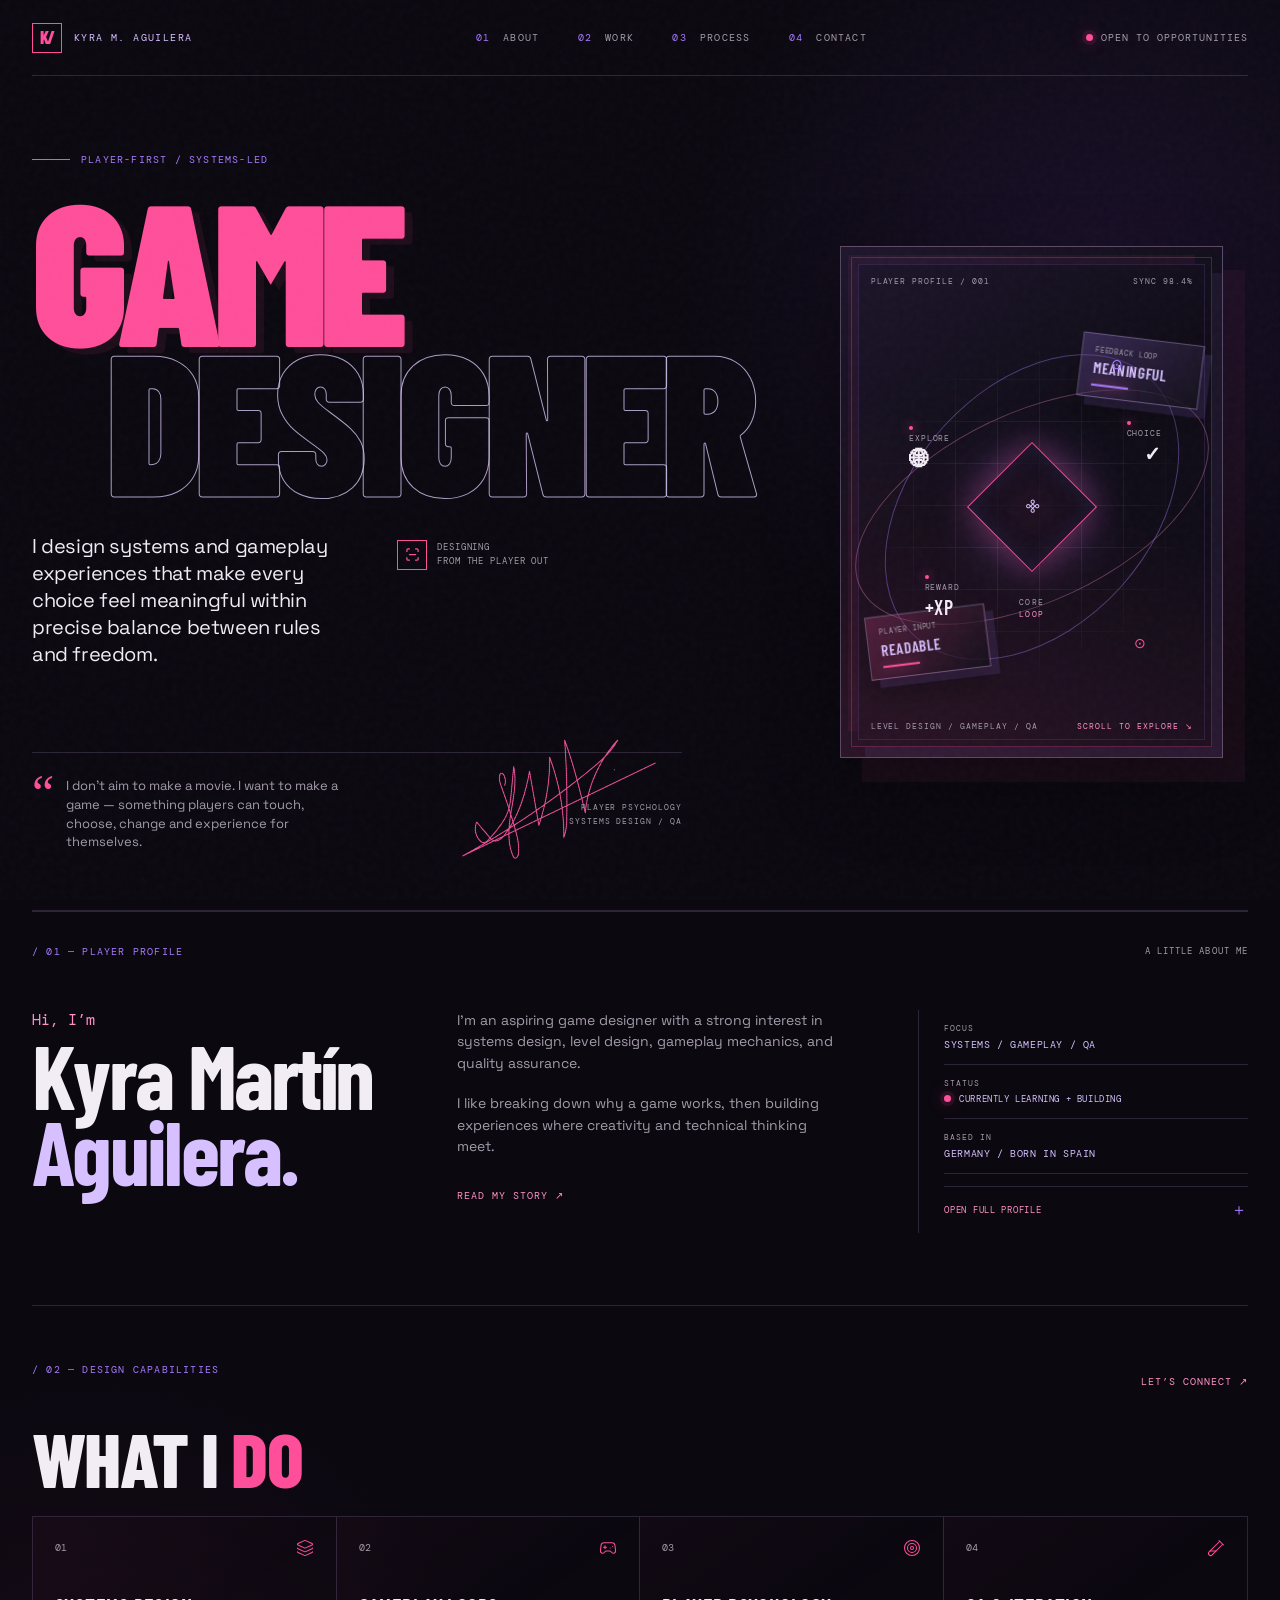
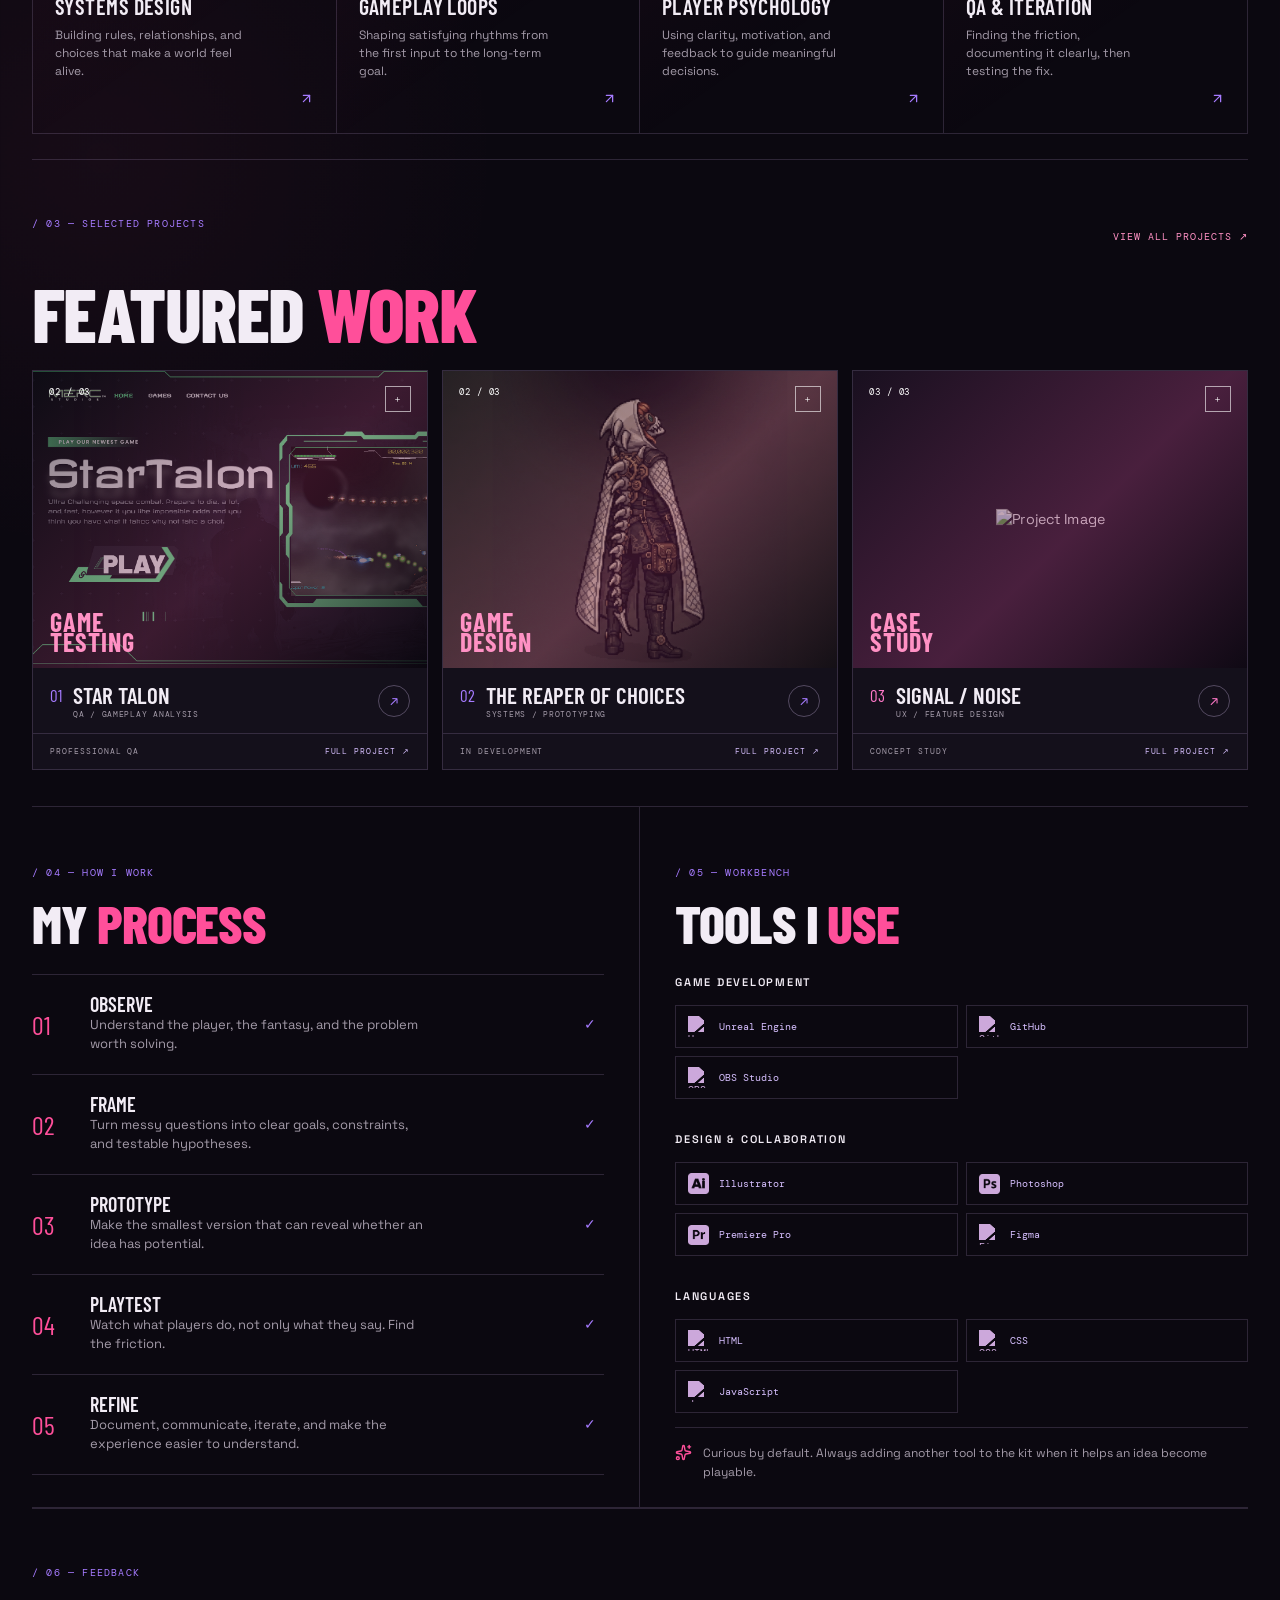
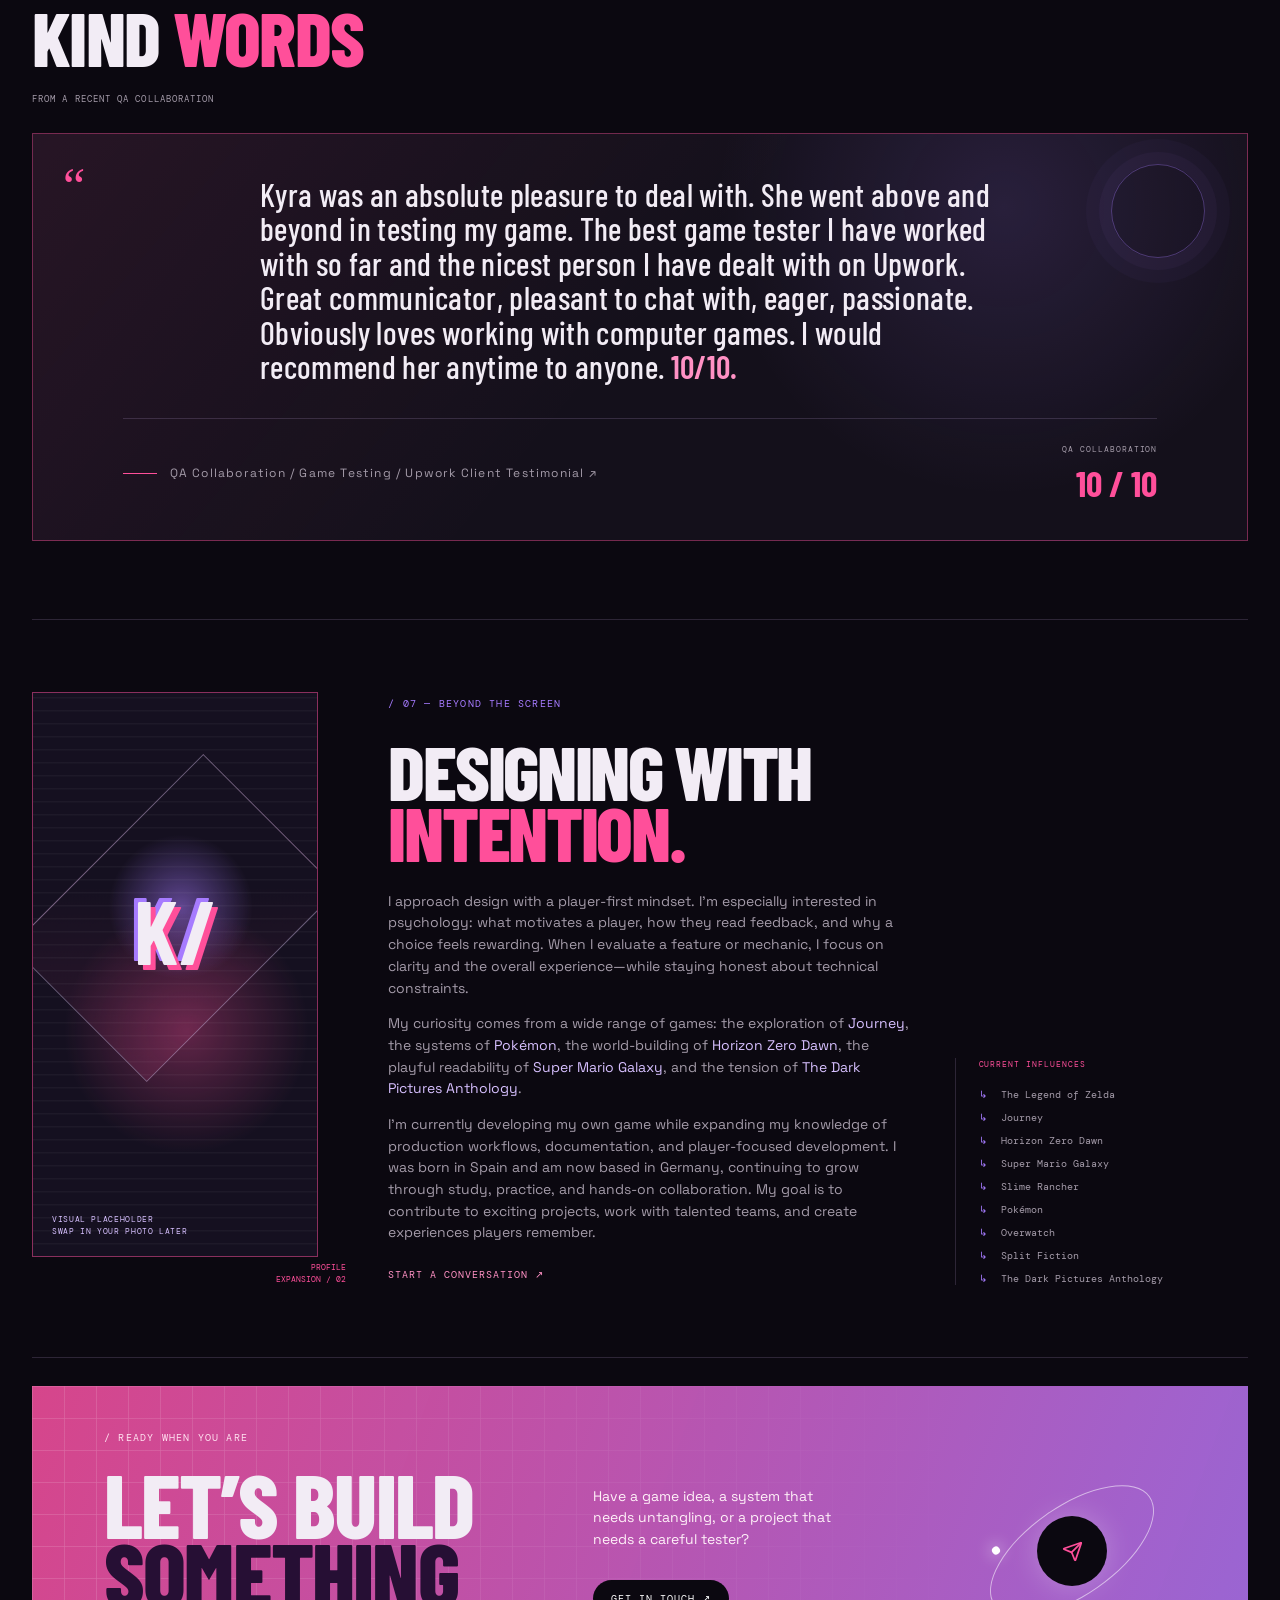
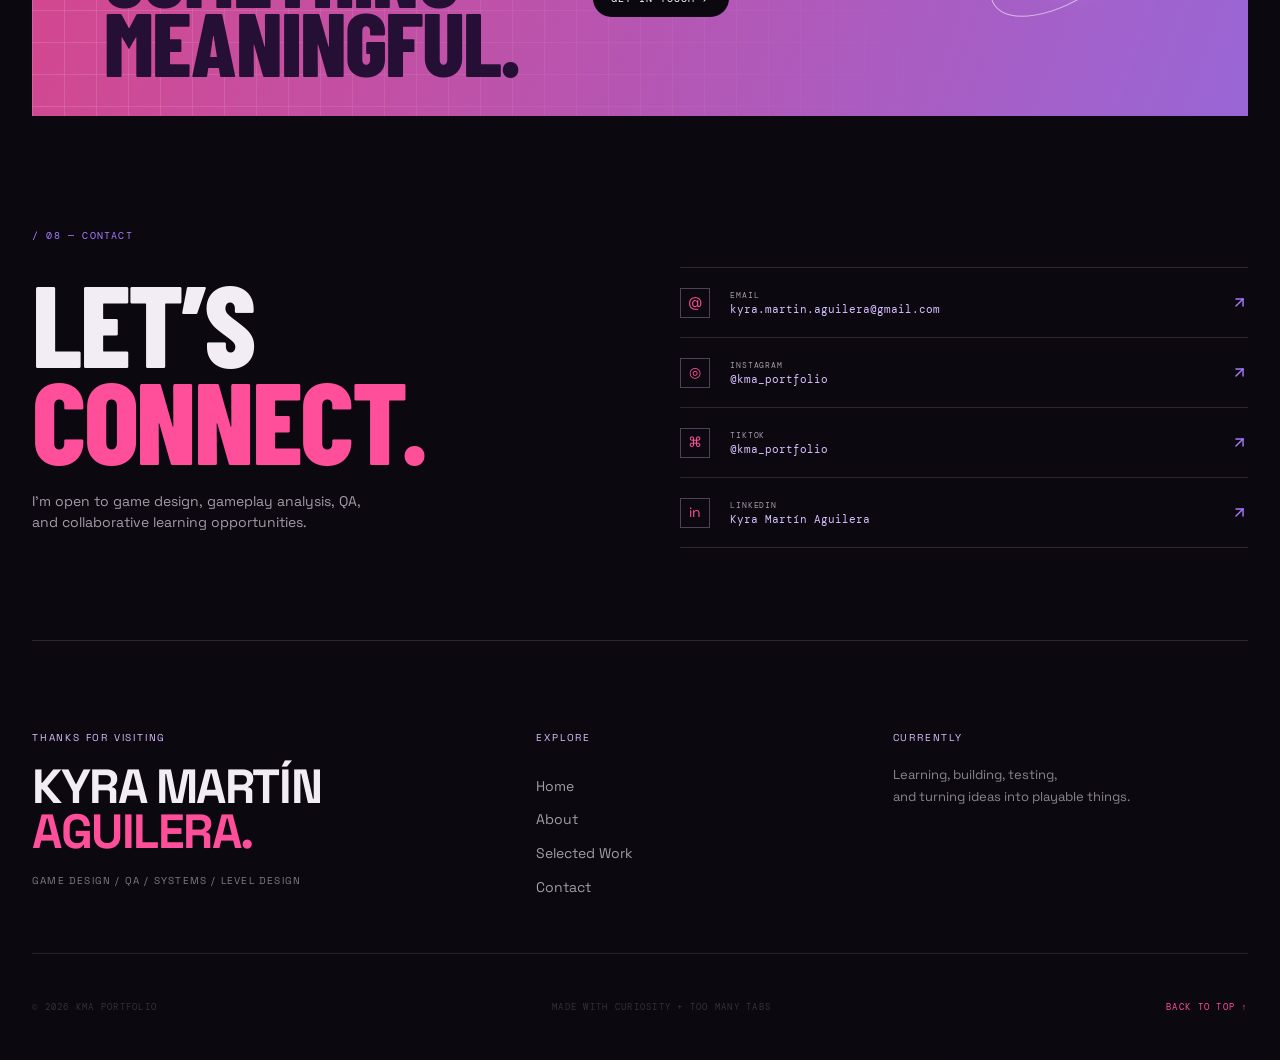
==== index.html @ 8f04ccc1 "Added: Web Upload." ====
<!doctype html>
<html lang="en">

<head>
  <meta charset="UTF-8">
  <meta name="viewport" content="width=device-width, initial-scale=1.0">
  <meta name="theme-color" content="#0b0810">
  <meta name="description" content="Kyra Martín Aguilera — Game Designer portfolio.">
  <link rel="preconnect" href="https://fonts.googleapis.com">
  <link rel="preconnect" href="https://fonts.gstatic.com" crossorigin>
  <link
    href="https://fonts.googleapis.com/css2?family=Barlow+Condensed:wght@400;500;600;700;800;900&family=DM+Mono:wght@400;500&family=Space+Grotesk:wght@400;500;600;700&display=swap"
    rel="stylesheet">
  <link rel="stylesheet" href="styles.css">
  <title>KMA — Game Designer</title>
</head>

<body>
  <div class="site-shell" id="top">
    <div class="noise" aria-hidden="true"></div>
    <header class="topbar">
      <a class="brand" href="#top">
        <span class="brand-mark">K/</span>
        <span>KYRA M. AGUILERA</span>
      </a>
      <nav class="main-nav" id="main-nav" aria-label="Primary navigation">
        <a href="#about"><span>01</span> ABOUT</a>
        <a href="#work"><span>02</span> WORK</a>
        <a href="#process"><span>03</span> PROCESS</a>
        <a href="#contact"><span>04</span> CONTACT</a>
      </nav>
      <div class="availability">
        <span class="pulse-dot"></span> OPEN TO OPPORTUNITIES</div>
      <button class="menu-toggle" id="menu-toggle" aria-label="Toggle navigation" aria-expanded="false"><span>☰</span></button>
    </header>

    
    <!-- HERO SECTION -->

    <main>
      <section class="hero section-frame">
        <div class="hero-copy reveal">

          <!-- STARTER -->

          <div class="eyebrow"><span class="eyebrow-line"></span> PLAYER-FIRST / SYSTEMS-LED</div>
          <h1><span>GAME</span><em>DESIGNER</em></h1>
          <div class="hero-intro">
            <p class="hero-lede">I design systems and gameplay experiences that make every choice feel meaningful within precise balance between rules and freedom.</p>
            <div class="hero-signal">
              <span class="signal-icon">
                <svg xmlns="http://www.w3.org/2000/svg" width="15" height="15" viewBox="0 0 24 24" fill="none" stroke="currentColor" stroke-width="2" stroke-linecap="round" stroke-linejoin="round" class="lucide lucide-scan-line" aria-hidden="true">
                  <path d="M3 7V5a2 2 0 0 1 2-2h2"></path>
                  <path d="M17 3h2a2 2 0 0 1 2 2v2"></path>
                  <path d="M21 17v2a2 2 0 0 1-2 2h-2"></path>
                  <path d="M7 21H5a2 2 0 0 1-2-2v-2"></path>
                  <path d="M7 12h10"></path>
                </svg>
              </span>
              <span>DESIGNING<br>FROM THE PLAYER OUT</span>
            </div>
          </div>

          <!-- HERO FOOTER -->

          <div class="hero-footer">
            <div class="hero-quote"><span class="quote-mark">“</span>
              <p>I don't aim to make a movie. I want to make a game — something players can touch, choose, change and experience for themselves.</p>
            </div>
            <div class="signature-lockup">
              <span class="signature">
                <img
                  class="signature"
                  src="assets/signature.png"
                  alt="Kyra Martín Aguilera signature"
                >
              </span>
              <span class="signature-caption">PLAYER PSYCHOLOGY<br>SYSTEMS DESIGN / QA</span>
            </div>
          </div>
        </div>

        <!-- HERO CARD -->

        <div class="hero-visual reveal reveal-delay-1" aria-label="Abstract game systems visual">
          <div class="visual-topline">
            <span>PLAYER PROFILE / 001</span>
            <span>SYNC 98.4%</span>
          </div>
          <div class="orbit orbit-one"></div>
          <div class="orbit orbit-two"></div>
          <div class="hero-grid"></div>
          <div class="system-core">
            <div class="core-glow"></div>
            <div class="core-shape">⌘</div>
            <div class="core-label">CORE<br><b>LOOP</b></div>
          </div>
          <div class="visual-node node-a">
            <span>EXPLORE</span><b>🌐︎</b>
          </div>
          <div class="visual-node node-b">
            <span>CHOICE</span><b>✓</b>
          </div>
          <div class="visual-node node-c">
            <span>REWARD</span><b>+XP</b>
          </div>
          <div class="layer-card layer-one">
            <span>PLAYER INPUT</span><b>READABLE</b><i></i>
          </div>
          <div class="layer-card layer-two">
            <span>FEEDBACK LOOP</span><b>MEANINGFUL</b><i></i>
          </div>
          <div class="crosshair crosshair-a">⊙</div>
          <div class="crosshair crosshair-b">⊙</div>
          <div class="visual-rail"><span>LEVEL DESIGN / GAMEPLAY / QA</span>
            <span>SCROLL TO EXPLORE ↘</span>
          </div>
        </div>
      </section>

      <!-- ME SECTION -->

      <section class="snapshot section-frame reveal" id="about">
        <div class="section-heading compact-heading">
          <span class="section-kicker">/ 01 — PLAYER PROFILE</span>
          <span class="section-note">A LITTLE ABOUT ME</span>
        </div>
        <div class="snapshot-grid">
          <div class="snapshot-title">
            <p>Hi, I’m</p>
            <h2>Kyra Martín<br><span>Aguilera.</span></h2>
          </div>
          <div class="snapshot-copy">
            <p>I’m an aspiring game designer with a strong interest in systems design, level design, gameplay mechanics,
              and quality assurance.</p>
            <p>I like breaking down why a game works, then building experiences where creativity and technical thinking
              meet.</p>
            <a class="text-link" href="#deep-about">READ MY STORY ↗</a>
          </div>

          <!-- ME DETAILS -->

          <div class="snapshot-tags">
            <div class="tag-line">
              <span class="tag-label">FOCUS</span>
              <span>SYSTEMS / GAMEPLAY / QA</span>
            </div>
            <div class="tag-line">
              <span class="tag-label">STATUS</span>
              <span class="status-text"><span class="pulse-dot"></span> CURRENTLY LEARNING + BUILDING</span>
            </div>
            <div class="tag-line">
              <span class="tag-label">BASED IN</span>
              <span>GERMANY / BORN IN SPAIN</span>
            </div>
            <details class="profile-expander"><summary>OPEN FULL PROFILE <span>＋</span></summary><div class="profile-expander-content"><div><span class="tag-label">STRENGTHS</span><p>Curious, observant, communicative, and patient with the details that shape a player’s experience.</p></div><div><span class="tag-label">CAREER DIRECTION</span><p>Growing toward systems design, gameplay design, level design, and quality assurance in collaborative game teams.</p></div><div><span class="tag-label">LEARNING PATH</span><p>Building an original game while studying production workflows, documentation, player psychology, and hands-on iteration.</p></div><div><span class="tag-label">ORIGIN + HOME</span><p>Born in Spain and now based in Germany, with a perspective shaped by moving, adapting, and staying curious.</p></div></div></details>
          </div>
        </div>
      </section>


      <!-- WHAT I DO SECTION -->

      <section class="areas section-frame reveal">

        <div class="section-heading"><span class="section-kicker">/ 02 — DESIGN CAPABILITIES</span>
          <h2>WHAT I <span>DO</span></h2><a class="section-action" href="#contact">LET’S CONNECT ↗</a>
        </div>

        <!-- 01 -->

        <div class="area-grid">
          <a class="area-card" href="#work">
            <div class="card-topline"><span>01</span>
              <svg xmlns="http://www.w3.org/2000/svg" width="18" height="18"
                viewBox="0 0 24 24" fill="none" stroke="currentColor" stroke-width="1.4" stroke-linecap="round"
                stroke-linejoin="round" class="lucide lucide-layers" aria-hidden="true">
                <path
                  d="M12.83 2.18a2 2 0 0 0-1.66 0L2.6 6.08a1 1 0 0 0 0 1.83l8.58 3.91a2 2 0 0 0 1.66 0l8.58-3.9a1 1 0 0 0 0-1.83z">
                </path>
                <path d="M2 12a1 1 0 0 0 .58.91l8.6 3.91a2 2 0 0 0 1.65 0l8.58-3.9A1 1 0 0 0 22 12"></path>
                <path d="M2 17a1 1 0 0 0 .58.91l8.6 3.91a2 2 0 0 0 1.65 0l8.58-3.9A1 1 0 0 0 22 17"></path>
              </svg>
            </div>
            <h3>Systems design</h3>
            <p>Building rules, relationships, and choices that make a world feel alive.</p>
            <span class="card-link-label">VIEW RELATED WORK</span>
            <span class="card-arrow"><svg xmlns="http://www.w3.org/2000/svg" width="15" height="15" viewBox="0 0 24 24" fill="none" stroke="currentColor" stroke-width="2" stroke-linecap="round" stroke-linejoin="round" class="lucide lucide-arrow-up-right" aria-hidden="true"><path d="M7 7h10v10"></path><path d="M7 17 17 7"></path></svg></span>
          </a>

          <!-- 02 -->

          <a class="area-card" href="#work">
            <div class="card-topline"><span>02</span>
              <svg xmlns="http://www.w3.org/2000/svg" width="18" height="18"
                viewBox="0 0 24 24" fill="none" stroke="currentColor" stroke-width="1.4" stroke-linecap="round"
                stroke-linejoin="round" class="lucide lucide-gamepad2 lucide-gamepad-2" aria-hidden="true">
                <line x1="6" x2="10" y1="11" y2="11"></line>
                <line x1="8" x2="8" y1="9" y2="13"></line>
                <line x1="15" x2="15.01" y1="12" y2="12"></line>
                <line x1="18" x2="18.01" y1="10" y2="10"></line>
                <path
                  d="M17.32 5H6.68a4 4 0 0 0-3.978 3.59c-.006.052-.01.101-.017.152C2.604 9.416 2 14.456 2 16a3 3 0 0 0 3 3c1 0 1.5-.5 2-1l1.414-1.414A2 2 0 0 1 9.828 16h4.344a2 2 0 0 1 1.414.586L17 18c.5.5 1 1 2 1a3 3 0 0 0 3-3c0-1.545-.604-6.584-.685-7.258-.007-.05-.011-.1-.017-.151A4 4 0 0 0 17.32 5z">
                </path>
              </svg>
            </div>
            <h3>Gameplay loops</h3>
            <p>Shaping satisfying rhythms from the first input to the long-term goal.</p>
            <span class="card-link-label">VIEW RELATED WORK</span>
            <span class="card-arrow"><svg xmlns="http://www.w3.org/2000/svg" width="15" height="15" viewBox="0 0 24 24" fill="none" stroke="currentColor" stroke-width="2" stroke-linecap="round" stroke-linejoin="round" class="lucide lucide-arrow-up-right" aria-hidden="true"><path d="M7 7h10v10"></path><path d="M7 17 17 7"></path></svg></span>
          </a>
          
          <!-- 03 -->

          <a class="area-card" href="#work">
            <div class="card-topline"><span>03</span>
              <svg xmlns="http://www.w3.org/2000/svg" width="18" height="18"
                viewBox="0 0 24 24" fill="none" stroke="currentColor" stroke-width="1.4" stroke-linecap="round"
                stroke-linejoin="round" class="lucide lucide-target" aria-hidden="true">
                <circle cx="12" cy="12" r="10"></circle>
                <circle cx="12" cy="12" r="6"></circle>
                <circle cx="12" cy="12" r="2"></circle>
              </svg>
            </div>
            <h3>Player psychology</h3>
            <p>Using clarity, motivation, and feedback to guide meaningful decisions.</p>
            <span class="card-link-label">VIEW RELATED WORK</span>
            <span class="card-arrow"><svg xmlns="http://www.w3.org/2000/svg" width="15" height="15" viewBox="0 0 24 24" fill="none" stroke="currentColor" stroke-width="2" stroke-linecap="round" stroke-linejoin="round" class="lucide lucide-arrow-up-right" aria-hidden="true"><path d="M7 7h10v10"></path><path d="M7 17 17 7"></path></svg></span>
          </a>

          <!-- 04 -->
          
          <a class="area-card" href="#work">
            <div class="card-topline"><span>04</span>
              <svg xmlns="http://www.w3.org/2000/svg" width="18" height="18"
                viewBox="0 0 24 24" fill="none" stroke="currentColor" stroke-width="1.4" stroke-linecap="round"
                stroke-linejoin="round" class="lucide lucide-test-tube-diagonal" aria-hidden="true">
                <path d="M21 7 6.82 21.18a2.83 2.83 0 0 1-3.99-.01a2.83 2.83 0 0 1 0-4L17 3"></path>
                <path d="m16 2 6 6"></path>
                <path d="M12 16H4"></path>
              </svg>
            </div>
            <h3>QA &amp; iteration</h3>
            <p>Finding the friction, documenting it clearly, then testing the fix.</p><span class="card-link-label">VIEW RELATED WORK</span>
              <span class="card-arrow"><svg xmlns="http://www.w3.org/2000/svg" width="15" height="15" viewBox="0 0 24 24" fill="none" stroke="currentColor" stroke-width="2" stroke-linecap="round" stroke-linejoin="round" class="lucide lucide-arrow-up-right" aria-hidden="true"><path d="M7 7h10v10"></path><path d="M7 17 17 7"></path></svg></span>
          </a>
        </div>

      </section>


      <!-- FEATURED WORK SECTION -->

      <section class="work section-frame reveal" id="work">

        <div class="section-heading">
          <span class="section-kicker">/ 03 — SELECTED PROJECTS</span>
          <h2>FEATURED <span>WORK</span></h2>
          <a class="section-action" href="projects.html">VIEW ALL PROJECTS ↗</a>
        </div>

        <div class="project-grid" id="all-projects">

          <!-- STAR TALON 01 -->

          <article class="project-card" style="--accent:#a67bff">
            <a href="projects/star-talon.html" class="project-image">
              <img src="assets/talon-star.png" alt="Star Talon">
              <span class="image-scrim"></span>
              <span class="project-image-ui"><span>02 / 03</span><span>＋</span></span>
              <span class="project-image-stamp">
                GAME<br>TESTING
              </span>
            </a>
            <div class="project-info">
              <div>
                <span class="project-number">01</span>
                <div>
                  <h3>Star Talon</h3>
                  <p>QA / GAMEPLAY ANALYSIS</p>
                </div>
              </div>

              <!-- OPENS MODAL -->
              <button class="circle-button" data-project="talon" aria-label="View Star Talon">↗</button>
            </div>
            <div class="project-bottom">
              <span>PROFESSIONAL QA</span>
              <a href="projects/star-talon.html">FULL PROJECT ↗</a>
            </div>
          </article>

          <!-- PROJECT 02 -->

          <article class="project-card" style="--accent:#a67bff">
            <button class="project-image" data-project="troc">
              <img src="assets/troc.png" alt="The Reaper Of Choices">
              <span class="image-scrim"></span>
              <span class="project-image-ui"><span>02 / 03</span><span>＋</span></span>
              <span class="project-image-stamp">GAME<br>DESIGN</span>
            </button>
            <div class="project-info">
              <div>
                <span class="project-number">02</span>
                <div>
                  <h3>The Reaper of Choices</h3>
                  <p>SYSTEMS / PROTOTYPING</p>
                </div>
              </div>
              <button class="circle-button" data-project="loop" aria-label="View The Loop Lab">↗</button>
            </div>
            <div class="project-bottom">
              <span>IN DEVELOPMENT</span>
              <a href="projects/star-talon.html">FULL PROJECT ↗</a>
            </div>
          </article>

          <!-- PROJECT 03 -->

          <article class="project-card" style="--accent:#ff78c8">
            <button class="project-image"data-project="signal">
              <img src="..." alt="Project Image">
              <span class="image-scrim"></span>
              <span class="project-image-ui"><span>03 / 03</span><span>＋</span></span>
              <span class="project-image-stamp">CASE<br>STUDY</span>
            </button>
            <div class="project-info">
              <div>
                <span class="project-number">03</span>
                <div>
                  <h3>Signal / Noise</h3>
                  <p>UX / FEATURE DESIGN</p>
                </div>
              </div>
              <button class="circle-button" data-project="signal" aria-label="View Signal / Noise">↗</button>
            </div>
            <div class="project-bottom">
              <span>CONCEPT STUDY</span>
              <a href="projects/star-talon.html">FULL PROJECT ↗</a>
            </div>
          </article>
        </div>

      </section>

      <!-- MY PROCESS SECTION -->

      <section class="two-column-section section-frame reveal" id="process">
        <div class="process-panel">
          <div class="section-heading mini-heading">
            <span class="section-kicker">/ 04 — HOW I WORK</span>
            <h2>MY <span>PROCESS</span></h2>
          </div>
          <div class="process-list">

            <!-- STEP 01 -->
             
            <div class="process-step">
              <span class="process-index">01</span>
              <div>
                <h3>Observe</h3>
                <p>Understand the player, the fantasy, and the problem worth solving.</p>
              </div>
              <span class="process-check">✓</span>
            </div>

            <!-- STEP 02 -->

            <div class="process-step"><span class="process-index">02</span>
              <div>
                <h3>Frame</h3>
                <p>Turn messy questions into clear goals, constraints, and testable hypotheses.</p>
              </div>
              <span class="process-check">✓</span>
            </div>

            <!-- STEP 03 -->

            <div class="process-step"><span class="process-index">03</span>
              <div>
                <h3>Prototype</h3>
                <p>Make the smallest version that can reveal whether an idea has potential.</p>
              </div>
              <span class="process-check">✓</span>
            </div>

            <!-- STEP 04 -->

            <div class="process-step"><span class="process-index">04</span>
              <div>
                <h3>Playtest</h3>
                <p>Watch what players do, not only what they say. Find the friction.</p>
              </div>
              <span class="process-check">✓</span>
            </div>

            <!-- STEP 05 -->

            <div class="process-step"><span class="process-index">05</span>
              <div>
                <h3>Refine</h3>
                <p>Document, communicate, iterate, and make the experience easier to understand.</p>
              </div>
              <span class="process-check">✓</span>
            </div>
          </div>
        </div>


        <!-- TOOLS I USE SECTION -->

        <div class="toolkit-panel">
          <div class="section-heading mini-heading"> 
            <span class="section-kicker">/ 05 — WORKBENCH</span>
            <h2>TOOLS I <span>USE</span></h2>
          </div>

          <!-- GAME DEVELOPMENT -->

          <div class="tool-category" style="margin-top: 0;">
            <h3>GAME DEVELOPMENT</h3>
            <div class="tool-grid"> 
              <span class="tool-chip"> <img src="https://cdn.simpleicons.org/unrealengine" alt="Unreal Engine"> Unreal Engine</span> 
              <span class="tool-chip"> <img src="https://cdn.simpleicons.org/github" alt="GitHub"> GitHub</span> 
              <span class="tool-chip"> <img src="https://cdn.simpleicons.org/obsstudio" alt="OBS Studio"> OBS Studio</span> 
            </div>
          </div>

          <!-- DESIGN & COLLABORATION -->

          <div class="tool-category">
            <h3>DESIGN & COLLABORATION</h3>
            <div class="tool-grid">
              <span class="tool-chip"> <img src="assets/adobe-illustrator.png" alt="Adobe Illustrator"> Illustrator</span>
              <span class="tool-chip"> <img src="assets/adobe-photoshop.png" alt="Adobe Photoshop"> Photoshop</span>
              <span class="tool-chip"> <img src="assets/adobe-premierepro.png" alt="Adobe Premiere Pro"> Premiere Pro</span>
              <span class="tool-chip"> <img src="https://cdn.simpleicons.org/figma" alt="Figma"> Figma</span>
            </div>
          </div>

          <!-- LANGUAGES -->

          <div class="tool-category">
            <h3>LANGUAGES</h3>
            <div class="tool-grid"> 
              <span class="tool-chip"> <img src="https://cdn.simpleicons.org/html5" alt="HTML5"> HTML</span> 
              <span class="tool-chip"> <img src="https://cdn.simpleicons.org/css" alt="CSS"> CSS</span>
              <span class="tool-chip"> <img src="https://cdn.simpleicons.org/javascript" alt="JavaScript"> JavaScript</span>
            </div>
          </div>

          <!-- TOOL CALLOUT -->

          <div class="tool-callout">
            <svg xmlns="http://www.w3.org/2000/svg" width="17" height="17" viewBox="0 0 24 24" fill="none" stroke="currentColor" stroke-width="2" stroke-linecap="round" stroke-linejoin="round" class="lucide lucide-sparkles" aria-hidden="true">
              <path
                d="M11.017 2.814a1 1 0 0 1 1.966 0l1.051 5.558a2 2 0 0 0 1.594 1.594l5.558 1.051a1 1 0 0 1 0 1.966l-5.558 1.051a2 2 0 0 0-1.594 1.594l-1.051 5.558a1 1 0 0 1-1.966 0l-1.051-5.558a2 2 0 0 0-1.594-1.594l-5.558-1.051a1 1 0 0 1 0-1.966l5.558-1.051a2 2 0 0 0 1.594-1.594z">
              </path>
              <path d="M20 2v4"></path>
              <path d="M22 4h-4"></path>
              <circle cx="4" cy="20" r="2"></circle>
            </svg>
            <p>Curious by default. Always adding another tool to the kit when it helps an idea become playable.</p>
          </div>
        </div>

      </section>


      <!-- KIND WORDS SECTION -->

      <section class="feedback section-frame reveal">

        <div class="section-heading">
          <span class="section-kicker">/ 06 — FEEDBACK</span>
          <h2>KIND <span>WORDS</span></h2>
          <span class="heading-meta">FROM A RECENT QA COLLABORATION</span>
        </div>
        <div class="feedback-card">
          <div class="feedback-quote-mark">“</div>
          <blockquote>Kyra was an absolute pleasure to deal with. She went above and beyond in testing my game. The best
            game tester I have worked with so far and the nicest person I have dealt with on Upwork. Great communicator,
            pleasant to chat with, eager, passionate. Obviously loves working with computer games. I would recommend her
            anytime to anyone. <strong>10/10.</strong></blockquote>
          <div class="feedback-lower">
            <div class="feedback-attribution">
              <span class="feedback-line"></span>
              <a href="https://www.upwork.com/freelancers/~01fad481271b780767" target="_blank" class="feedback-link">
                <p>QA Collaboration / Game Testing / Upwork Client Testimonial <span>↗</span></p>
              </a>
            </div>
            <div class="feedback-sign"><span>QA COLLABORATION</span><b>10 / 10</b></div>
          </div>
        </div>

      </section>


      <!-- DESIGNING WITH INTENTION SECTION -->

      <section class="deep-about section-frame reveal" id="deep-about">

        <div class="deep-about-visual">
          <div class="portrait-placeholder">
            <div class="portrait-scan"></div>
            <div class="portrait-symbol">K/</div>
            <span>VISUAL PLACEHOLDER<br>SWAP IN YOUR PHOTO LATER</span>
          </div>
          <div class="deep-index">PROFILE<br>EXPANSION / 02</div>
        </div>
        <div class="deep-about-copy"><span class="section-kicker">/ 07 — BEYOND THE SCREEN</span>
          <h2>DESIGNING WITH<br><span>INTENTION.</span></h2>
          <p>I approach design with a player-first mindset. I’m especially interested in psychology: what motivates a
            player, how they read feedback, and why a choice feels rewarding. When I evaluate a feature or mechanic, I
            focus on clarity and the overall experience—while staying honest about technical constraints.</p>
          <p>My curiosity comes from a wide range of games: the exploration of <em>Journey</em>, the systems of
            <em>Pokémon</em>, the world-building of <em>Horizon Zero Dawn</em>, the playful readability of <em>Super
              Mario Galaxy</em>, and the tension of <em>The Dark Pictures Anthology</em>.
          </p>
          <p>I’m currently developing my own game while expanding my knowledge of production workflows, documentation,
            and player-focused development. I was born in Spain and am now based in Germany, continuing to grow through
            study, practice, and hands-on collaboration. My goal is to contribute to exciting projects, work with
            talented teams, and create experiences players remember.</p><a class="text-link" href="#contact">START A
            CONVERSATION ↗</a>
        </div>
        <div class="influence-list"><span class="influence-heading">CURRENT INFLUENCES</span><span> The Legend of
            Zelda</span><span> Journey</span><span> Horizon Zero Dawn</span><span> Super Mario Galaxy</span><span>
            Slime Rancher</span><span> Pokémon</span><span> Overwatch</span><span> Split Fiction</span><span> The
            Dark Pictures Anthology</span></div>

      </section>


      <!-- COLLACBORATION SECTION -->

      <section class="collab section-frame reveal">

        <div class="collab-inner">
          <div>
            <span class="section-kicker">/ READY WHEN YOU ARE</span>
            <h2>LET’S BUILD<br><span>SOMETHING<br>MEANINGFUL.</span></h2>
          </div>
          <div class="collab-copy">
            <p>Have a game idea, a system that needs untangling, or a project that needs a careful tester?</p>
            <a class="pill-button" href="mailto:kyra.placeholder@email.com">GET IN TOUCH ↗</a>
          </div>
          <div class="collab-orbit">
            <div class="collab-orbit-ring"></div>
            <div class="collab-orbit-core">
              <svg xmlns="http://www.w3.org/2000/svg" width="21" height="21" viewBox="0 0 24 24" fill="none"
                stroke="currentColor" stroke-width="2" stroke-linecap="round" stroke-linejoin="round"
                class="lucide lucide-send" aria-hidden="true">
                <path
                  d="M14.536 21.686a.5.5 0 0 0 .937-.024l6.5-19a.496.496 0 0 0-.635-.635l-19 6.5a.5.5 0 0 0-.024.937l7.93 3.18a2 2 0 0 1 1.112 1.11z">
                </path>
                <path d="m21.854 2.147-10.94 10.939"></path>
              </svg>
            </div>
          </div>
        </div>

      </section>


      <!-- CONTACT SECTION -->

      <section class="contact section-frame reveal" id="contact">

        <div class="contact-heading"><span class="section-kicker">/ 08 — CONTACT</span>
          <h2>LET’S <span>CONNECT.</span></h2>
          <p>I’m open to game design, gameplay analysis, QA, and collaborative learning opportunities.</p>
        </div>
        <div class="contact-details">
          <a href="mailto:kyra.placeholder@email.com">
            <span class="contact-icon">@</span><span><small>EMAIL</small>kyra.martin.aguilera@gmail.com</span>
            <svg xmlns="http://www.w3.org/2000/svg" width="17" height="17" viewBox="0 0 24 24" fill="none" stroke="currentColor" stroke-width="2" stroke-linecap="round" stroke-linejoin="round" class="lucide lucide-arrow-up-right" aria-hidden="true"><path d="M7 7h10v10"></path><path d="M7 17 17 7"></path></svg>
          </a>
          <a href="https://www.instagram.com/kma_portfolio" target="_blank" rel="noreferrer">
            <span class="contact-icon">◎</span><span><small>INSTAGRAM</small>@kma_portfolio</span>
            <svg xmlns="http://www.w3.org/2000/svg" width="17" height="17" viewBox="0 0 24 24" fill="none" stroke="currentColor" stroke-width="2" stroke-linecap="round" stroke-linejoin="round" class="lucide lucide-arrow-up-right" aria-hidden="true"><path d="M7 7h10v10"></path><path d="M7 17 17 7"></path></svg>
          </a>
          <a href="https://www.tiktok.com/@kma_designs" target="_blank" rel="noreferrer">
            <span class="contact-icon">⌘</span><span><small>TIKTOK</small>@kma_portfolio</span>
            <svg xmlns="http://www.w3.org/2000/svg" width="17" height="17" viewBox="0 0 24 24" fill="none" stroke="currentColor" stroke-width="2" stroke-linecap="round" stroke-linejoin="round" class="lucide lucide-arrow-up-right" aria-hidden="true"><path d="M7 7h10v10"></path><path d="M7 17 17 7"></path></svg>
          </a>
          <a href="https://www.linkedin.com/in/kyra-mart%C3%ADn-aguilera-aa904b36b" target="_blank" rel="noreferrer">
            <span class="contact-icon">in</span><span><small>LINKEDIN</small>Kyra Martín Aguilera</span>
            <svg xmlns="http://www.w3.org/2000/svg" width="17" height="17" viewBox="0 0 24 24" fill="none" stroke="currentColor" stroke-width="2" stroke-linecap="round" stroke-linejoin="round" class="lucide lucide-arrow-up-right" aria-hidden="true"><path d="M7 7h10v10"></path><path d="M7 17 17 7"></path></svg>
          </a>
        </div>

      </section>

    </main>


    <!-- FOOTER SECTION -->

    <footer class="footer section-frame">

      <div class="footer-main">
        <div class="footer-brand"> 
          <span class="footer-kicker">THANKS FOR VISITING</span>
          <h3>KYRA MARTÍN<br><span>AGUILERA.</span></h3>
          <p>GAME DESIGN / QA / SYSTEMS / LEVEL DESIGN</p>
        </div>
        <div class="footer-nav"> 
          <span class="footer-kicker">EXPLORE</span> 
          <a href="#top">Home</a> 
          <a href="#about">About</a> 
          <a href="#work">Selected Work</a> 
          <a href="#contact">Contact</a> 
        </div>
        <div class="footer-note"> 
          <span class="footer-kicker">CURRENTLY</span>
          <p> Learning, building, testing,<br> and turning ideas into playable things. </p>
        </div>
      </div>
      <div class="footer-divider"></div>
      <div class="footer-bottom"> 
        <span>© 2026 KMA PORTFOLIO</span> 
        <span>MADE WITH CURIOSITY + TOO MANY TABS</span> 
        <a href="#top" class="back-top">BACK TO TOP ↑</a> 
      </div>

    </footer>

  </div>

  <!-- MODALS -->

  <div class="modal-backdrop" id="modal-backdrop" hidden>
    <div class="project-modal" id="project-modal" role="dialog" aria-modal="true" aria-labelledby="modal-title">
      <button class="modal-close" data-close aria-label="Close dialog">×</button>
      <div class="modal-kicker" id="modal-kicker"></div>
      <h2 id="modal-title"></h2>
      <p class="modal-kind" id="modal-kind"></p>
      <div class="modal-divider"></div>
      <p class="modal-description" id="modal-description"></p>
      <div class="modal-tags" id="modal-tags"></div>
      <div class="modal-note"><span>⌘</span>
        <span id="modal-note-text">Full case study placeholder — add your process, images, and outcomes here.</span></div>
    </div>
  </div>


  <script src="script.js"></script>
</body>

</html>
---- styles.css ----
@import url('https://fonts.googleapis.com/css2?family=Barlow+Condensed:wght@400;500;600;700;800;900&family=DM+Mono:wght@400;500&family=Space+Grotesk:wght@400;500;600;700&display=swap');

:root {
  --bg: #0b0810;
  --bg-deep: #07050b;
  --panel: #14101b;
  --panel-soft: #191320;
  --line: rgba(222, 195, 255, 0.16);
  --line-bright: rgba(229, 205, 255, 0.3);
  --text: #f2ecf5;
  --muted: #a49ba9;
  --pink: #ff4f9a;
  --pink-soft: #ff91c4;
  --purple: #a67bff;
  --lavender: #d7c0ff;
  --mono: 'DM Mono', monospace;
  --display: 'Barlow Condensed', sans-serif;
  --body: 'Space Grotesk', sans-serif;
  --ease: cubic-bezier(0.23, 1, 0.32, 1);
}

* {
  box-sizing: border-box;
}

html {
  scroll-behavior: smooth;
}

body {
  margin: 0;
  background: var(--bg);
  color: var(--text);
  font-family: var(--body);
  font-size: 14px;
  line-height: 1.55;
}

button,
a {
  font: inherit;
}

a {
  color: inherit;
  text-decoration: none;
}

button {
  color: inherit;
  border: 0;
  cursor: pointer;
}

::selection {
  color: var(--bg);
  background: var(--pink-soft);
}

.site-shell {
  min-height: 100vh;
  overflow: hidden;
  position: relative;
  background: radial-gradient(circle at 86% 5%, rgba(150, 84, 255, 0.1), transparent 26rem), radial-gradient(circle at 8% 30%, rgba(255, 79, 154, 0.05), transparent 25rem), var(--bg);
}

.site-shell::before {
  content: '';
  pointer-events: none;
  position: fixed;
  inset: 0;
  opacity: .08;
  background-image: linear-gradient(rgba(255, 255, 255, .12) 1px, transparent 1px), linear-gradient(90deg, rgba(255, 255, 255, .12) 1px, transparent 1px);
  background-size: 6px 6px;
  mix-blend-mode: soft-light;
  z-index: 0;
}

.noise {
  pointer-events: none;
  position: fixed;
  inset: 0;
  opacity: .035;
  z-index: 3;
  background-image: url("data:image/svg+xml,%3Csvg viewBox='0 0 160 160' xmlns='http://www.w3.org/2000/svg'%3E%3Cfilter id='n'%3E%3CfeTurbulence type='fractalNoise' baseFrequency='.9' numOctaves='4' stitchTiles='stitch'/%3E%3C/filter%3E%3Crect width='100%25' height='100%25' filter='url(%23n)' opacity='.8'/%3E%3C/svg%3E");
}

[hidden] {
  display: none !important;
}

.topbar {
  width: min(1320px, calc(100% - 64px));
  margin: 0 auto;
  height: 76px;
  display: flex;
  align-items: center;
  justify-content: space-between;
  border-bottom: 1px solid var(--line);
  position: relative;
  z-index: 5;
}

.brand {
  display: flex;
  gap: 12px;
  align-items: center;
  font-family: var(--mono);
  font-size: 10px;
  letter-spacing: .14em;
  color: var(--lavender);
  white-space: nowrap;
}

.brand-mark {
  display: grid;
  place-items: center;
  width: 30px;
  height: 30px;
  border: 1px solid var(--pink);
  color: var(--pink);
  font-family: var(--display);
  font-size: 18px;
  font-weight: 800;
  letter-spacing: -.1em;
}

.main-nav {
  display: flex;
  gap: clamp(18px, 3vw, 46px);
  margin-left: 5vw;
}

.main-nav a {
  color: var(--muted);
  font-family: var(--mono);
  font-size: 10px;
  letter-spacing: .12em;
  transition: color .18s ease;
}

.main-nav a:hover {
  color: var(--pink-soft);
}

.main-nav a span {
  color: var(--purple);
  margin-right: 6px;
}

.availability {
  display: flex;
  gap: 8px;
  align-items: center;
  color: var(--muted);
  font: 10px var(--mono);
  letter-spacing: .1em;
}

.pulse-dot {
  width: 7px;
  height: 7px;
  display: inline-block;
  border-radius: 50%;
  background: var(--pink);
  box-shadow: 0 0 0 4px rgba(255, 79, 154, .09), 0 0 15px rgba(255, 79, 154, .5);
}

.menu-toggle {
  display: none;
  padding: 8px;
  background: transparent;
}

.section-frame {
  width: min(1320px, calc(100% - 64px));
  margin: 0 auto;
  position: relative;
  z-index: 1;
}

.hero {
  min-height: 690px;
  padding: 76px 0 58px;
  display: grid;
  grid-template-columns: 1.06fr .94fr;
  gap: clamp(32px, 7vw, 110px);
  align-items: center;
  border-bottom: 1px solid var(--line);
}

.eyebrow,
.section-kicker,
.section-note,
.heading-meta,
.visual-topline,
.visual-rail,
.tag-label,
.signature-caption,
.project-bottom,
.modal-kicker,
.modal-kind,
.feedback-sign span,
.influence-heading {
  font-family: var(--mono);
  font-size: 10px;
  letter-spacing: .12em;
  text-transform: uppercase;
}

.eyebrow {
  color: var(--purple);
  display: flex;
  gap: 11px;
  align-items: center;
  margin-bottom: 24px;
}

.eyebrow-line {
  width: 38px;
  height: 1px;
  background: var(--pink);
}

h1,
h2,
h3,
p {
  margin-top: 0;
}

h1 {
  font: 900 clamp(106px, 15.7vw, 245px)/.75 var(--display);
  letter-spacing: -.045em;
  margin: 0 0 40px;
  color: var(--text);
}

h1 span,
h1 em {
  display: block;
  font-style: normal;
}

h1 span {
  color: var(--pink);
  text-shadow: 8px 6px 0 rgba(255, 79, 154, .08);
}

h1 em {
  margin-left: .37em;
  color: transparent;
  -webkit-text-stroke: 1px rgba(226, 207, 255, .75);
  text-stroke: 1px rgba(226, 207, 255, .75);
}

.hero-intro {
  display: flex;
  gap: 40px;
  align-items: flex-start;
  max-width: 650px;
}

.hero-lede {
  max-width: 325px;
  font-size: 20px;
  line-height: 1.35;
  letter-spacing: -.02em;
}

.hero-signal {
  display: flex;
  gap: 10px;
  align-items: center;
  padding-top: 7px;
  color: var(--muted);
  font: 9px/1.55 var(--mono);
  letter-spacing: .1em;
}

.signal-icon {
  width: 30px;
  height: 30px;
  display: grid;
  place-items: center;
  border: 1px solid var(--pink);
  color: var(--pink);
}

.hero-footer {
  display: flex;
  align-items: center;
  justify-content: space-between;
  gap: 30px;
  max-width: 650px;
  margin-top: 64px;
  padding-top: 24px;
  border-top: 1px solid var(--line);
}

.hero-quote {
  display: flex;
  gap: 12px;
  max-width: 310px;
  color: var(--muted);
}

.quote-mark,
.feedback-quote-mark {
  font: 50px/.65 Georgia, serif;
  color: var(--pink);
}

.hero-quote p {
  margin: 0;
  font-size: 13px;
  line-height: 1.45;
}

.signature-lockup {
  display: flex;
  align-items: end;
  gap: 14px;
  text-align: right;
  position: relative;

}

.signature {
  color: var(--pink-soft);
  font: italic 43px/1 Georgia, serif;
  transform: rotate(10deg);
  object-fit: contain;
  position: absolute;
  width: 150px;
  height: auto;
  left: -38px;
  top: -35px;
  z-index: 10;
  pointer-events: none;
  display: none;

}

.signature-caption {
  color: var(--muted);
  font-size: 8px;
  line-height: 1.65;
}

.hero-visual {
  min-height: 512px;
  position: relative;
  border: 1px solid var(--line-bright);
  background: linear-gradient(145deg, rgba(166, 123, 255, .09), transparent 43%), linear-gradient(25deg, rgba(255, 79, 154, .11), transparent 55%), #100c17;
  overflow: hidden;
}

.hero-visual::before,
.hero-visual::after {
  content: '';
  position: absolute;
  inset: 10px;
  border: 1px solid rgba(255, 79, 154, .27);
  pointer-events: none;
}

.hero-visual::after {
  inset: 17px;
  border-color: rgba(166, 123, 255, .15);
}

.visual-topline,
.visual-rail {
  position: absolute;
  z-index: 2;
  left: 30px;
  right: 30px;
  display: flex;
  justify-content: space-between;
  color: var(--muted);
  font-size: 8px;
}

.visual-topline {
  top: 28px;
}

.visual-rail {
  bottom: 25px;
  align-items: center;
}

.visual-rail span:last-child {
  display: flex;
  gap: 5px;
  align-items: center;
  color: var(--pink-soft);
}

.hero-grid {
  position: absolute;
  inset: 90px 30px 75px;
  background-image: linear-gradient(rgba(218, 190, 255, .12) 1px, transparent 1px), linear-gradient(90deg, rgba(218, 190, 255, .12) 1px, transparent 1px);
  background-size: 42px 42px;
  mask-image: radial-gradient(ellipse at center, black 12%, transparent 74%);
}

.orbit {
  position: absolute;
  border: 1px solid rgba(255, 145, 196, .34);
  border-radius: 50%;
  left: 50%;
  top: 51%;
  transform: translate(-50%, -50%) rotate(-25deg);
}

.orbit-one {
  width: 380px;
  height: 190px;
}

.orbit-two {
  width: 240px;
  height: 350px;
  transform: translate(-50%, -50%) rotate(42deg);
  border-color: rgba(166, 123, 255, .4);
}

.system-core {
  position: absolute;
  left: 50%;
  top: 51%;
  width: 160px;
  height: 160px;
  transform: translate(-50%, -50%);
  display: grid;
  place-items: center;
}

.core-glow {
  position: absolute;
  width: 160px;
  height: 160px;
  border-radius: 50%;
  background: radial-gradient(circle, rgba(255, 79, 154, .65), rgba(166, 123, 255, .22) 35%, transparent 70%);
  filter: blur(20px);
  animation: pulse 3.4s ease-in-out infinite;
}

.core-shape {
  width: 92px;
  height: 92px;
  display: grid;
  place-items: center;
  color: var(--lavender);
  border: 1px solid var(--pink);
  background: rgba(11, 8, 16, .76);
  transform: rotate(45deg);
  box-shadow: 0 0 30px rgba(255, 79, 154, .25), inset 0 0 24px rgba(166, 123, 255, .15);
}

.core-shape svg {
  transform: rotate(-45deg);
}

.core-label {
  position: absolute;
  bottom: -33px;
  text-align: center;
  color: var(--muted);
  font: 8px/1.45 var(--mono);
  letter-spacing: .13em;
}

.core-label b {
  color: var(--pink-soft);
  font-weight: 400;
}

.visual-node {
  position: absolute;
  display: flex;
  flex-direction: column;
  gap: 3px;
  color: var(--muted);
  font: 8px var(--mono);
  letter-spacing: .1em;
}

.visual-node b {
  font: 600 20px var(--display);
  color: var(--text);
}

.node-a {
  top: 35%;
  left: 18%;
}

.node-b {
  top: 34%;
  right: 16%;
  text-align: right;
}

.node-c {
  bottom: 27%;
  left: 22%;
}

.node-a::before,
.node-b::before,
.node-c::before {
  content: '';
  display: block;
  width: 4px;
  height: 4px;
  border-radius: 50%;
  background: var(--pink);
  box-shadow: 0 0 11px var(--pink);
}

.crosshair {
  position: absolute;
  color: var(--purple);
}

.crosshair-a {
  top: 21%;
  right: 26%;
}

.crosshair-b {
  bottom: 20%;
  right: 20%;
  color: var(--pink);
}

@keyframes pulse {
  50% {
    transform: scale(1.12);
    opacity: .7;
  }
}

.section-heading {
  display: grid;
  grid-template-columns: auto 1fr auto;
  gap: 24px;
  align-items: center;
  padding: 56px 0 26px;
  border-top: 1px solid var(--line);
}

.section-heading .section-kicker {
  color: var(--purple);
  white-space: nowrap;
}

.heading-rule {
  height: 1px;
  background: var(--line);
}

.section-note,
.heading-meta {
  color: var(--muted);
  font-size: 9px;
}

.section-heading h2,
.contact h2 {
  margin: 0;
  font: 800 clamp(44px, 6vw, 84px)/.84 var(--display);
  letter-spacing: -.02em;
}

.section-heading h2 {
  grid-column: 1 / -1;
}

.section-heading h2 span,
.contact h2 span {
  color: var(--pink);
}

.section-action,
.text-link {
  display: inline-flex;
  gap: 8px;
  align-items: center;
  color: var(--pink-soft);
  font: 10px var(--mono);
  letter-spacing: .1em;
  transition: gap .2s var(--ease), color .2s ease;
}

.section-action:hover,
.text-link:hover {
  gap: 13px;
  color: white;
}

.section-heading .section-action {
  grid-column: 3;
  grid-row: 1 / span 2;
}

.compact-heading {
  padding-top: 32px;
  display: flex;
  justify-content: space-between;
}

.compact-heading h2 {
  display: none;
}

.snapshot {
  padding-bottom: 72px;
}

.snapshot-grid {
  display: grid;
  grid-template-columns: 1.05fr 1.15fr .9fr;
  gap: 40px;
  padding: 24px 0 0;
}

.snapshot-title p {
  color: var(--pink-soft);
  font: 15px var(--mono);
  margin-bottom: 6px;
}

.snapshot-title h2 {
  margin: 0;
  font: 700 clamp(50px, 7vw, 92px)/.85 var(--display);
  letter-spacing: -.03em;
}

.snapshot-title h2 span {
  color: var(--lavender);
}

.snapshot-copy {
  max-width: 380px;
  color: var(--muted);
  font-size: 14px;
}

.snapshot-copy p {
  margin-bottom: 18px;
}

.snapshot-copy .text-link {
  margin-top: 13px;
}

.snapshot-tags {
  border-left: 1px solid var(--line);
  padding-left: 25px;
}

.tag-line {
  display: flex;
  flex-direction: column;
  gap: 5px;
  padding: 13px 0;
  border-bottom: 1px solid var(--line);
  color: var(--lavender);
  font: 10px var(--mono);
  letter-spacing: .06em;
}

.tag-label {
  color: var(--muted);
  font-size: 8px;
}

.status-text {
  display: flex;
  align-items: center;
  gap: 8px;
  font-size: 9px;
}

.areas {
  padding-bottom: 25px;
}

.area-grid {
  display: grid;
  grid-template-columns: repeat(4, 1fr);
  border: 1px solid var(--line);
}

.area-card {
  min-height: 200px;
  padding: 22px 22px 20px;
  border-right: 1px solid var(--line);
  position: relative;
  background: linear-gradient(145deg, rgba(255, 79, 154, .03), transparent 55%);
  transition: transform .22s var(--ease), background .22s ease;
}

.area-card:last-child {
  border-right: 0;
}

.area-card:hover {
  transform: translateY(-5px);
  background: linear-gradient(145deg, rgba(166, 123, 255, .15), transparent 70%);
}

.card-topline {
  display: flex;
  justify-content: space-between;
  align-items: center;
  color: var(--pink);
}

.card-topline span {
  font: 10px var(--mono);
  color: var(--muted);
}

.area-card h3 {
  margin: 38px 0 9px;
  font: 600 22px/1 var(--display);
  text-transform: uppercase;
  letter-spacing: .02em;
}

.area-card p {
  max-width: 190px;
  color: var(--muted);
  font-size: 12px;
  line-height: 1.5;
}

.card-arrow {
  position: absolute;
  right: 22px;
  bottom: 21px;
  color: var(--purple);
}

.work {
  padding-bottom: 36px;
}

.project-grid {
  display: grid;
  grid-template-columns: repeat(3, 1fr);
  gap: 14px;
}

.project-card {
  min-width: 0;
  border: 1px solid var(--line);
  background: var(--panel);
  transition: border-color .2s ease, transform .2s var(--ease);
}

.project-card:hover {
  transform: translateY(-6px);
  border-color: var(--accent);
}

.project-image {
  padding: 0;
  width: 100%;
  aspect-ratio: 1.33;
  position: relative;
  overflow: hidden;
  background: #211529;
  display: block;
}

.project-image img {
  width: 100%;
  height: 100%;
  object-fit: cover;
  filter: saturate(.72) contrast(1.06);
  opacity: .75;
  transform: scale(1.02);
  transition: transform .6s var(--ease), filter .3s ease;
}

.project-card:hover .project-image img {
  transform: scale(1.08);
  filter: saturate(1) contrast(1.08);
}

.image-scrim {
  position: absolute;
  inset: 0;
  background: linear-gradient(135deg, rgba(9, 5, 13, .35), rgba(255, 79, 154, .18) 55%, rgba(9, 5, 13, .75));
}

.project-image-ui {
  position: absolute;
  top: 15px;
  left: 16px;
  right: 16px;
  display: flex;
  justify-content: space-between;
  color: white;
  font: 9px var(--mono);
  letter-spacing: .1em;
}

.project-image-ui span:last-child {
  display: grid;
  place-items: center;
  width: 26px;
  height: 26px;
  border: 1px solid rgba(255, 255, 255, .6);
}

.project-image-stamp {
  position: absolute;
  bottom: 16px;
  left: 17px;
  color: var(--pink-soft);
  font: 700 26px/.77 var(--display);
  letter-spacing: .04em;
  text-align: left;
}

.project-info {
  display: flex;
  justify-content: space-between;
  padding: 17px 17px 14px;
}

.project-info>div {
  display: flex;
  gap: 11px;
  align-items: flex-start;
}

.project-number {
  color: var(--accent);
  font: 17px var(--display);
}

.project-info h3 {
  margin: 0 0 4px;
  font: 600 23px/.9 var(--display);
  text-transform: uppercase;
}

.project-info p {
  margin: 0;
  color: var(--muted);
  font: 8px var(--mono);
  letter-spacing: .09em;
}

.circle-button {
  width: 32px;
  height: 32px;
  flex: 0 0 auto;
  display: grid;
  place-items: center;
  border-radius: 50%;
  border: 1px solid var(--line-bright);
  background: transparent;
  color: var(--accent);
  transition: background .2s ease, color .2s ease;
}

.circle-button:hover {
  background: var(--accent);
  color: var(--bg);
}

.project-bottom {
  display: flex;
  justify-content: space-between;
  padding: 11px 17px;
  border-top: 1px solid var(--line);
  color: var(--muted);
  font-size: 8px;
}

.project-bottom span:last-child {
  display: flex;
  align-items: center;
  color: var(--lavender);
}

.two-column-section {
  display: grid;
  grid-template-columns: 1fr 1fr;
  border-top: 1px solid var(--line);
  border-bottom: 1px solid var(--line);
}

.process-panel,
.toolkit-panel {
  padding-bottom: 25px;
}

.process-panel {
  padding-right: 35px;
  border-right: 1px solid var(--line);
}

.toolkit-panel {
  padding-left: 35px;
}

.mini-heading {
  display: block;
  border: 0;
  padding: 54px 0 28px;
}

.mini-heading h2 {
  margin: 19px 0 0;
  font: 800 54px/.83 var(--display);
}

.process-list {
  border-top: 1px solid var(--line);
}

.process-step {
  min-height: 100px;
  display: grid;
  grid-template-columns: 44px 1fr 20px;
  gap: 14px;
  align-items: center;
  border-bottom: 1px solid var(--line);
}

.process-index {
  color: var(--pink);
  font: 26px var(--display);
}

.process-step h3 {
  margin: 0 0 2px;
  font: 600 20px/.95 var(--display);
  text-transform: uppercase;
}

.process-step p {
  margin: 0;
  max-width: 340px;
  color: var(--muted);
  font-size: 11px;
}

.process-check {
  color: var(--purple);
}

.tool-grid {
  display: grid;
  grid-template-columns: repeat(2, 1fr);
  gap: 8px;
}

.tool-chip {
  min-height: 43px;
  display: flex;
  align-items: center;
  gap: 11px;
  padding: 8px 12px;
  border: 1px solid var(--line);
  color: var(--lavender);
  font: 10px var(--mono);
  transition: border-color .2s ease, background .2s ease;
}

.tool-chip:hover {
  border-color: var(--purple);
  background: rgba(166, 123, 255, .1);
}

.tool-icon {
  width: 16px;
  height: 16px;
  border: 1px solid var(--pink);
  position: relative;
  transform: rotate(45deg);
}

.tool-icon::after {
  content: '';
  position: absolute;
  width: 5px;
  height: 5px;
  background: var(--pink);
  top: 4px;
  left: 4px;
}

.tool-category {
  margin-top: 32px;
}

.tool-category h3 {
  margin: 0 0 14px;
  font-size: 11px;
  letter-spacing: .16em;
  font-weight: 600;
  color: var(--white);
}

.tool-category .tool-grid {
  margin-top: 0;
}

.tool-1 {
  border-radius: 50%;
  border-color: var(--purple);
}

.tool-1::after {
  background: var(--purple);
  border-radius: 50%;
}

.tool-2 {
  transform: none;
  border-color: var(--lavender);
}

.tool-2::after {
  width: 4px;
  height: 4px;
  top: 5px;
  left: 5px;
  background: var(--lavender);
}

.tool-3 {
  border-radius: 3px;
  transform: none;
  border-color: var(--pink-soft);
}

.tool-3::after {
  top: 3px;
  left: 3px;
  width: 8px;
  height: 8px;
  background: transparent;
  border: 1px solid var(--pink-soft);
}

.tool-4 {
  transform: rotate(30deg);
  border-color: var(--purple);
}

.tool-4::after {
  background: var(--pink-soft);
}

.tool-callout {
  display: flex;
  gap: 11px;
  align-items: flex-start;
  padding: 16px 0 0;
  color: var(--muted);
}

.tool-callout svg {
  flex: 0 0 auto;
  color: var(--pink);
}

.tool-callout p {
  margin: 0;
  font-size: 12px;
}

.feedback {
  padding-bottom: 78px;
}

.feedback-card {
  position: relative;
  padding: 43px clamp(26px, 7vw, 100px) 36px;
  border: 1px solid rgba(255, 79, 154, .4);
  background: radial-gradient(circle at 80% 18%, rgba(166, 123, 255, .14), transparent 18rem), linear-gradient(130deg, rgba(255, 79, 154, .08), transparent 50%), var(--panel);
}

.feedback-card::after {
  content: '';
  position: absolute;
  right: 42px;
  top: 30px;
  width: 92px;
  height: 92px;
  border: 1px solid rgba(166, 123, 255, .35);
  border-radius: 50%;
  box-shadow: 0 0 0 12px rgba(166, 123, 255, .04), 0 0 0 25px rgba(166, 123, 255, .03);
}

.feedback-quote-mark {
  position: absolute;
  top: 36px;
  left: 30px;
}

.feedback-card blockquote {
  max-width: 760px;
  margin: 0 auto 34px;
  font: 500 clamp(25px, 3.2vw, 32px)/1.08 var(--display);
  letter-spacing: .01em;
}

.feedback-lower {
  display: grid;
  grid-template-columns: 1fr auto;
  gap: 40px;
  align-items: center;
  border-top: 1px solid var(--line);
  padding-top: 24px;
}

.feedback-lower>div:first-child {
  display: flex;
  gap: 13px;
}

.feedback-line {
  width: 34px;
  height: 1px;
  flex: 0 0 auto;
  background: var(--pink);
}

.feedback-lower p {
  max-width: 560px;
  margin: 0;
  color: var(--muted);
  font-size: 12px;
}

.feedback-lower strong {
  color: var(--pink-soft);
  font-weight: 500;
}

.feedback-sign {
  display: flex;
  flex-direction: column;
  gap: 6px;
  text-align: right;
}

.feedback-sign span {
  color: var(--muted);
  font-size: 8px;
}

.feedback-sign b {
  color: var(--pink);
  font: 700 36px var(--display);
}

.deep-about {
  display: grid;
  grid-template-columns: .75fr 1.25fr .7fr;
  gap: 42px;
  padding: 72px 0;
  border-top: 1px solid var(--line);
  border-bottom: 1px solid var(--line);
}

.deep-about-visual {
  min-height: 420px;
  position: relative;
}

.portrait-placeholder {
  position: absolute;
  inset: 0 28px 28px 0;
  display: flex;
  flex-direction: column;
  justify-content: end;
  padding: 19px;
  overflow: hidden;
  border: 1px solid rgba(255, 79, 154, .5);
  background: radial-gradient(circle at 52% 38%, rgba(166, 123, 255, .5), transparent 19%), radial-gradient(circle at 54% 60%, rgba(255, 79, 154, .32), transparent 33%), #151020;
}

.portrait-placeholder::before {
  content: '';
  position: absolute;
  width: 190px;
  height: 270px;
  left: 50%;
  top: 40%;
  transform: translate(-50%, -50%) rotate(45deg);
  border: 1px solid rgba(230, 210, 255, .4);
  background: linear-gradient(135deg, transparent 40%, rgba(255, 79, 154, .12));
}

.portrait-scan {
  position: absolute;
  inset: 0;
  opacity: .65;
  background: repeating-linear-gradient(0deg, transparent 0 11px, rgba(255, 255, 255, .06) 12px 13px);
}

.portrait-symbol {
  position: absolute;
  left: 50%;
  top: 42%;
  transform: translate(-50%, -50%);
  color: var(--text);
  font: 700 90px var(--display);
  text-shadow: 5px 5px 0 var(--pink), -4px -4px 0 var(--purple);
}

.portrait-placeholder span {
  position: relative;
  color: var(--lavender);
  font: 8px/1.5 var(--mono);
  letter-spacing: .08em;
}

.deep-index {
  position: absolute;
  bottom: 0;
  right: 0;
  color: var(--pink);
  font: 8px/1.5 var(--mono);
  text-align: right;
}

.deep-about-copy .section-kicker {
  color: var(--purple);
}

.deep-about-copy h2 {
  margin: 26px 0 28px;
  font: 800 clamp(55px, 6vw, 90px)/.8 var(--display);
  letter-spacing: -.03em;
}

.deep-about-copy h2 span {
  color: var(--pink);
}

.deep-about-copy p {
  max-width: 590px;
  color: var(--muted);
  font-size: 14px;
}

.deep-about-copy p em {
  color: var(--lavender);
  font-style: normal;
}

.deep-about-copy .text-link {
  margin-top: 10px;
}

.influence-list {
  align-self: end;
  padding-left: 23px;
  border-left: 1px solid var(--line);
  display: flex;
  flex-direction: column;
  gap: 10px;
}

.influence-heading {
  color: var(--pink);
  margin-bottom: 7px;
  font-size: 8px;
}

.influence-list span:not(.influence-heading) {
  color: var(--muted);
  font: 10px var(--mono);
}

.influence-list span:not(.influence-heading)::before {
  content: '↳';
  color: var(--purple);
  margin-right: 8px;
}

.collab {
  padding: 28px 0;
}

.collab-inner {
  min-height: 320px;
  display: grid;
  grid-template-columns: 1.2fr .9fr .55fr;
  gap: 35px;
  align-items: center;
  padding: 40px clamp(24px, 6vw, 72px);
  position: relative;
  overflow: hidden;
  background: linear-gradient(110deg, rgba(255, 79, 154, .7), rgba(166, 123, 255, .72)), #772e69;
}

.collab-inner::before {
  content: '';
  position: absolute;
  inset: 0;
  opacity: .22;
  background-image: linear-gradient(rgba(255, 255, 255, .6) 1px, transparent 1px), linear-gradient(90deg, rgba(255, 255, 255, .6) 1px, transparent 1px);
  background-size: 32px 32px;
  mask-image: linear-gradient(90deg, black, transparent 78%);
}

.collab-inner>* {
  position: relative;
}

.collab .section-kicker {
  color: #ffe2f0;
}

.collab h2 {
  margin: 22px 0 0;
  font: 800 clamp(49px, 7vw, 96px)/.77 var(--display);
  letter-spacing: -.02em;
}

.collab h2 span {
  color: #260f34;
}

.collab-copy p {
  max-width: 260px;
  color: #fff1f8;
  font-size: 14px;
}

.pill-button {
  display: inline-flex;
  gap: 11px;
  align-items: center;
  margin-top: 15px;
  padding: 12px 18px;
  border-radius: 30px;
  background: var(--bg);
  color: white;
  font: 10px var(--mono);
  letter-spacing: .1em;
  transition: transform .18s var(--ease), background .18s ease;
}

.pill-button:hover {
  transform: translateY(-3px);
  background: #26122f;
}

.collab-orbit {
  display: grid;
  place-items: center;
  min-height: 210px;
}

.collab-orbit-ring {
  width: 190px;
  height: 90px;
  border: 1px solid rgba(255, 255, 255, .55);
  border-radius: 50%;
  transform: rotate(-35deg);
}

.collab-orbit-ring::after {
  content: '';
  display: block;
  width: 8px;
  height: 8px;
  margin: -4px 0 0 28px;
  background: white;
  border-radius: 50%;
  box-shadow: 0 0 16px white;
}

.collab-orbit-core {
  position: absolute;
  display: grid;
  place-items: center;
  width: 70px;
  height: 70px;
  color: var(--pink);
  border-radius: 50%;
  background: var(--bg);
  box-shadow: 0 0 30px rgba(255, 255, 255, .25);
}

.contact {
  display: grid;
  grid-template-columns: 1fr 1fr;
  gap: 80px;
  padding: 80px 0 92px;
}

.contact-heading .section-kicker {
  color: var(--purple);
}

.contact h2 {
  margin: 28px 0 23px;
  font-size: clamp(70px, 9vw, 126px);
}

.contact-heading p {
  max-width: 350px;
  color: var(--muted);
}

.contact-details {
  align-self: end;
  border-top: 1px solid var(--line);
}

.contact-details a {
  display: grid;
  grid-template-columns: 36px 1fr auto;
  gap: 14px;
  align-items: center;
  min-height: 70px;
  border-bottom: 1px solid var(--line);
  color: var(--lavender);
  transition: padding .2s var(--ease), color .2s ease;
}

.contact-details a:hover {
  padding-left: 8px;
  color: var(--pink-soft);
}

.contact-icon {
  width: 30px;
  height: 30px;
  display: grid;
  place-items: center;
  border: 1px solid var(--line-bright);
  color: var(--pink);
}

.contact-details span:nth-child(2) {
  display: flex;
  flex-direction: column;
  gap: 2px;
  font: 11px var(--mono);
}

.contact-details small {
  color: var(--muted);
  font-size: 8px;
  letter-spacing: .11em;
}

.contact-details>a>svg {
  color: var(--purple);
}

.footer {
  padding: 19px 0 25px;
  border-top: 1px solid var(--line);
}

.footer-top,
.footer-bottom {
  display: flex;
  align-items: center;
  justify-content: space-between;
  color: var(--muted);
  font: 8px var(--mono);
  letter-spacing: .1em;
}

.footer-bottom {
  margin-top: 25px;
  color: #746c78;
}

.footer-bottom>div {
  display: flex;
  gap: 15px;
}

.footer-bottom a {
  transition: color .18s ease;
}

.footer-bottom a:hover {
  color: var(--pink);
}

.back-top {
  display: inline-flex;
  gap: 6px;
  align-items: center;
  color: var(--pink-soft);
}

.modal-backdrop {
  position: fixed;
  z-index: 20;
  inset: 0;
  display: grid;
  place-items: center;
  padding: 25px;
  background: rgba(5, 3, 8, .82);
  backdrop-filter: blur(10px);
}

.project-modal {
  position: relative;
  width: min(600px, 100%);
  padding: 40px;
  border: 1px solid var(--pink);
  background: linear-gradient(145deg, rgba(166, 123, 255, .18), transparent 45%), var(--panel);
  box-shadow: 0 25px 100px rgba(0, 0, 0, .55);
}

.modal-close {
  position: absolute;
  top: 15px;
  right: 15px;
  display: grid;
  place-items: center;
  width: 30px;
  height: 30px;
  border: 1px solid var(--line-bright);
  background: transparent;
  color: var(--pink-soft);
}

.modal-kicker {
  color: var(--purple);
}

.project-modal h2 {
  margin: 17px 0 4px;
  font: 800 70px/.8 var(--display);
  color: var(--pink);
}

.modal-kind {
  color: var(--muted);
}

.modal-divider {
  margin: 25px 0;
  height: 1px;
  background: var(--line);
}

.modal-description {
  max-width: 470px;
  color: var(--text);
  font-size: 16px;
}

.modal-tags {
  display: flex;
  flex-wrap: wrap;
  gap: 7px;
  margin: 24px 0;
}

.modal-tags span {
  padding: 7px 10px;
  border: 1px solid var(--line-bright);
  color: var(--lavender);
  font: 9px var(--mono);
}

.modal-note {
  display: flex;
  gap: 9px;
  align-items: center;
  color: var(--muted);
  font-size: 11px;
}

.modal-note svg {
  color: var(--pink);
  flex: 0 0 auto;
}

.reveal {
  opacity: 0;
  transform: translateY(22px);
  transition: opacity .7s var(--ease), transform .7s var(--ease);
}

.reveal.is-visible {
  opacity: 1;
  transform: translateY(0);
}

.reveal-delay-1 {
  transition-delay: .12s;
}

@media (max-width: 900px) {

  .topbar,
  .section-frame {
    width: min(100% - 38px, 720px);
  }

  .topbar {
    height: 68px;
  }

  .availability {
    display: none;
  }

  .menu-toggle {
    display: block;
    color: var(--pink);
  }

  .main-nav {
    position: absolute;
    top: 67px;
    left: 0;
    right: 0;
    display: none;
    flex-direction: column;
    gap: 0;
    margin: 0;
    padding: 9px 14px;
    border: 1px solid var(--line-bright);
    background: rgba(11, 8, 16, .97);
  }

  .main-nav.is-open {
    display: flex;
  }

  .main-nav a {
    padding: 14px 2px;
    border-bottom: 1px solid var(--line);
  }

  .main-nav a:last-child {
    border-bottom: 0;
  }

  .hero {
    min-height: auto;
    grid-template-columns: 1fr;
    padding: 76px 0 50px;
    gap: 54px;
  }

  .hero-visual {
    min-height: 460px;
  }

  .hero-intro {
    max-width: 100%;
  }

  .snapshot-grid {
    grid-template-columns: 1fr 1fr;
  }

  .snapshot-tags {
    grid-column: 1 / -1;
    border-left: 0;
    border-top: 1px solid var(--line);
    padding: 12px 0 0;
    display: grid;
    grid-template-columns: repeat(3, 1fr);
    gap: 16px;
  }

  .tag-line {
    border-bottom: 0;
  }

  .area-grid {
    grid-template-columns: 1fr 1fr;
  }

  .area-card:nth-child(2) {
    border-right: 0;
  }

  .area-card:nth-child(-n+2) {
    border-bottom: 1px solid var(--line);
  }

  .project-grid {
    grid-template-columns: 1fr 1fr;
  }

  .project-card:last-child {
    grid-column: 1 / -1;
  }

  .project-card:last-child .project-image {
    aspect-ratio: 2.67;
  }

  .deep-about {
    grid-template-columns: .75fr 1.25fr;
  }

  .influence-list {
    grid-column: 1 / -1;
    border-left: 0;
    border-top: 1px solid var(--line);
    padding: 22px 0 0;
    display: grid;
    grid-template-columns: repeat(3, 1fr);
  }

  .influence-heading {
    grid-column: 1 / -1;
  }

  .collab-inner {
    grid-template-columns: 1fr 1fr;
  }

  .collab-orbit {
    display: none;
  }

  .contact {
    gap: 40px;
  }
}

@media (max-width: 560px) {

  .topbar,
  .section-frame {
    width: calc(100% - 28px);
  }

  .brand {
    font-size: 8px;
  }

  .brand-mark {
    width: 27px;
    height: 27px;
  }

  .hero {
    padding-top: 57px;
  }

  .eyebrow {
    font-size: 8px;
  }

  .hero h1 {
    font-size: clamp(81px, 25.5vw, 140px);
    margin-bottom: 34px;
  }

  .hero h1 em {
    margin-left: .23em;
  }

  .hero-intro,
  .hero-footer {
    display: block;
  }

  .hero-lede {
    font-size: 18px;
    margin-bottom: 23px;
  }

  .hero-signal {
    padding: 0;
  }

  .hero-footer {
    margin-top: 42px;
  }

  .hero-quote {
    margin-bottom: 27px;
  }

  .signature-lockup {
    justify-content: end;
  }

  .hero-visual {
    min-height: 390px;
  }

  .hero-grid {
    inset: 80px 20px 67px;
    background-size: 32px 32px;
  }

  .orbit-one {
    width: 300px;
    height: 150px;
  }

  .orbit-two {
    width: 190px;
    height: 300px;
  }

  .system-core {
    transform: translate(-50%, -50%) scale(.82);
  }

  .visual-topline,
  .visual-rail {
    left: 20px;
    right: 20px;
    font-size: 7px;
  }

  .node-a {
    left: 10%;
  }

  .node-b {
    right: 9%;
  }

  .node-c {
    left: 11%;
  }

  .section-heading {
    display: block;
    padding: 42px 0 22px;
  }

  .heading-rule {
    display: none;
  }

  .section-heading .section-kicker {
    display: block;
    margin-bottom: 17px;
  }

  .section-heading h2 {
    margin-bottom: 14px;
    font-size: 60px;
  }

  .section-heading .section-action {
    display: inline-flex;
  }

  .heading-meta,
  .section-note {
    display: block;
  }

  .snapshot-grid {
    display: block;
  }

  .snapshot-copy {
    margin-top: 30px;
  }

  .snapshot-tags {
    display: block;
    margin-top: 31px;
  }

  .tag-line {
    padding: 13px 0;
    border-bottom: 1px solid var(--line);
  }

  .area-grid,
  .project-grid {
    grid-template-columns: 1fr;
  }

  .area-card {
    border-right: 0;
    border-bottom: 1px solid var(--line);
    min-height: 170px;
  }

  .area-card:last-child {
    border-bottom: 0;
  }

  .project-card:last-child {
    grid-column: auto;
  }

  .project-card:last-child .project-image {
    aspect-ratio: 1.33;
  }

  .two-column-section {
    display: block;
  }

  .process-panel {
    padding-right: 0;
    border-right: 0;
    border-bottom: 1px solid var(--line);
  }

  .toolkit-panel {
    padding-left: 0;
  }

  .mini-heading h2 {
    font-size: 58px;
  }

  .tool-grid {
    grid-template-columns: 1fr 1fr;
  }

  .feedback {
    padding-bottom: 53px;
  }

  .feedback-card {
    padding: 42px 20px 25px;
  }

  .feedback-quote-mark {
    left: 18px;
  }

  .feedback-card blockquote {
    font-size: 30px;
    margin-bottom: 26px;
  }

  .feedback-lower {
    display: block;
  }

  .feedback-lower>div:first-child {
    margin-bottom: 20px;
  }

  .feedback-sign {
    text-align: left;
  }

  .deep-about {
    display: block;
    padding: 50px 0;
  }

  .deep-about-visual {
    min-height: 340px;
    margin-bottom: 45px;
  }

  .deep-about-copy h2 {
    font-size: 65px;
  }

  .influence-list {
    margin-top: 42px;
    display: block;
  }

  .influence-heading {
    display: block;
    margin-bottom: 15px;
  }

  .influence-list span:not(.influence-heading) {
    display: block;
    padding: 5px 0;
  }

  .collab-inner {
    display: block;
    padding: 36px 24px 32px;
  }

  .collab h2 {
    font-size: 64px;
  }

  .collab-copy {
    margin-top: 34px;
  }

  .contact {
    display: block;
    padding: 58px 0 70px;
  }

  .contact h2 {
    font-size: 82px;
  }

  .contact-details {
    margin-top: 42px;
  }

  .footer-top,
  .footer-bottom {
    display: grid;
    gap: 14px;
  }

  .footer-bottom {
    grid-template-columns: 1fr auto;
  }

  .footer-bottom>span {
    grid-column: 1 / -1;
  }

  .back-top {
    justify-self: end;
  }
}

@media (prefers-reduced-motion: reduce) {
  html {
    scroll-behavior: auto;
  }

  *,
  *::before,
  *::after {
    animation-duration: .01ms !important;
    animation-iteration-count: 1 !important;
    transition-duration: .01ms !important;
  }

  .reveal {
    opacity: 1;
    transform: none;
  }
}

/* Refinement pass: more depth, clearer affordances, and stronger portfolio context */
.hero-visual {
  perspective: 900px;
  box-shadow: 22px 24px 0 rgba(255, 79, 154, .05), 0 28px 70px rgba(0, 0, 0, .32);
}

.hero-visual::before {
  box-shadow: 14px 16px 0 rgba(166, 123, 255, .08);
}

.hero-visual::after {
  box-shadow: -10px -9px 0 rgba(255, 79, 154, .06);
}

.hero-visual .system-core {
  z-index: 3;
}

.hero-visual .visual-node,
.hero-visual .crosshair {
  z-index: 4;
}

.node-icon {
  color: var(--pink);
  margin-bottom: 3px;
}

.node-b .node-icon {
  color: var(--purple);
  align-self: end;
}

.layer-card {
  position: absolute;
  z-index: 2;
  display: flex;
  flex-direction: column;
  gap: 4px;
  min-width: 118px;
  padding: 10px 12px;
  border: 1px solid rgba(215, 192, 255, .35);
  background: linear-gradient(135deg, rgba(255, 79, 154, .22), rgba(20, 16, 27, .92));
  box-shadow: 8px 8px 0 rgba(166, 123, 255, .12), 0 15px 28px rgba(0, 0, 0, .28);
  transform: rotate(-7deg) translateZ(20px);
}

.layer-card span {
  color: var(--muted);
  font: 7px var(--mono);
  letter-spacing: .1em;
}

.layer-card b {
  color: var(--lavender);
  font: 600 15px var(--display);
  letter-spacing: .03em;
}

.layer-card i {
  width: 36px;
  height: 2px;
  margin-top: 3px;
  background: var(--pink);
  box-shadow: 0 0 12px rgba(255, 79, 154, .7);
}

.layer-one {
  left: 8%;
  bottom: 17%;
}

.layer-two {
  right: 7%;
  top: 19%;
  transform: rotate(7deg) translateZ(30px);
  background: linear-gradient(135deg, rgba(166, 123, 255, .24), rgba(20, 16, 27, .92));
}

.layer-two i {
  background: var(--purple);
}

.profile-trigger {
  display: inline-flex;
  align-items: center;
  justify-content: space-between;
  gap: 12px;
  margin-top: 12px;
  padding: 10px 0;
  background: transparent;
  color: var(--pink-soft);
  border-top: 1px solid var(--line);
  font: 9px var(--mono);
  letter-spacing: .08em;
  text-align: left;
  transition: gap .2s var(--ease), color .2s ease;
}

.profile-trigger:hover {
  gap: 18px;
  color: white;
}

.card-link-label {
  left: 22px;
  bottom: 23px;
  color: var(--muted);
  font: 8px var(--mono);
  letter-spacing: .08em;
  opacity: 0;
  transform: translateY(5px);
  transition: opacity .2s ease, transform .2s var(--ease);
}



.area-card:hover .card-link-label {
  opacity: 1;
  transform: translateY(0);
}

.area-card:hover .card-arrow {
  color: var(--pink-soft);
  transform: translate(4px, -4px);
}

.card-arrow {
  transition: transform .2s var(--ease), color .2s ease;
}

.process-step p {
  font-size: 13px;
  line-height: 1.45;
}

.tool-chip {
  display: inline-flex;
  align-items: center;
  gap: 10px;
}

.tool-chip img {
  width: 21px;
  height: 21px;
  object-fit: contain;
  filter: grayscale(1) brightness(0) saturate(100%) invert(77%) sepia(18%) saturate(900%) hue-rotate(220deg) brightness(105%);
  opacity: .85;
  transition: all .25s ease;
}

.tool-chip:hover img {
  filter: brightness(0) saturate(100%) invert(44%) sepia(91%) saturate(2300%) hue-rotate(305deg) brightness(102%) contrast(102%);
  opacity: 1;
  transform: scale(1.08);
}

.tool-icon {
  display: inline-grid;
  place-items: center;
  flex: 0 0 auto;
  width: 26px;
  height: 26px;
  transform: none;
  border: 1px solid var(--pink);
  color: var(--pink-soft);
  font: 700 10px var(--display);
  letter-spacing: 0;
}

.tool-icon::after {
  display: none;
}

.tool-1 {
  border-radius: 50%;
  border-color: var(--purple);
  color: var(--lavender);
}

.tool-2 {
  border-radius: 4px;
  border-color: var(--lavender);
  color: var(--lavender);
}

.tool-3 {
  border-radius: 7px 2px;
  border-color: var(--pink-soft);
  color: var(--pink-soft);
}

.tool-4 {
  transform: rotate(45deg);
  border-color: var(--purple);
  color: var(--lavender);
}

.tool-4::before {
  transform: rotate(-45deg);
}

.tool-callout {
  border-top: 1px solid var(--line);
  margin-top: 14px;
}

.feedback-card blockquote strong {
  color: var(--pink-soft);
  font-weight: 600;
}

.feedback-attribution {
  display: flex;
  gap: 13px;
  align-items: center;
}

.feedback-attribution p {
  margin: 0;
  color: var(--muted);
  letter-spacing: .1em;
}

.profile-modal h2 span {
  color: var(--pink);
}

.profile-modal-grid {
  display: grid;
  grid-template-columns: repeat(3, 1fr);
  gap: 13px;
}

.profile-modal-grid>div {
  padding: 15px;
  border: 1px solid var(--line);
  background: rgba(166, 123, 255, .06);
}

.profile-modal-grid span {
  display: block;
  margin-bottom: 12px;
  color: var(--pink);
  font: 8px var(--mono);
  letter-spacing: .1em;
}

.profile-modal-grid b {
  display: block;
  margin-bottom: 7px;
  color: var(--lavender);
  font: 600 19px/.95 var(--display);
}

.profile-modal-grid p {
  margin: 0;
  color: var(--muted);
  font-size: 11px;
  line-height: 1.45;
}

.footer-main {
  display: grid;
  grid-template-columns: 1.5fr 1fr 1.2fr;
  gap: 60px;
  padding: 70px 0 55px;
}

.footer-kicker {
  display: block;
  margin-bottom: 18px;
  font-size: 10px;
  letter-spacing: .18em;
  color: var(--lavender);
}

.footer-brand h3 {
  margin: 0;
  font-size: clamp(28px, 4vw, 48px);
  line-height: .95;
  letter-spacing: -.03em;
}

.footer-brand h3 span {
  color: var(--pink);
}

.footer-brand p {
  margin-top: 18px;
  font-size: 10px;
  letter-spacing: .12em;
  opacity: .5;
}

.footer-nav {
  display: flex;
  flex-direction: column;
  align-items: flex-start;
  gap: 12px;
}

.footer-nav a {
  color: inherit;
  text-decoration: none;
  font-size: 14px;
  opacity: .65;
  transition: .2s ease;
}

.footer-nav a:hover {
  color: var(--pink);
  opacity: 1;
  transform: translateX(4px);
}

.footer-note p {
  margin: 0;
  max-width: 260px;
  font-size: 13px;
  line-height: 1.7;
  opacity: .55;
}

.footer-divider {
  height: 1px;
  background: rgba(255, 255, 255, .1);
}

.footer-bottom {
  display: flex;
  align-items: center;
  justify-content: space-between;
  gap: 20px;
  padding: 22px 0;
  font-size: 9px;
  letter-spacing: .14em;
}

.footer-bottom span {
  opacity: .4;
}

.back-top {
  color: var(--pink);
  text-decoration: none;
}

.profile-expander {
  margin-top: 12px;
  border-top: 1px solid var(--line);
}

.profile-expander summary {
  display: flex;
  align-items: center;
  justify-content: space-between;
  padding: 12px 0;
  cursor: pointer;
  color: var(--pink-soft);
  font: 9px var(--mono);
  letter-spacing: .08em;
  list-style: none;
}

.profile-expander summary::-webkit-details-marker {
  display: none;
}

.profile-expander summary span {
  color: var(--purple);
  font-size: 16px;
  transition: transform .2s var(--ease);
}

.profile-expander[open] summary span {
  transform: rotate(45deg);
}

.profile-expander-content {
  display: grid;
  grid-template-columns: 1fr 1fr;
  gap: 14px;
  padding: 7px 0 16px;
}

.profile-expander-content>div {
  padding: 12px;
  border: 1px solid var(--line);
  background: rgba(166, 123, 255, .05);
}

.profile-expander-content p {
  margin: 7px 0 0;
  color: var(--muted);
  font-size: 11px;
  line-height: 1.45;
}

.project-bottom a {
  color: var(--lavender);
  font: inherit;
  letter-spacing: inherit;
}

.project-bottom a:hover {
  color: var(--pink-soft);
}

.projects-page {
  padding: 86px 0 70px;
}

.projects-page-heading {
  max-width: 780px;
  padding-bottom: 58px;
}

.projects-page-heading h1,
.case-page h1 {
  margin: 22px 0 22px;
  font: 900 clamp(76px, 12vw, 170px)/.8 var(--display);
  letter-spacing: -.04em;
}

.projects-page-heading h1 span,
.case-page h1 span {
  color: var(--pink);
}

.projects-page-heading p {
  max-width: 560px;
  color: var(--muted);
  font-size: 17px;
  line-height: 1.5;
}

.archive-grid {
  display: grid;
  grid-template-columns: repeat(3, 1fr);
  gap: 14px;
}

.archive-card {
  display: block;
  position: relative;
  padding: 14px 14px 23px;
  border: 1px solid var(--line);
  background: var(--panel);
  transition: transform .22s var(--ease), border-color .22s ease;
}

.archive-card:hover {
  transform: translateY(-6px);
  border-color: var(--purple);
}

.archive-card img {
  display: block;
  width: 100%;
  aspect-ratio: 1.25;
  object-fit: cover;
  margin: 28px 0 18px;
  filter: saturate(.72) contrast(1.06);
  transition: filter .3s ease, transform .5s var(--ease);
}

.archive-card:hover img {
  filter: saturate(1) contrast(1.08);
  transform: scale(1.02);
}

.archive-index {
  color: var(--pink);
  font: 22px var(--display);
}

.archive-meta {
  display: block;
  color: var(--muted);
  font: 8px var(--mono);
  letter-spacing: .12em;
}

.archive-card h2 {
  margin: 9px 0 20px;
  font: 600 32px/.9 var(--display);
  text-transform: uppercase;
}

.archive-card .text-link {
  font-size: 9px;
}

.archive-footer {
  display: flex;
  align-items: center;
  justify-content: space-between;
  gap: 24px;
  padding: 42px 0 0;
}

.case-page {
  padding: 52px 0 80px;
}

.back-link {
  display: inline-block;
  color: var(--pink-soft);
  font: 10px var(--mono);
  letter-spacing: .1em;
}

.case-hero {
  display: grid;
  grid-template-columns: .9fr 1.1fr;
  gap: 50px;
  align-items: end;
  padding: 70px 0 46px;
  border-bottom: 1px solid var(--line);
}

.case-hero h1 {
  max-width: 650px;
}

.case-lede {
  max-width: 450px;
  color: var(--muted);
  font-size: 18px;
  line-height: 1.5;
}

.case-hero img {
  width: 100%;
  max-height: 480px;
  object-fit: cover;
  border: 1px solid var(--line-bright);
  filter: saturate(.8);
}

.case-meta {
  display: grid;
  grid-template-columns: repeat(3, 1fr);
  gap: 14px;
  padding: 17px 0;
  border-bottom: 1px solid var(--line);
  color: var(--lavender);
  font: 9px var(--mono);
  letter-spacing: .1em;
}

.case-content {
  display: grid;
  grid-template-columns: .8fr 1.2fr;
  gap: 70px;
  padding: 82px 0;
  border-bottom: 1px solid var(--line);
}

.case-content h2 {
  margin: 18px 0 0;
  font: 800 clamp(48px, 7vw, 92px)/.82 var(--display);
}

.case-content h2 span {
  color: var(--pink);
}

.case-content p {
  max-width: 580px;
  color: var(--muted);
  font-size: 16px;
  line-height: 1.65;
}

.case-grid {
  display: grid;
  grid-template-columns: repeat(3, 1fr);
  gap: 14px;
  padding: 24px 0 0;
}

.case-grid>div {
  padding: 24px;
  border: 1px solid var(--line);
  background: rgba(166, 123, 255, .05);
}

.case-grid span {
  color: var(--pink);
  font: 22px var(--display);
}

.case-grid h3 {
  margin: 31px 0 8px;
  font: 600 26px var(--display);
  text-transform: uppercase;
}

.case-grid p {
  margin: 0;
  color: var(--muted);
  font-size: 12px;
  line-height: 1.5;
}

@media (max-width: 900px) {
  .archive-grid {
    grid-template-columns: 1fr 1fr;
  }

  .case-hero,
  .case-content {
    grid-template-columns: 1fr;
    gap: 32px;
  }
}

@media (max-width: 560px) {
  .profile-expander-content {
    grid-template-columns: 1fr;
  }

  .archive-grid,
  .case-grid,
  .case-meta {
    grid-template-columns: 1fr;
  }

  .projects-page {
    padding-top: 54px;
  }

  .projects-page-heading h1,
  .case-page h1 {
    font-size: 78px;
  }

  .projects-page-heading p,
  .case-lede {
    font-size: 15px;
  }

  .archive-footer {
    display: block;
  }

  .archive-footer .text-link {
    display: inline-flex;
    margin-top: 20px;
  }

  .case-content {
    padding: 54px 0;
  }
}

@media (min-width: 1024px) {
  .signature {
    display: block;
  }
}

@media (max-width: 560px) {
  .layer-card {
    transform: scale(.82) rotate(-7deg);
    transform-origin: left bottom;
  }

  .layer-two {
    transform: scale(.82) rotate(7deg);
    transform-origin: right top;
  }

  .profile-modal-grid {
    grid-template-columns: 1fr;
  }

  .profile-modal h2 {
    font-size: 62px;
  }

  .feedback-card blockquote {
    font-size: 26px;
  }

  .footer-main {
    grid-template-columns: 1fr;
    gap: 40px;
    padding: 55px 0;
  }

  .footer-bottom {
    flex-wrap: wrap;
  }
}
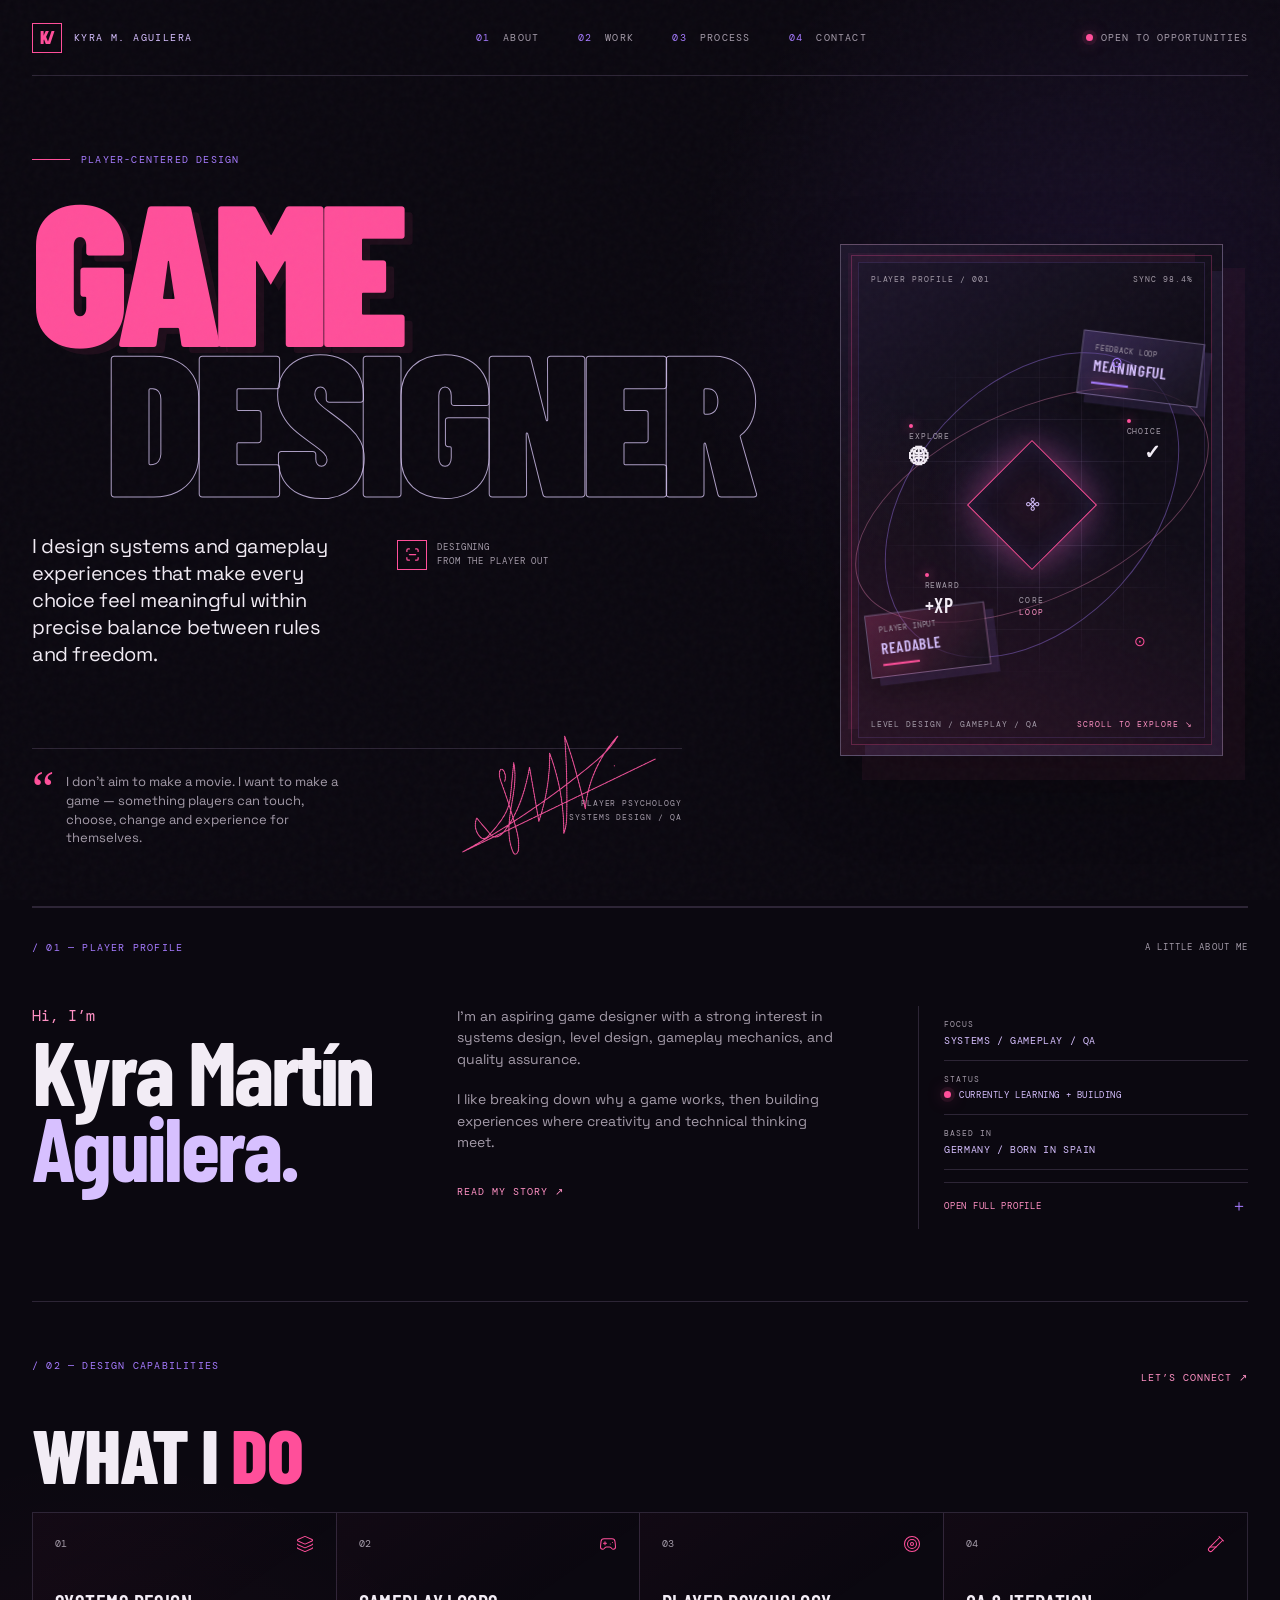
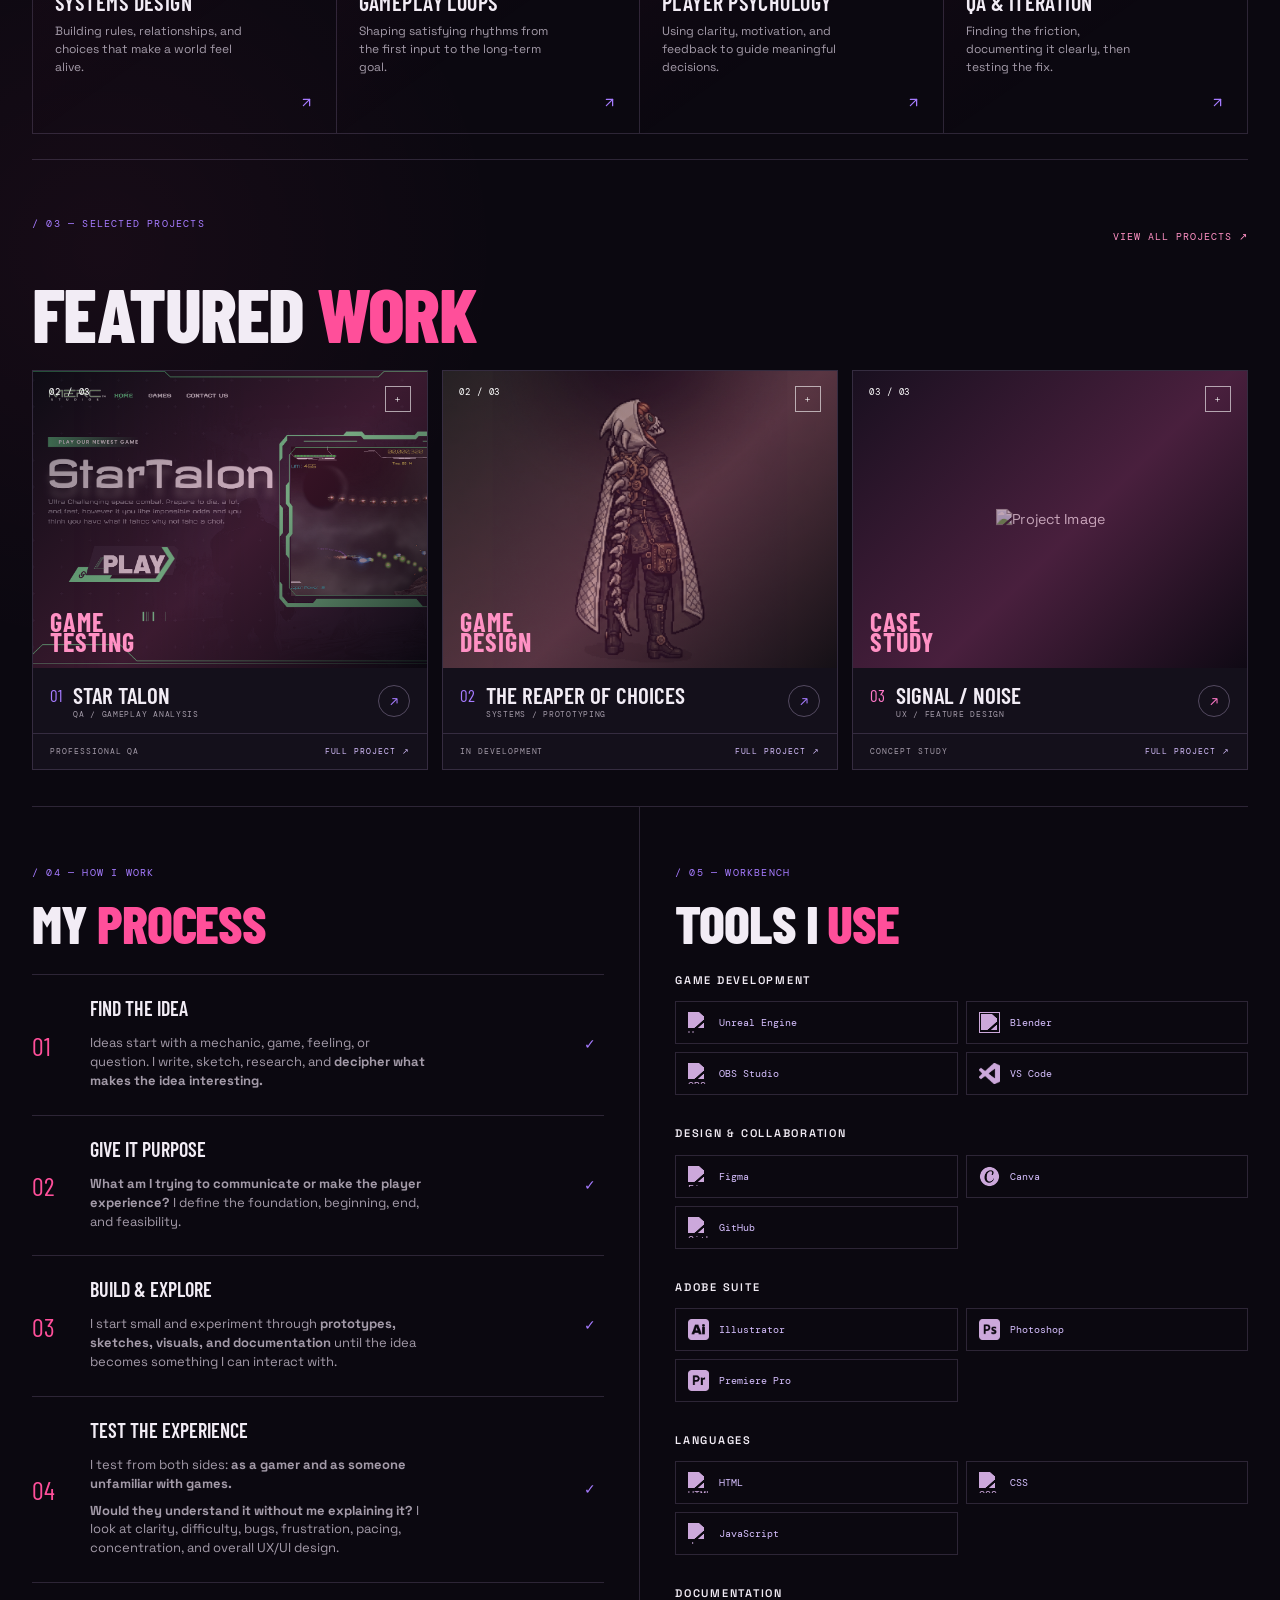
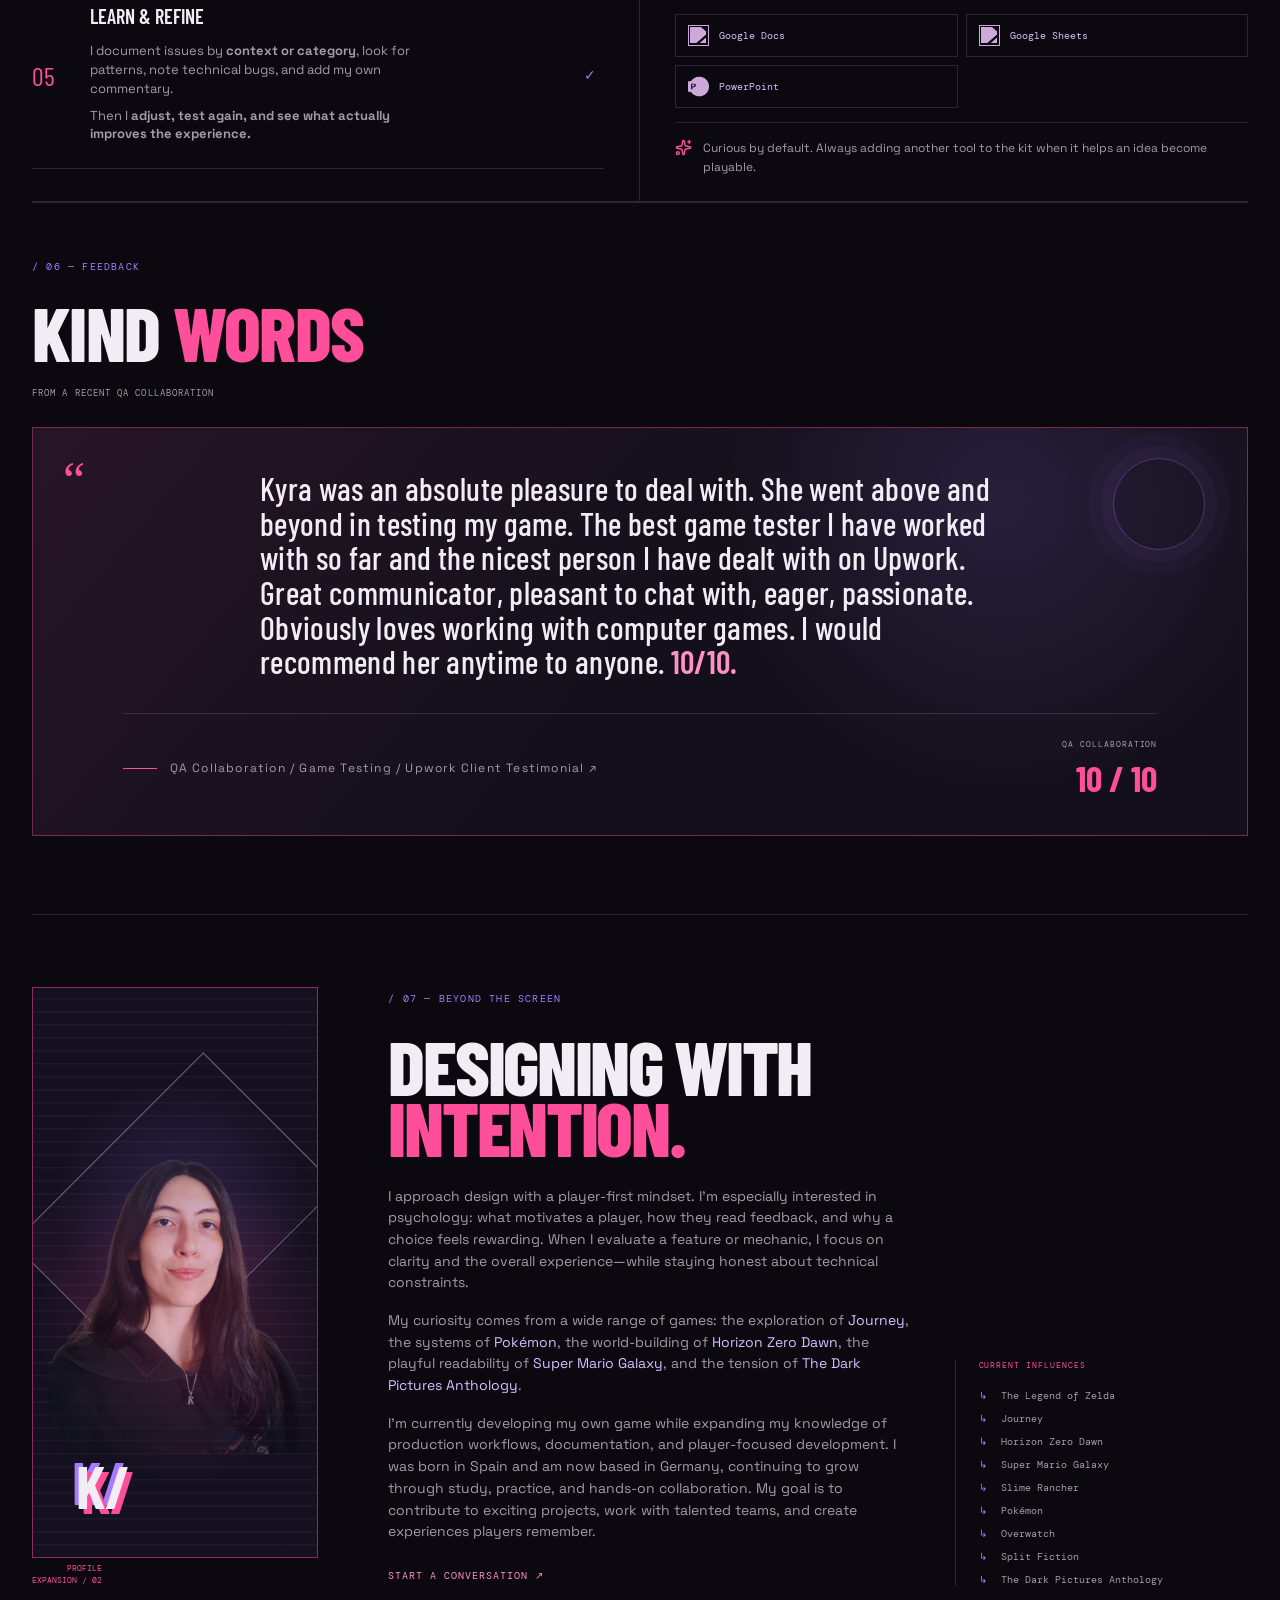
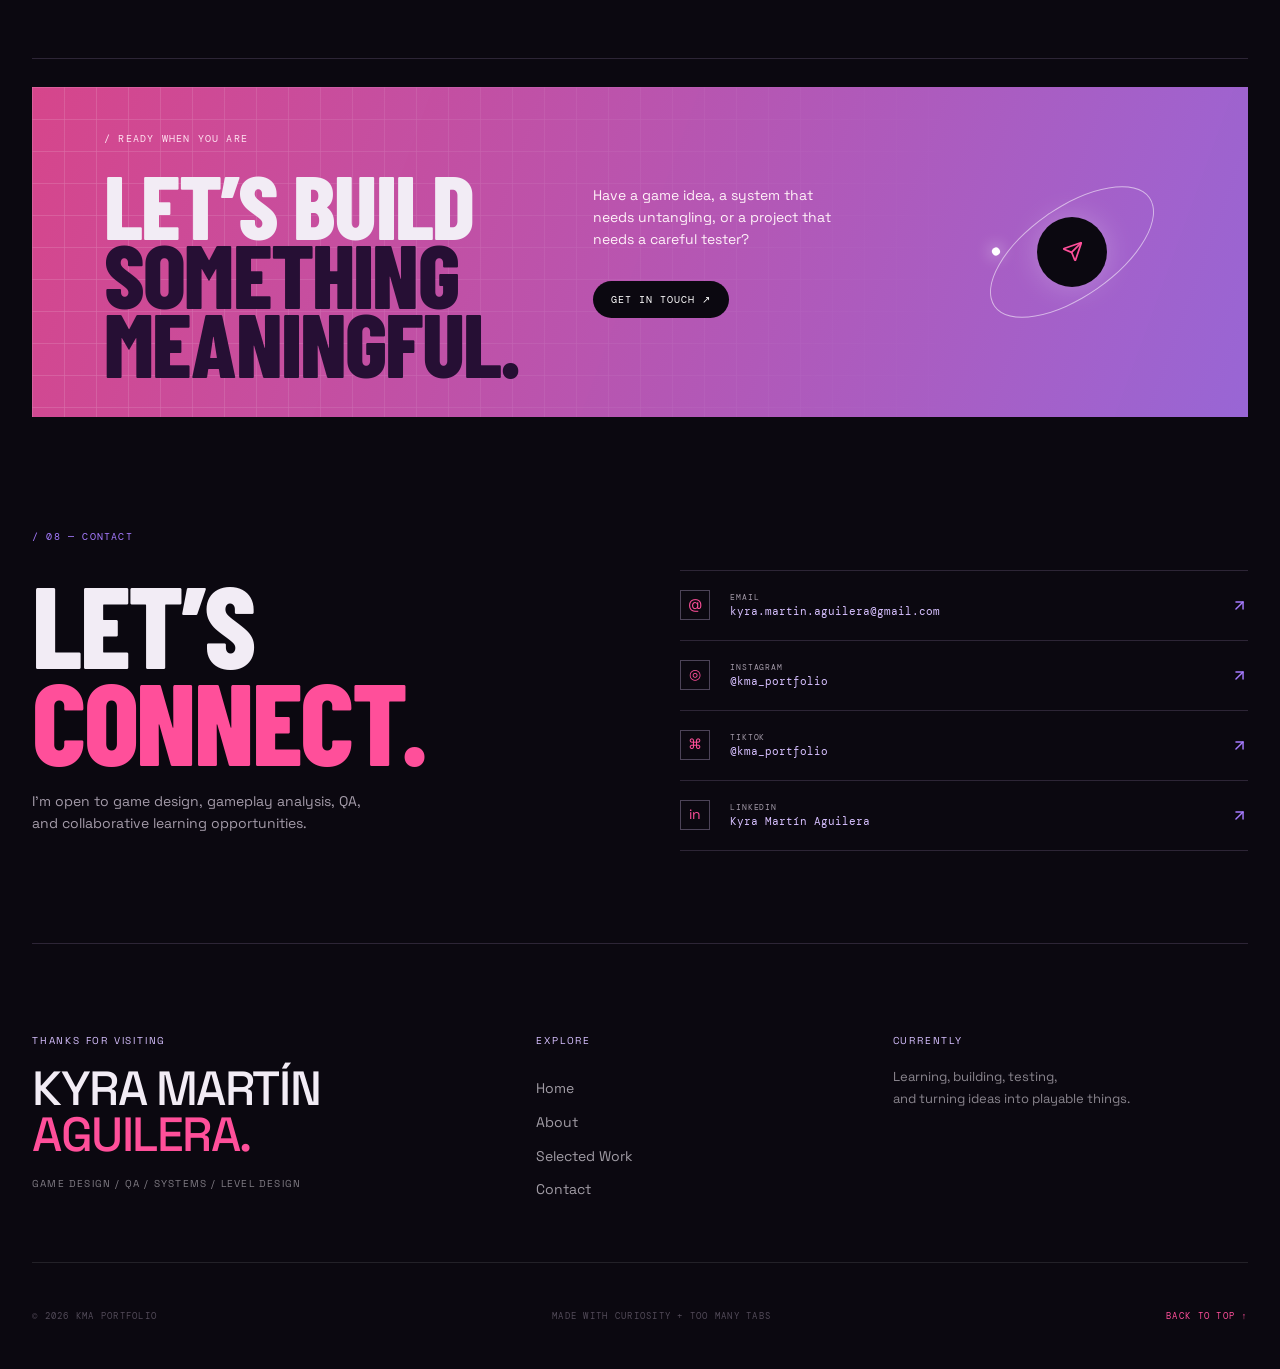
==== commit 2bb07213: "Fixed: eyebrow text; My Process text; Designing With Intention image resizing & depth order. Added: " ====
--- a/index.html
+++ b/index.html
@@ -10,6 +10,9 @@
   <link rel="preconnect" href="https://fonts.gstatic.com" crossorigin>
   <link
     href="https://fonts.googleapis.com/css2?family=Barlow+Condensed:wght@400;500;600;700;800;900&family=DM+Mono:wght@400;500&family=Space+Grotesk:wght@400;500;600;700&display=swap"
+    rel="stylesheet">
+  <link
+    href="https://cdn.jsdelivr.net/npm/bootstrap@5.3.8/dist/css/bootstrap.min.css"
     rel="stylesheet">
   <link rel="stylesheet" href="styles.css">
   <title>KMA — Game Designer</title>
@@ -43,7 +46,7 @@
 
           <!-- STARTER -->
 
-          <div class="eyebrow"><span class="eyebrow-line"></span> PLAYER-FIRST / SYSTEMS-LED</div>
+          <div class="eyebrow"><span class="eyebrow-line"></span> PLAYER-CENTERED DESIGN</div>
           <h1><span>GAME</span><em>DESIGNER</em></h1>
           <div class="hero-intro">
             <p class="hero-lede">I design systems and gameplay experiences that make every choice feel meaningful within precise balance between rules and freedom.</p>
@@ -357,9 +360,11 @@
              
             <div class="process-step">
               <span class="process-index">01</span>
-              <div>
-                <h3>Observe</h3>
-                <p>Understand the player, the fantasy, and the problem worth solving.</p>
+              <div class="my-4">
+                <h3>Find the Idea</h3>
+                <p class="mt-3">
+                  Ideas start with a mechanic, game, feeling, or question. I write, sketch, research, and <strong>decipher what makes the idea interesting.</strong>
+                </p>
               </div>
               <span class="process-check">✓</span>
             </div>
@@ -367,9 +372,11 @@
             <!-- STEP 02 -->
 
             <div class="process-step"><span class="process-index">02</span>
-              <div>
-                <h3>Frame</h3>
-                <p>Turn messy questions into clear goals, constraints, and testable hypotheses.</p>
+              <div class="my-4">
+                <h3>Give It Purpose</h3>
+                <p class="mt-3">
+                  <strong>What am I trying to communicate or make the player experience?</strong> I define the foundation, beginning, end, and feasibility.
+                </p>
               </div>
               <span class="process-check">✓</span>
             </div>
@@ -377,9 +384,11 @@
             <!-- STEP 03 -->
 
             <div class="process-step"><span class="process-index">03</span>
-              <div>
-                <h3>Prototype</h3>
-                <p>Make the smallest version that can reveal whether an idea has potential.</p>
+              <div class="my-4">
+                <h3>Build & Explore</h3>
+                <p class="mt-3">
+                  I start small and experiment through <strong>prototypes, sketches, visuals, and documentation</strong> until the idea becomes something I can interact with.
+                </p>
               </div>
               <span class="process-check">✓</span>
             </div>
@@ -387,9 +396,14 @@
             <!-- STEP 04 -->
 
             <div class="process-step"><span class="process-index">04</span>
-              <div>
-                <h3>Playtest</h3>
-                <p>Watch what players do, not only what they say. Find the friction.</p>
+              <div class="my-4">
+                <h3>Test the Experience</h3>
+                <p class="mt-3">
+                  I test from both sides: <strong>as a gamer and as someone unfamiliar with games.</strong>
+                </p>
+                <p class="mt-2">
+                  <strong>Would they understand it without me explaining it?</strong> I look at clarity, difficulty, bugs, frustration, pacing, concentration, and overall UX/UI design.
+                </p>
               </div>
               <span class="process-check">✓</span>
             </div>
@@ -397,9 +411,14 @@
             <!-- STEP 05 -->
 
             <div class="process-step"><span class="process-index">05</span>
-              <div>
-                <h3>Refine</h3>
-                <p>Document, communicate, iterate, and make the experience easier to understand.</p>
+              <div class="my-4">
+                <h3>Learn & Refine</h3>
+                <p class="mt-3">
+                  I document issues by <strong>context or category</strong>, look for patterns, note technical bugs, and add my own commentary.                
+                </p>
+                <p class="mt-2">
+                  Then I <strong>adjust, test again, and see what actually improves the experience.</strong>
+                </p>
               </div>
               <span class="process-check">✓</span>
             </div>
@@ -421,8 +440,9 @@
             <h3>GAME DEVELOPMENT</h3>
             <div class="tool-grid"> 
               <span class="tool-chip"> <img src="https://cdn.simpleicons.org/unrealengine" alt="Unreal Engine"> Unreal Engine</span> 
-              <span class="tool-chip"> <img src="https://cdn.simpleicons.org/github" alt="GitHub"> GitHub</span> 
-              <span class="tool-chip"> <img src="https://cdn.simpleicons.org/obsstudio" alt="OBS Studio"> OBS Studio</span> 
+              <span class="tool-chip"> <img src="https://cdn.simpleicons.org/blender" width="32"> Blender</span> 
+              <span class="tool-chip"> <img src="https://cdn.simpleicons.org/obsstudio" alt="OBS Studio"> OBS Studio</span>
+              <span class="tool-chip"> <img src="assets/vscode.png" width="28"> VS Code</span>
             </div>
           </div>
 
@@ -430,11 +450,21 @@
 
           <div class="tool-category">
             <h3>DESIGN & COLLABORATION</h3>
+            <div class="tool-grid">
+              <span class="tool-chip"> <img src="https://cdn.simpleicons.org/figma" alt="Figma"> Figma</span>
+              <span class="tool-chip"> <img src="assets/canva.png" width="28"> Canva</span>
+              <span class="tool-chip"> <img src="https://cdn.simpleicons.org/github" alt="GitHub"> GitHub</span> 
+            </div>
+          </div>
+
+          <!-- Adobe -->
+
+          <div class="tool-category">
+            <h3>ADOBE SUITE</h3>
             <div class="tool-grid">
               <span class="tool-chip"> <img src="assets/adobe-illustrator.png" alt="Adobe Illustrator"> Illustrator</span>
               <span class="tool-chip"> <img src="assets/adobe-photoshop.png" alt="Adobe Photoshop"> Photoshop</span>
               <span class="tool-chip"> <img src="assets/adobe-premierepro.png" alt="Adobe Premiere Pro"> Premiere Pro</span>
-              <span class="tool-chip"> <img src="https://cdn.simpleicons.org/figma" alt="Figma"> Figma</span>
             </div>
           </div>
 
@@ -446,6 +476,17 @@
               <span class="tool-chip"> <img src="https://cdn.simpleicons.org/html5" alt="HTML5"> HTML</span> 
               <span class="tool-chip"> <img src="https://cdn.simpleicons.org/css" alt="CSS"> CSS</span>
               <span class="tool-chip"> <img src="https://cdn.simpleicons.org/javascript" alt="JavaScript"> JavaScript</span>
+            </div>
+          </div>
+
+          <!-- DOCUMENTATION -->
+
+          <div class="tool-category">
+            <h3>DOCUMENTATION</h3>
+            <div class="tool-grid"> 
+              <span class="tool-chip"> <img src="https://cdn.simpleicons.org/googledocs" width="28"> Google Docs</span> 
+              <span class="tool-chip"> <img src="https://cdn.simpleicons.org/googlesheets" width="28"> Google Sheets</span>
+              <span class="tool-chip"> <img src="assets/ppt.png" width="28"> PowerPoint</span>
             </div>
           </div>
 
@@ -502,9 +543,10 @@
 
         <div class="deep-about-visual">
           <div class="portrait-placeholder">
+            <div class="portrait-lights"></div>
             <div class="portrait-scan"></div>
             <div class="portrait-symbol">K/</div>
-            <span>VISUAL PLACEHOLDER<br>SWAP IN YOUR PHOTO LATER</span>
+            <img src="assets/kyra2.png" alt="Portrait of Kyra">
           </div>
           <div class="deep-index">PROFILE<br>EXPANSION / 02</div>
         </div>
@@ -643,7 +685,7 @@
     </div>
   </div>
 
-
+  <script src="https://cdn.jsdelivr.net/npm/bootstrap@5.3.8/dist/js/bootstrap.bundle.min.js"></script>
   <script src="script.js"></script>
 </body>
 
--- a/styles.css
+++ b/styles.css
@@ -1191,9 +1191,50 @@
   padding: 19px;
   overflow: hidden;
   border: 1px solid rgba(255, 79, 154, .5);
-  background: radial-gradient(circle at 52% 38%, rgba(166, 123, 255, .5), transparent 19%), radial-gradient(circle at 54% 60%, rgba(255, 79, 154, .32), transparent 33%), #151020;
-}
-
+  background: #151020;
+}
+
+/* Portrait image */
+.portrait-placeholder img {
+  position: absolute;
+  left: 0;
+  bottom: 0;
+  width: 100%;
+  height: 90%;
+  object-fit: contain;
+  z-index: 1;
+  -webkit-mask-image: linear-gradient(
+    to bottom,
+    black 55%,
+    transparent 100%
+  );
+  mask-image: linear-gradient(
+    to bottom,
+    black 55%,
+    transparent 100%
+  );
+}
+
+/* Glow circles */
+.portrait-lights {
+  position: absolute;
+  inset: 0;
+  z-index: 2;
+  pointer-events: none;
+  background:
+    radial-gradient(
+      circle at 52% 38%,
+      rgba(167, 123, 255, 0.178),
+      transparent 33%
+    ),
+    radial-gradient(
+      circle at 54% 60%,
+      rgba(255, 79, 155, 0.2),
+      transparent 40%
+    );
+}
+
+/* Diamond */
 .portrait-placeholder::before {
   content: '';
   position: absolute;
@@ -1203,7 +1244,12 @@
   top: 40%;
   transform: translate(-50%, -50%) rotate(45deg);
   border: 1px solid rgba(230, 210, 255, .4);
-  background: linear-gradient(135deg, transparent 40%, rgba(255, 79, 154, .12));
+  background: linear-gradient(
+    135deg,
+    transparent 40%,
+    rgba(255, 79, 154, .12)
+  );
+  z-index: 1;
 }
 
 .portrait-scan {
@@ -1215,11 +1261,12 @@
 
 .portrait-symbol {
   position: absolute;
-  left: 50%;
-  top: 42%;
+  bottom: 0px;
+  left: 70px;
+  z-index: 3;
   transform: translate(-50%, -50%);
   color: var(--text);
-  font: 700 90px var(--display);
+  font: 700 60px var(--display);
   text-shadow: 5px 5px 0 var(--pink), -4px -4px 0 var(--purple);
 }
 
@@ -1233,7 +1280,7 @@
 .deep-index {
   position: absolute;
   bottom: 0;
-  right: 0;
+  left: 0;
   color: var(--pink);
   font: 8px/1.5 var(--mono);
   text-align: right;
@@ -1485,7 +1532,7 @@
 
 .footer-bottom {
   margin-top: 25px;
-  color: #746c78;
+  color: #bdaec5;
 }
 
 .footer-bottom>div {
@@ -2664,6 +2711,12 @@
   line-height: 1.5;
 }
 
+@media (min-width: 561px) and (max-width: 800px) {
+  .deep-about {
+    grid-template-columns: 1fr;
+  }
+}
+
 @media (max-width: 900px) {
   .archive-grid {
     grid-template-columns: 1fr 1fr;
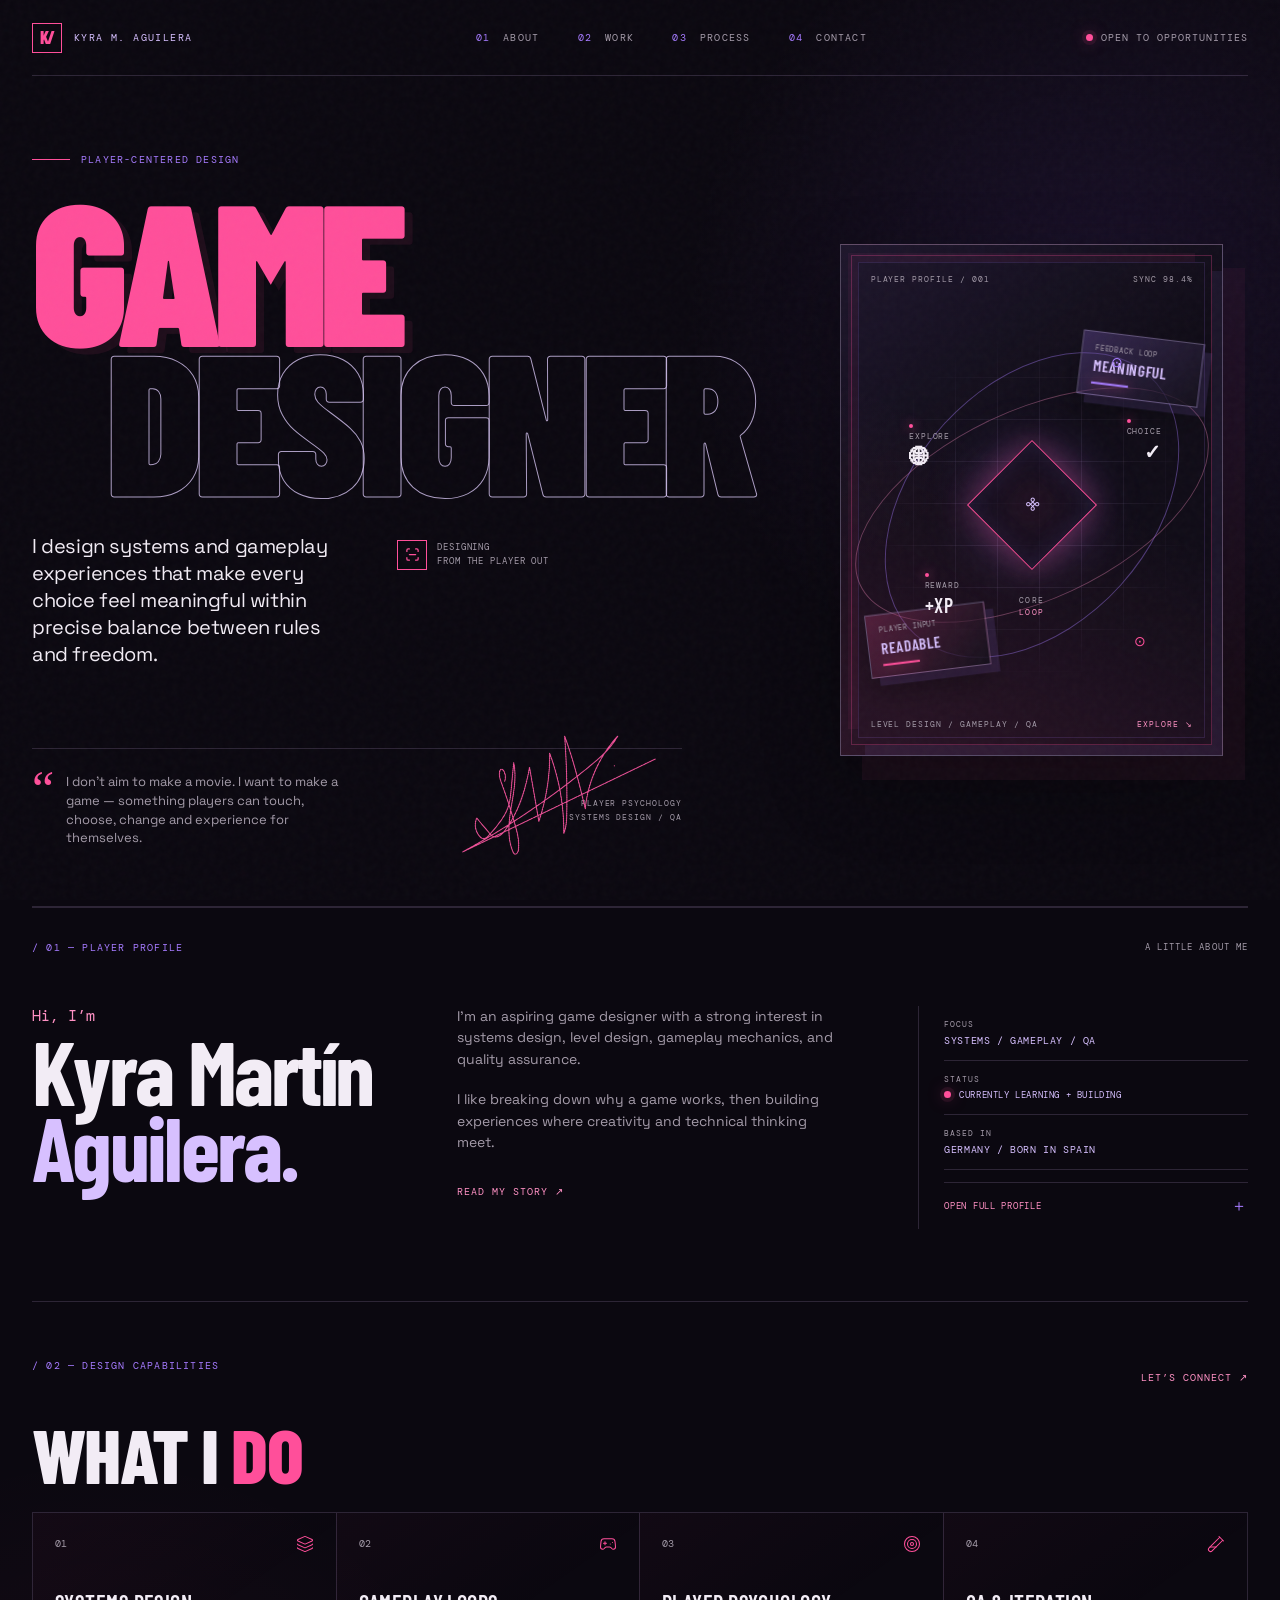
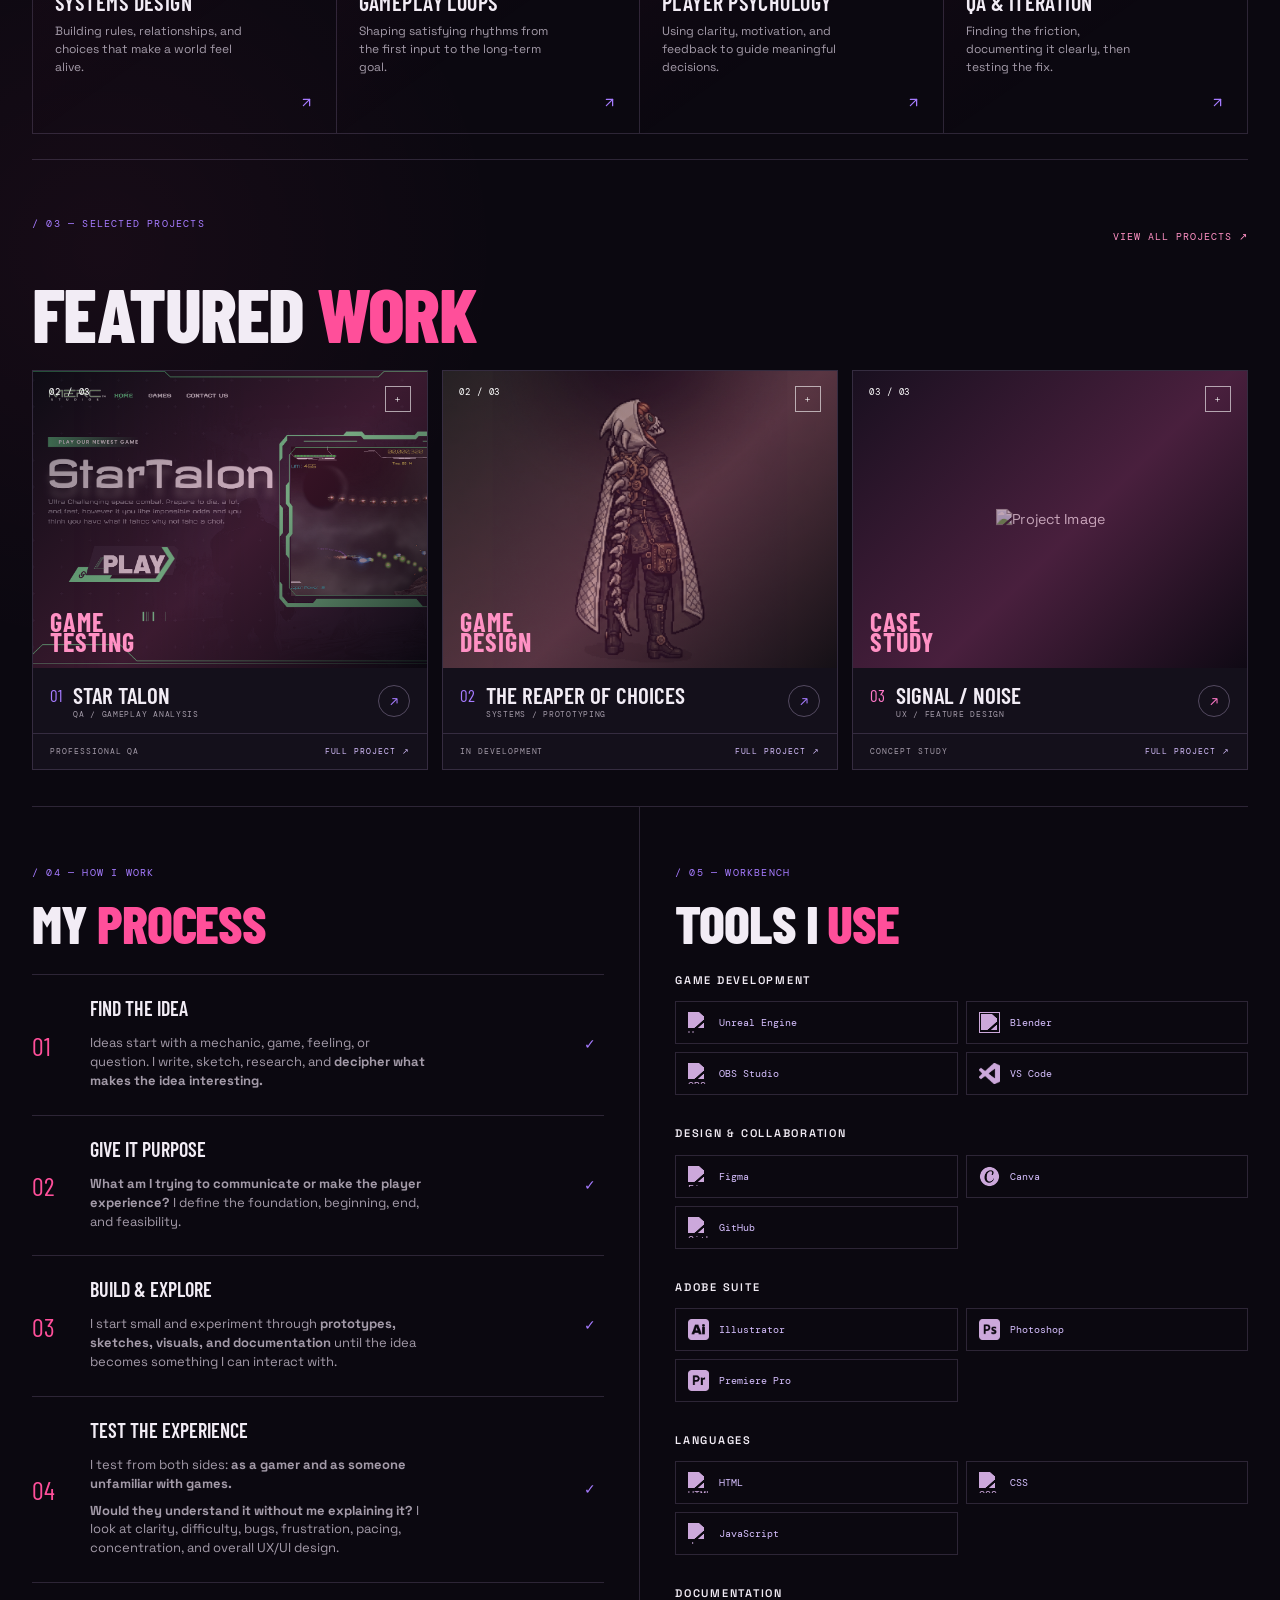
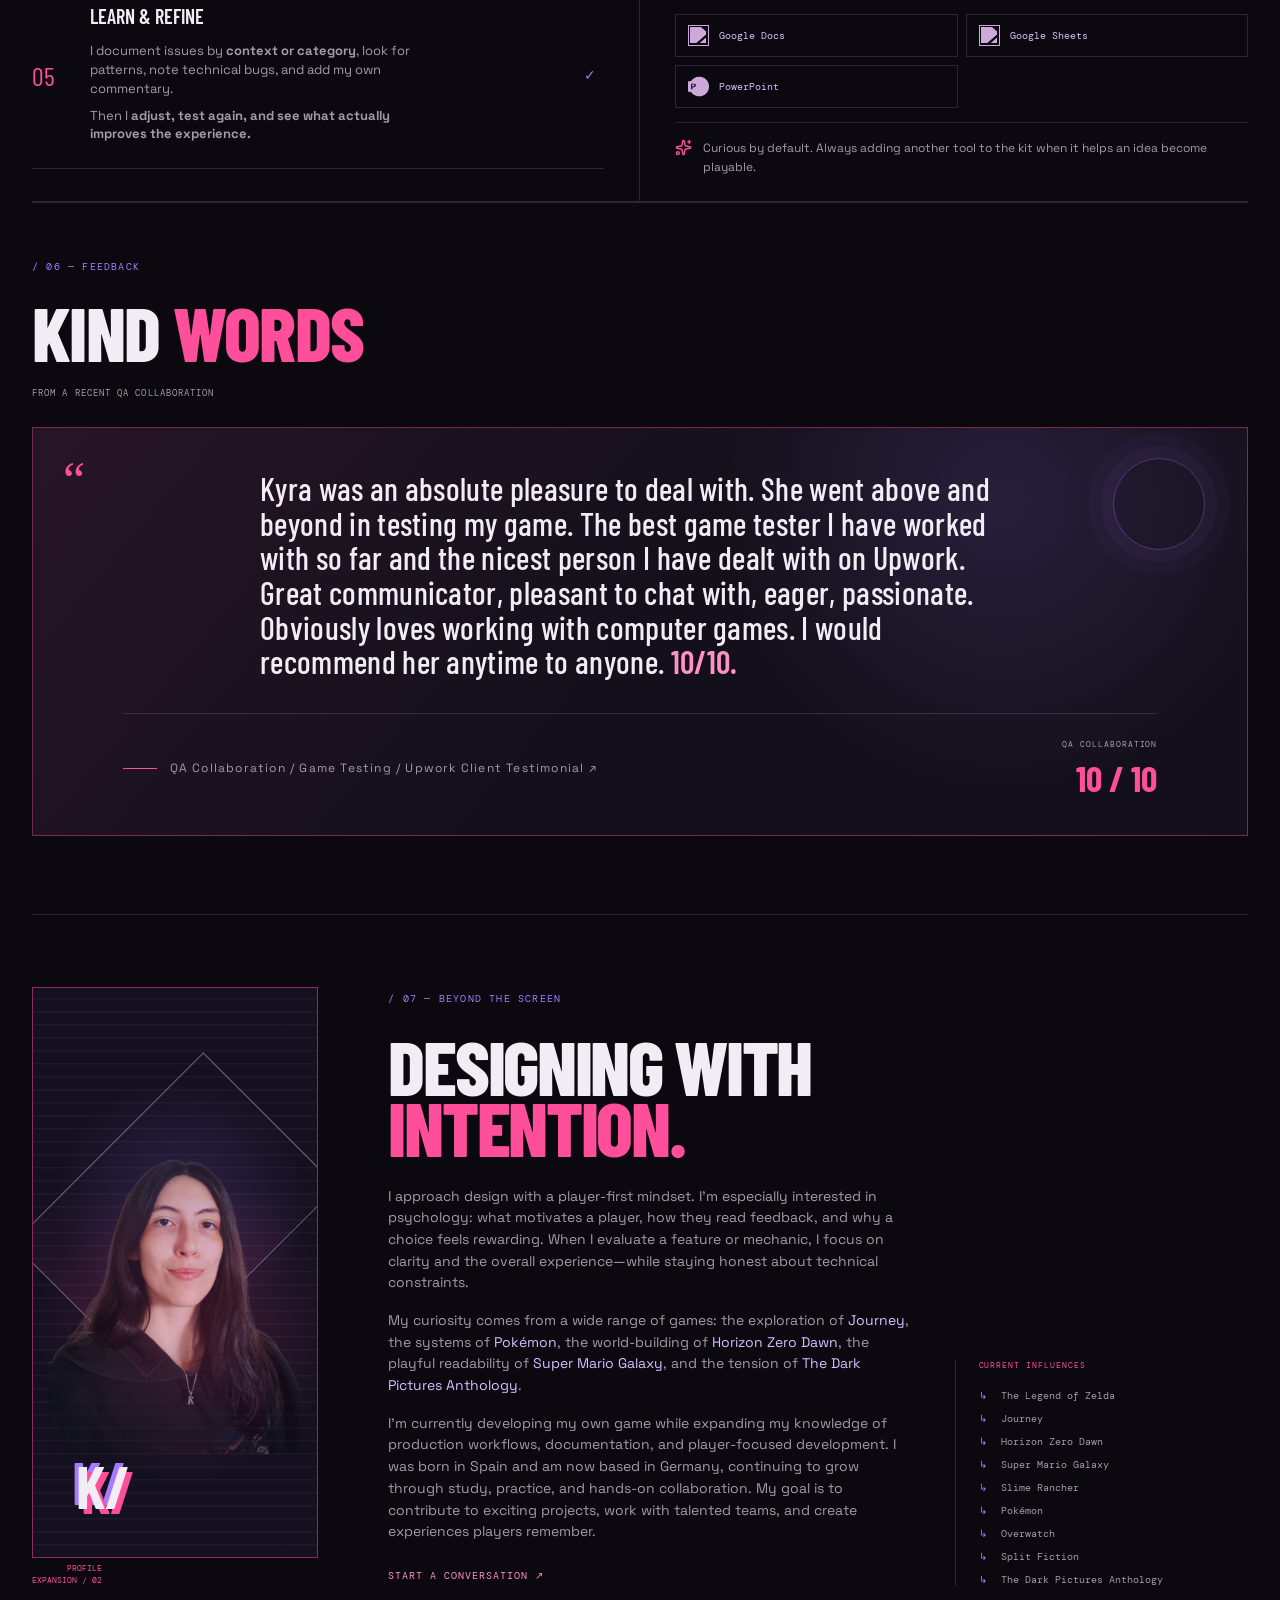
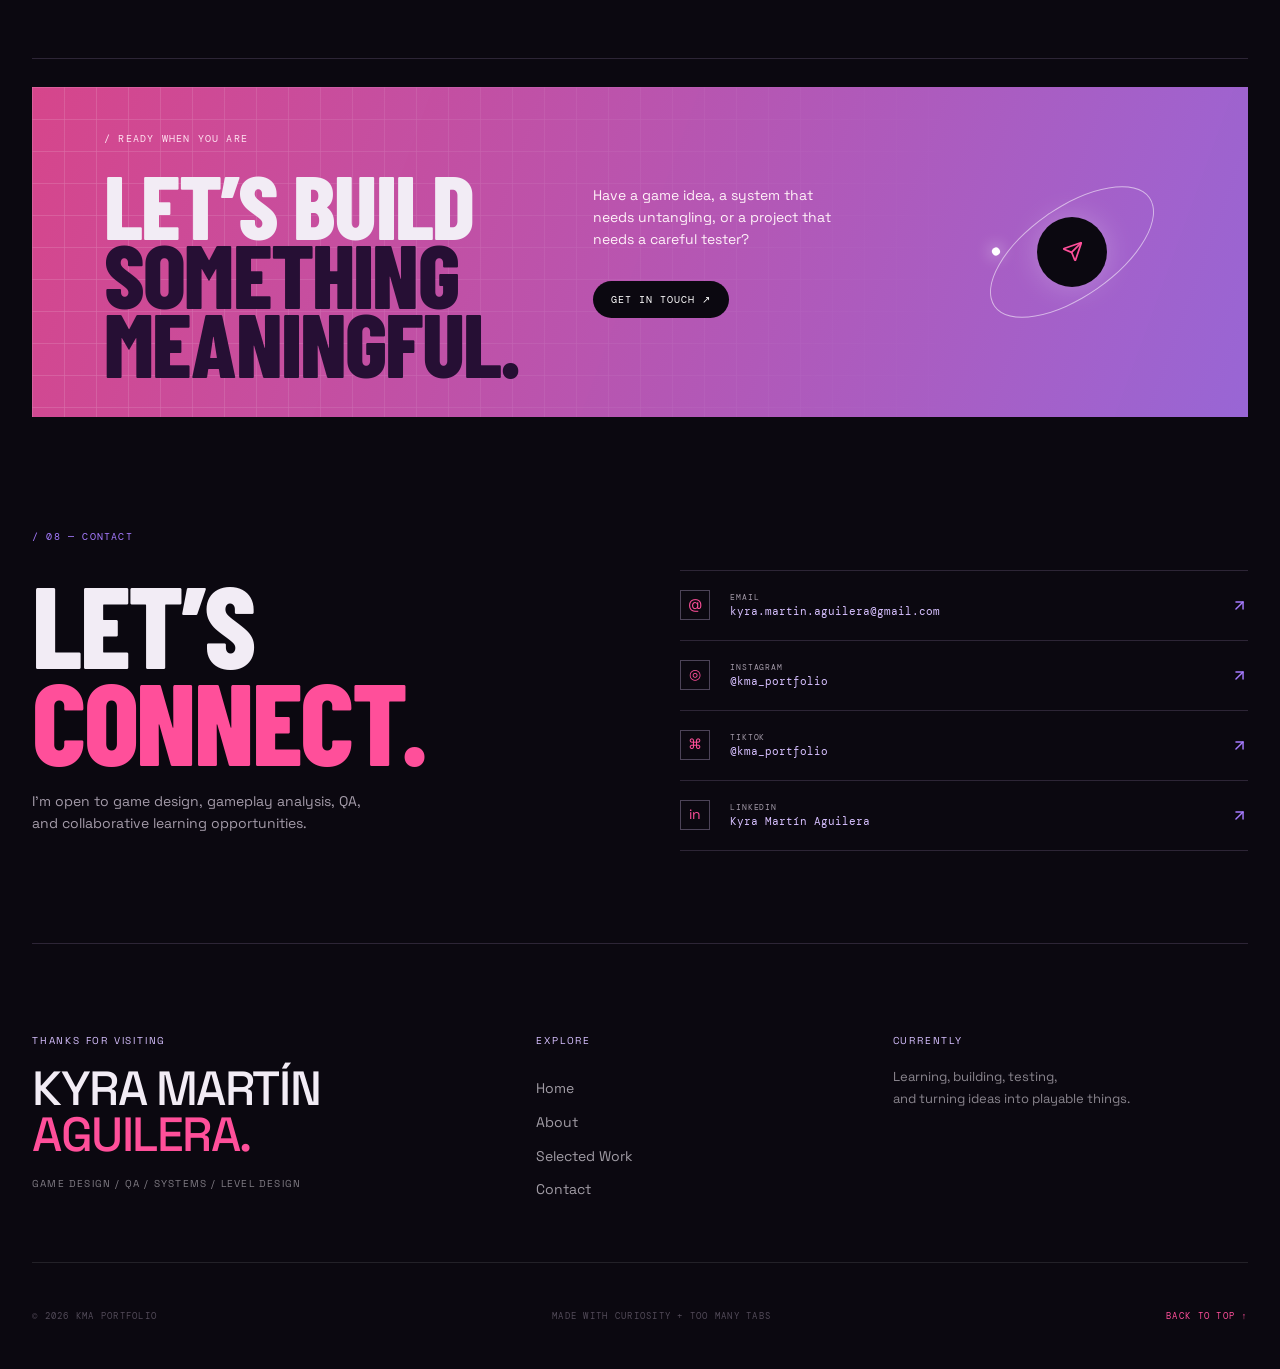
==== commit 16f5340f: "Fixed: Changed 'Scroll To Explore' to 'Explore'." ====
--- a/index.html
+++ b/index.html
@@ -116,7 +116,7 @@
           <div class="crosshair crosshair-a">⊙</div>
           <div class="crosshair crosshair-b">⊙</div>
           <div class="visual-rail"><span>LEVEL DESIGN / GAMEPLAY / QA</span>
-            <span>SCROLL TO EXPLORE ↘</span>
+            <span>EXPLORE ↘</span>
           </div>
         </div>
       </section>
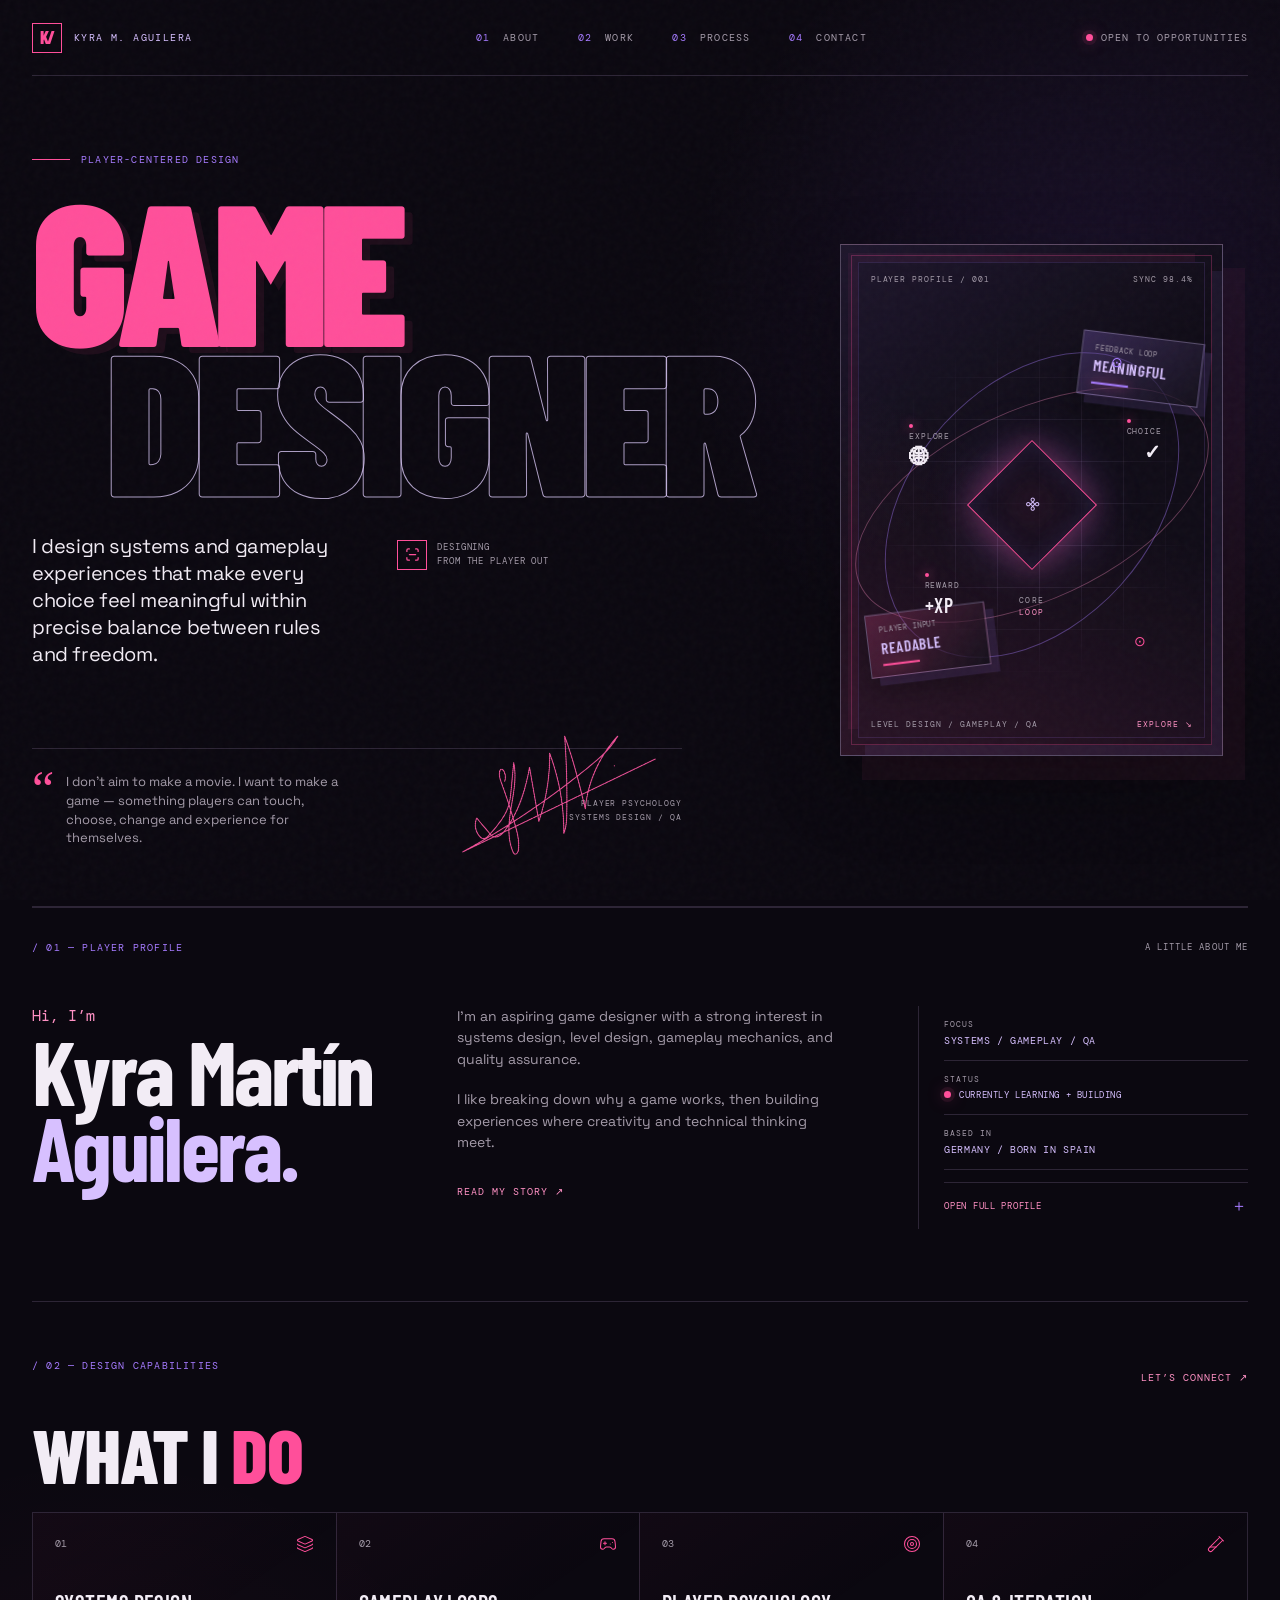
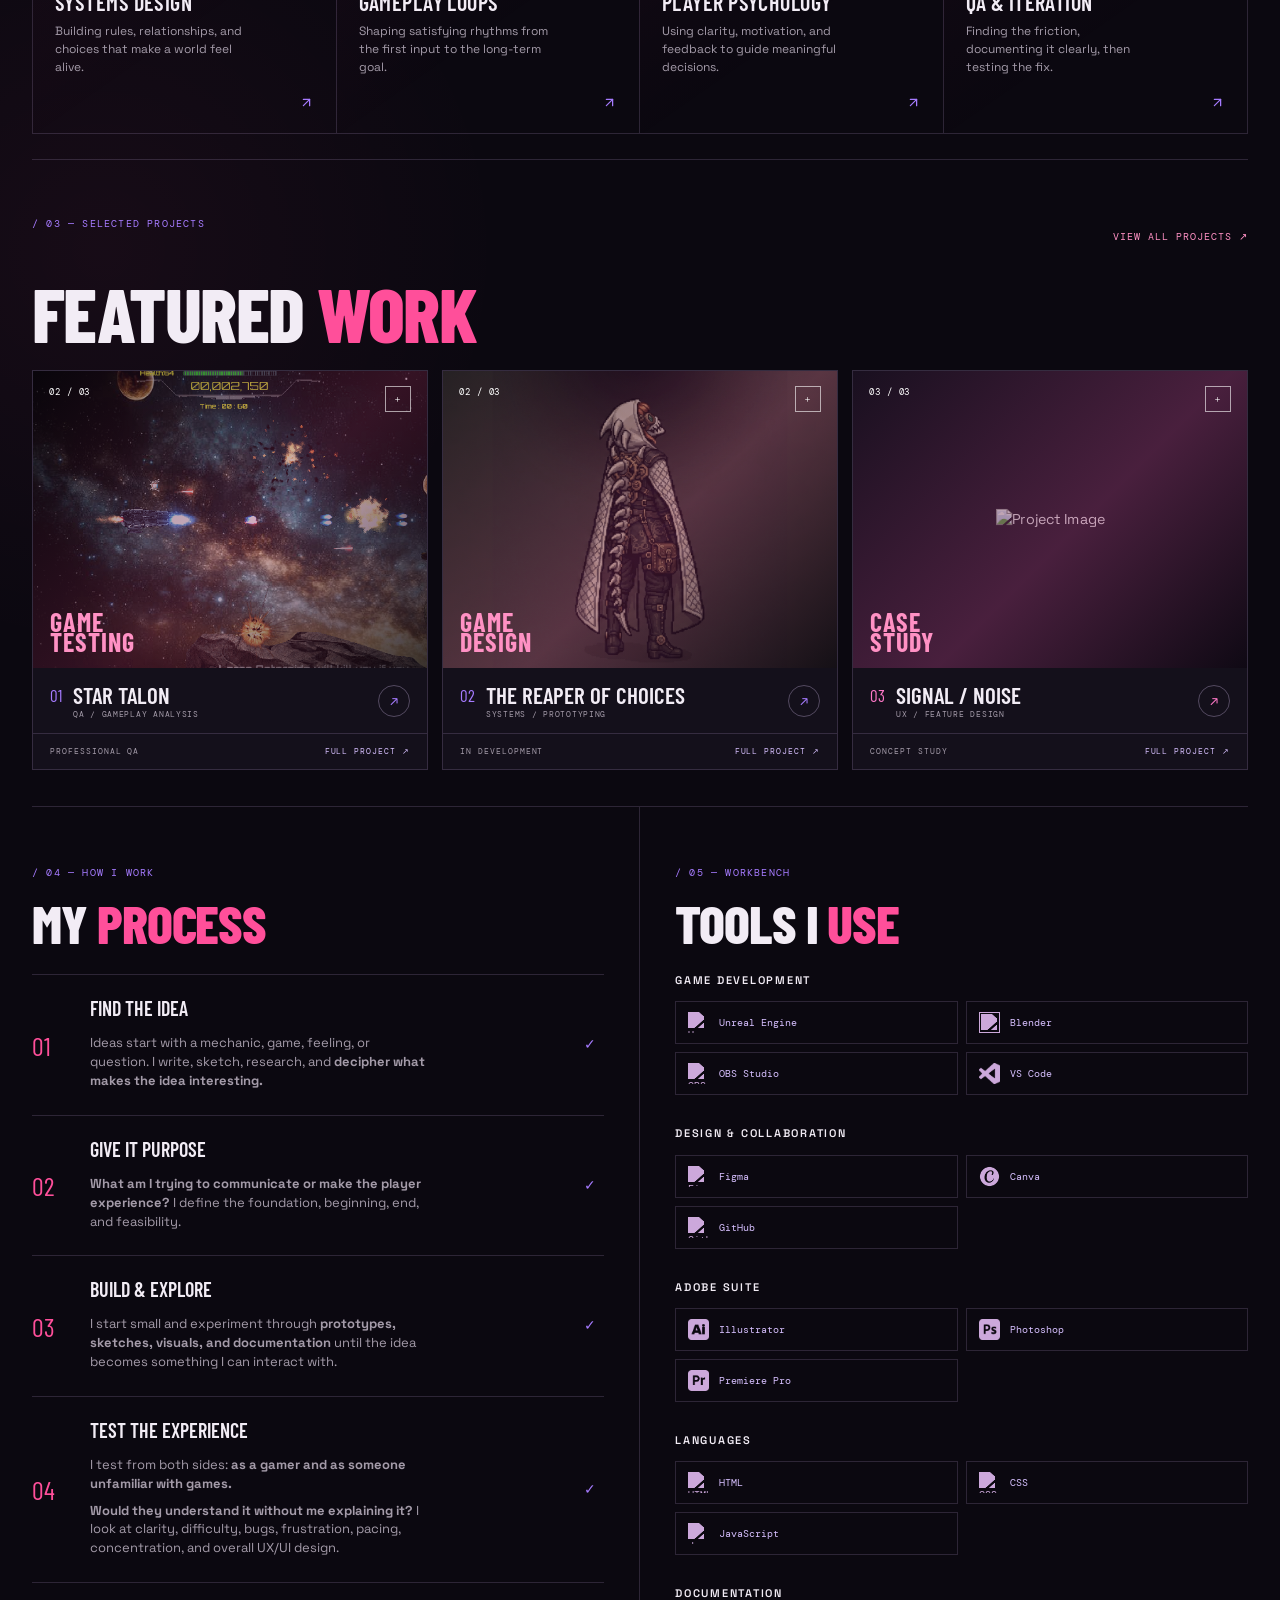
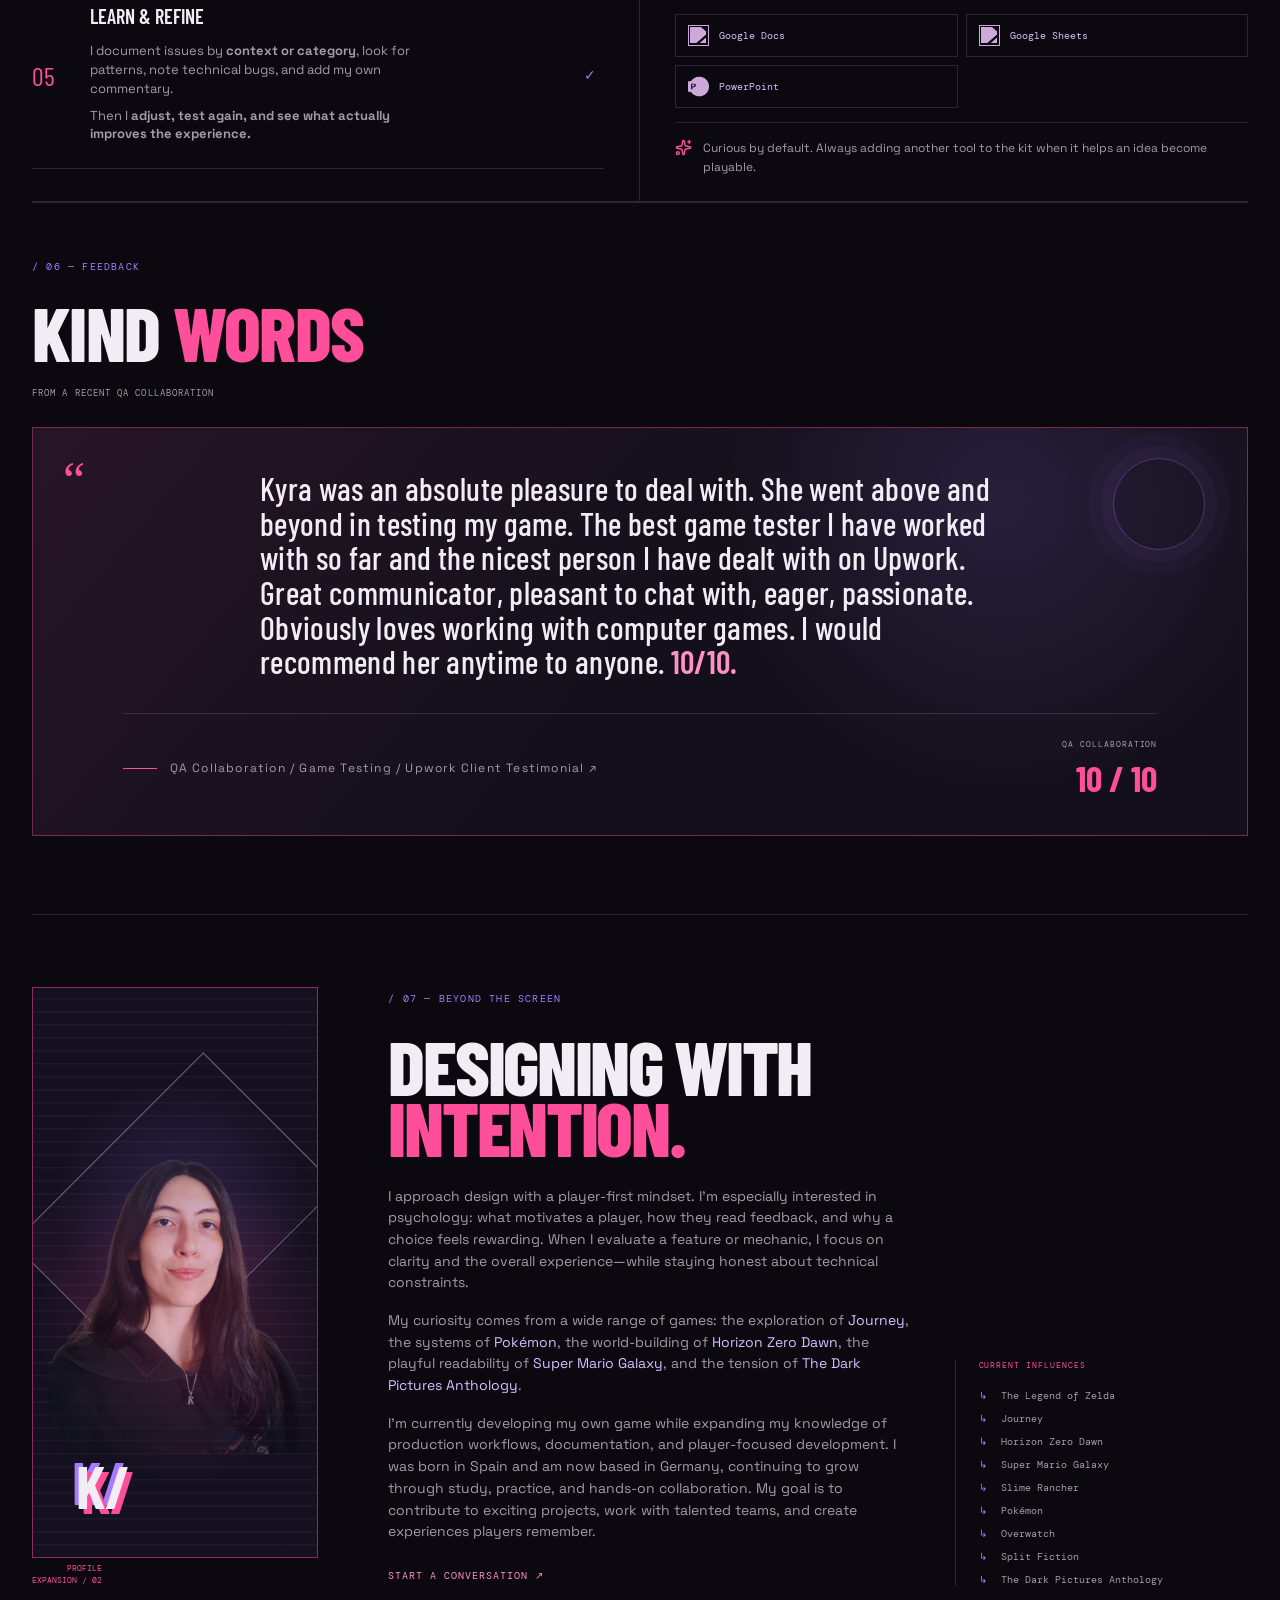
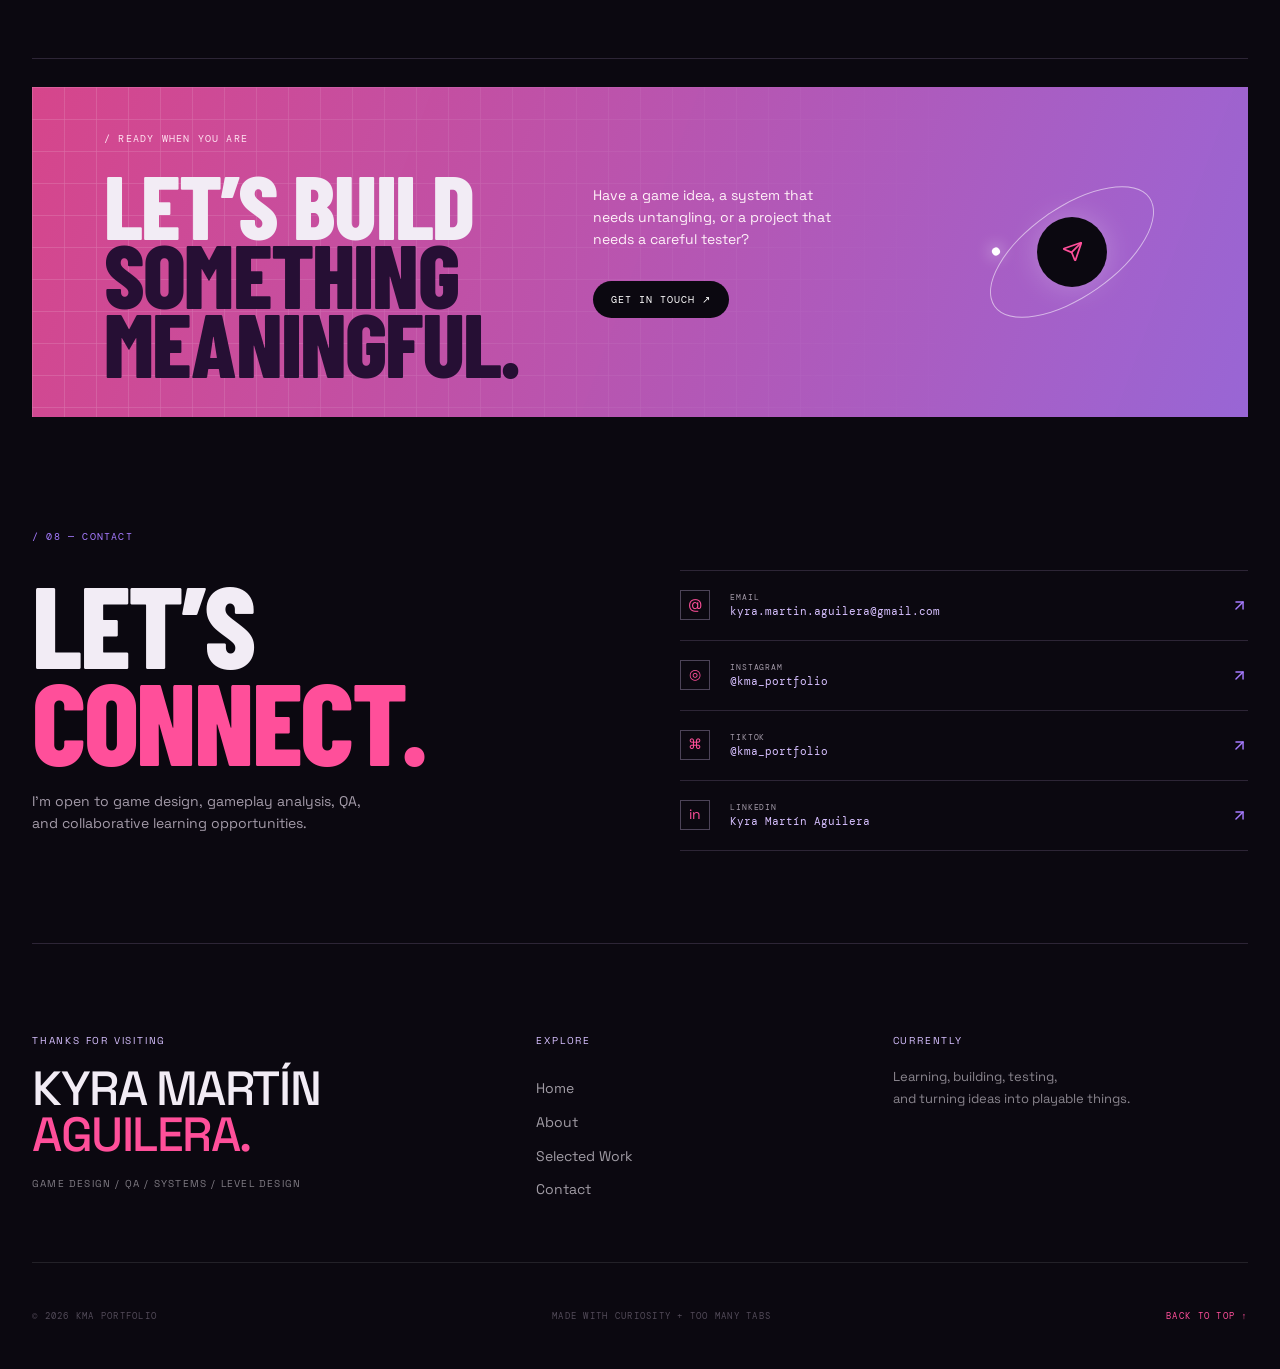
==== commit d2baa598: "Changed: Text for Star Talon Project. Added: New Star Talong Project Image." ====
--- a/index.html
+++ b/index.html
@@ -268,7 +268,7 @@
 
           <article class="project-card" style="--accent:#a67bff">
             <a href="projects/star-talon.html" class="project-image">
-              <img src="assets/talon-star.png" alt="Star Talon">
+              <img src="assets/star-talon-gameplay.png" alt="Star Talon">
               <span class="image-scrim"></span>
               <span class="project-image-ui"><span>02 / 03</span><span>＋</span></span>
               <span class="project-image-stamp">
--- a/styles.css
+++ b/styles.css
@@ -2066,6 +2066,92 @@
     margin-top: 42px;
   }
 
+  .case-resources { 
+    padding: 0; 
+  }
+
+  .case-resources .section-heading { 
+    margin-bottom: 28px; 
+  }
+
+  .case-resources .section-heading h2 { 
+    margin: 14px 0 0; 
+    font: 800 clamp(46px, 6vw, 78px)/.82 var(--display); 
+  }
+
+  .case-resources .section-heading h2 span { 
+    color: var(--pink); 
+  }
+
+  .resource-grid { 
+    display: grid; 
+    grid-template-columns: 1.15fr .85fr; 
+    gap: 14px; 
+  }
+
+  .resource-image { 
+    margin: 0; 
+    border: 1px solid var(--line); 
+    background: var(--panel); 
+    overflow: hidden; 
+  }
+
+  .resource-image img { 
+    display: block; 
+    width: 100%; 
+    aspect-ratio: 1.55; 
+    object-fit: cover; 
+    filter: saturate(.72) contrast(1.05); 
+    opacity: .85; 
+  }
+
+  .resource-image figcaption { 
+    padding: 12px 14px; 
+    color: var(--muted); 
+    font: 8px var(--mono); 
+    letter-spacing: .1em; 
+  }
+
+  .resource-links { 
+    display: grid;
+     gap: 10px; 
+  }
+
+  .resource-link { 
+    display: flex; 
+    flex-direction: column; 
+    justify-content: center; 
+    min-height: 92px; 
+    padding: 16px 18px; 
+    border: 1px solid var(--line); 
+    background: linear-gradient(135deg, rgba(166,123,255,.08), rgba(255,79,154,.025)); 
+    color: inherit; 
+    transition: transform .2s var(--ease), border-color .2s ease, background .2s ease; 
+  }
+
+  .resource-link:hover { 
+    transform: translateX(5px); 
+    border-color: var(--pink); background: rgba(255,79,154,.08); 
+  }
+
+  .resource-link span { 
+    color: var(--pink); 
+    font: 8px var(--mono); 
+    letter-spacing: .11em; 
+  }
+
+  .resource-link strong { 
+    margin: 8px 0 5px; 
+    color: var(--lavender); 
+    font: 600 22px/.9 var(--display); 
+  }
+
+  .resource-link small { 
+    color: var(--muted); 
+    font-size: 10px; 
+    line-height: 1.35; 
+  }
+
   .footer-top,
   .footer-bottom {
     display: grid;
@@ -2662,6 +2748,7 @@
   gap: 70px;
   padding: 82px 0;
   border-bottom: 1px solid var(--line);
+  align-items: center;
 }
 
 .case-content h2 {
@@ -2727,6 +2814,10 @@
     grid-template-columns: 1fr;
     gap: 32px;
   }
+
+  .resource-grid { 
+    grid-template-columns: 1fr; 
+  }
 }
 
 @media (max-width: 560px) {
@@ -2766,6 +2857,14 @@
   .case-content {
     padding: 54px 0;
   }
+
+  .case-resources { 
+    padding-top: 52px; 
+  } 
+    
+  .resource-link strong { 
+    font-size: 20px; 
+  }
 }
 
 @media (min-width: 1024px) {
@@ -2806,4 +2905,126 @@
   .footer-bottom {
     flex-wrap: wrap;
   }
-}+}
+
+
+/* FINAL FIX: PROJECT FILES layout override. Keep this at the very bottom. */
+.case-page .case-resources {
+  width: 100%;
+  margin-top: 72px;
+  padding: 0;
+  border-top: 1px solid var(--line);
+}
+
+.case-page .case-resources .section-heading {
+  display: block;
+  margin-bottom: 28px;
+}
+
+.case-page .case-resources .section-heading h2 {
+  display: block;
+  margin: 14px 0 0;
+  font: 800 clamp(46px, 6vw, 78px) / .82 var(--display);
+}
+
+.case-page .case-resources .section-heading h2 span {
+  color: var(--pink);
+}
+
+.case-page .resource-grid {
+  display: grid;
+  grid-template-columns: minmax(0, 1.15fr) minmax(260px, .85fr);
+  gap: 14px;
+  width: 100%;
+}
+
+.case-page .resource-image {
+  display: block;
+  width: 100%;
+  min-width: 0;
+  margin: 0;
+  border: 1px solid var(--line);
+  background: var(--panel);
+  overflow: hidden;
+}
+
+.case-page .resource-image img {
+  display: block;
+  width: 100%;
+  height: auto;
+  min-height: 230px;
+  aspect-ratio: 1.55;
+  object-fit: cover;
+  background: linear-gradient(135deg, rgba(166,123,255,.13), rgba(255,79,154,.05));
+  filter: saturate(.72) contrast(1.05);
+  opacity: .85;
+}
+
+.case-page .resource-image figcaption {
+  display: block;
+  padding: 12px 14px;
+  color: var(--muted);
+  font: 8px var(--mono);
+  letter-spacing: .1em;
+}
+
+.case-page .resource-links {
+  display: grid;
+  grid-template-columns: 1fr;
+  gap: 10px;
+  min-width: 0;
+}
+
+.case-page .resource-link {
+  display: flex;
+  flex-direction: column;
+  justify-content: center;
+  min-height: 92px;
+  padding: 16px 18px;
+  border: 1px solid var(--line);
+  background: linear-gradient(135deg, rgba(166,123,255,.08), rgba(255,79,154,.025));
+  color: inherit;
+  text-decoration: none;
+  transition: transform .2s var(--ease), border-color .2s ease, background .2s ease;
+}
+
+.case-page .resource-link:hover {
+  transform: translateX(5px);
+  border-color: var(--pink);
+  background: rgba(255,79,154,.08);
+}
+
+.case-page .resource-link span {
+  color: var(--pink);
+  font: 8px var(--mono);
+  letter-spacing: .11em;
+}
+
+.case-page .resource-link strong {
+  margin: 8px 0 5px;
+  color: var(--lavender);
+  font: 600 22px / .9 var(--display);
+}
+
+.case-page .resource-link small {
+  color: var(--muted);
+  font-size: 10px;
+  line-height: 1.35;
+}
+
+@media (max-width: 900px) {
+  .case-page .resource-grid {
+    grid-template-columns: 1fr;
+  }
+}
+
+@media (max-width: 560px) {
+  .case-page .case-resources {
+    margin-top: 52px;
+    padding-top: 52px;
+  }
+
+  .case-page .resource-link strong {
+    font-size: 20px;
+  }
+}
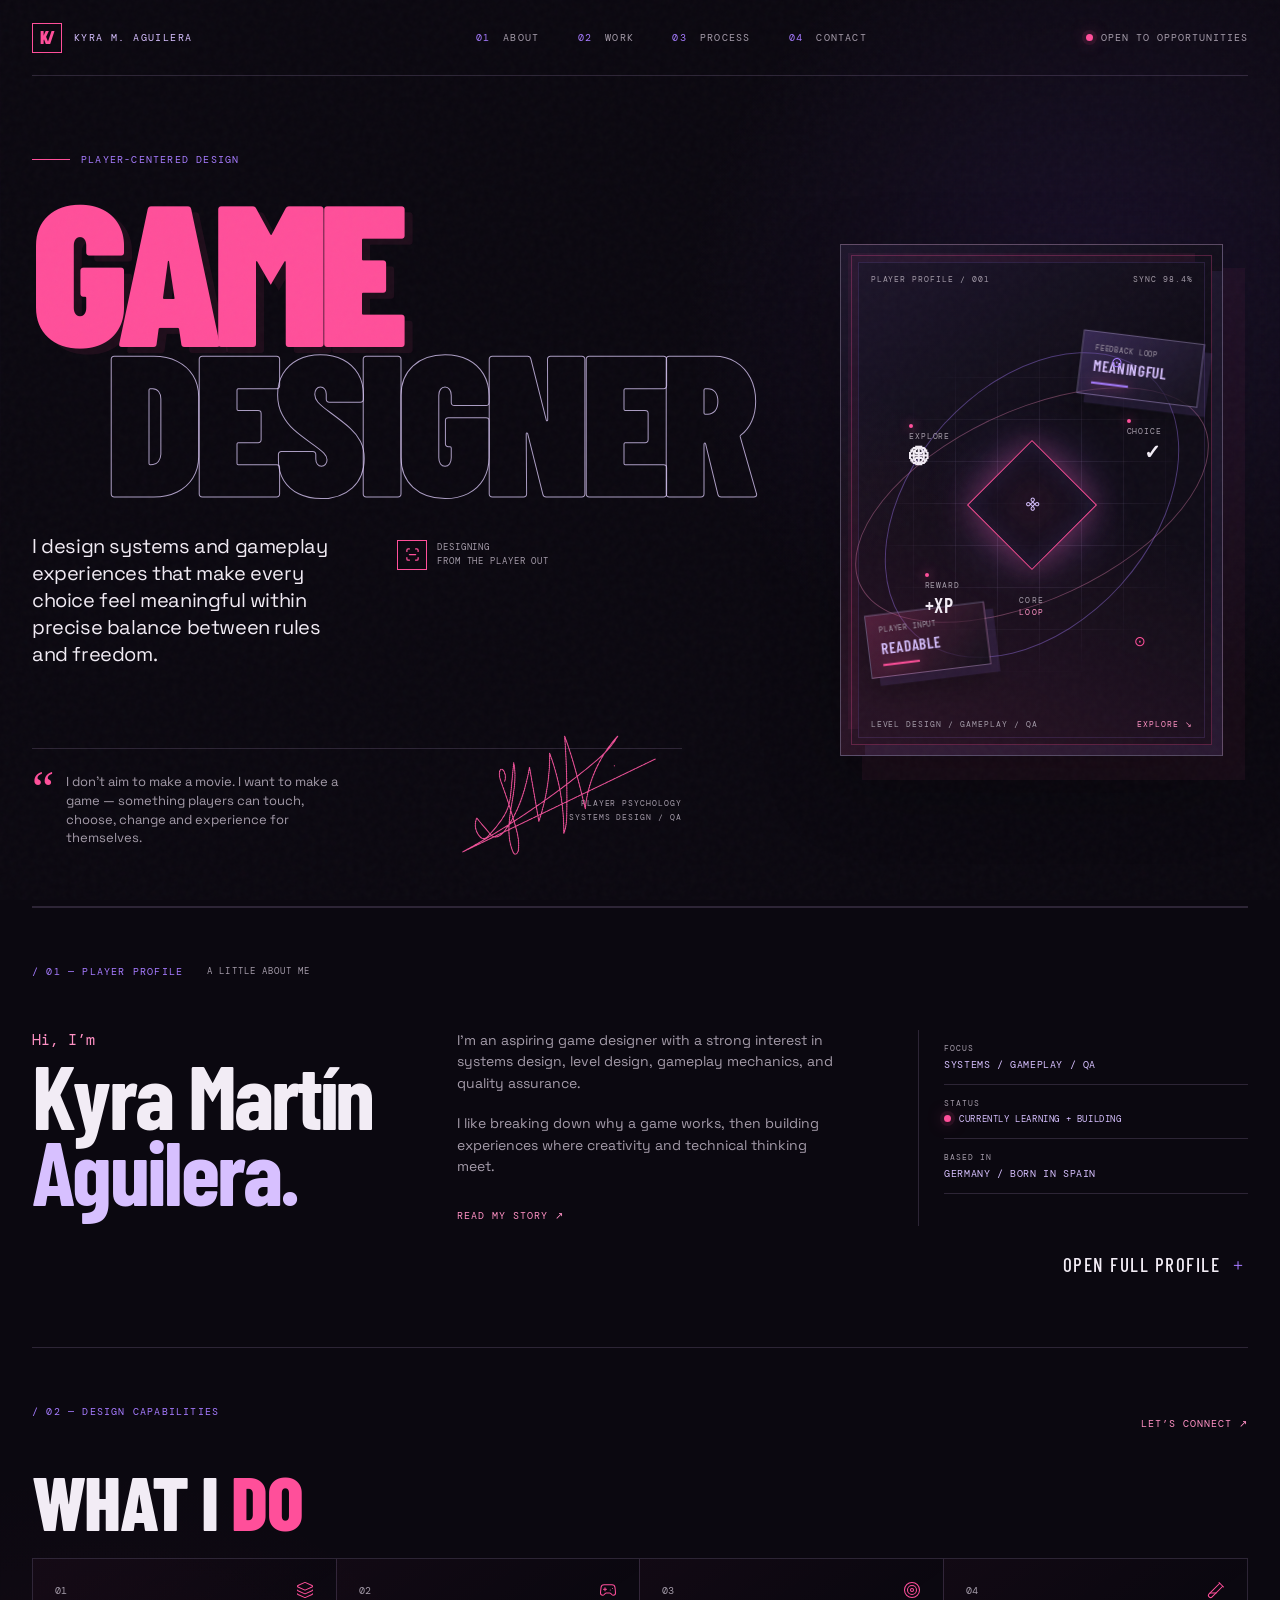
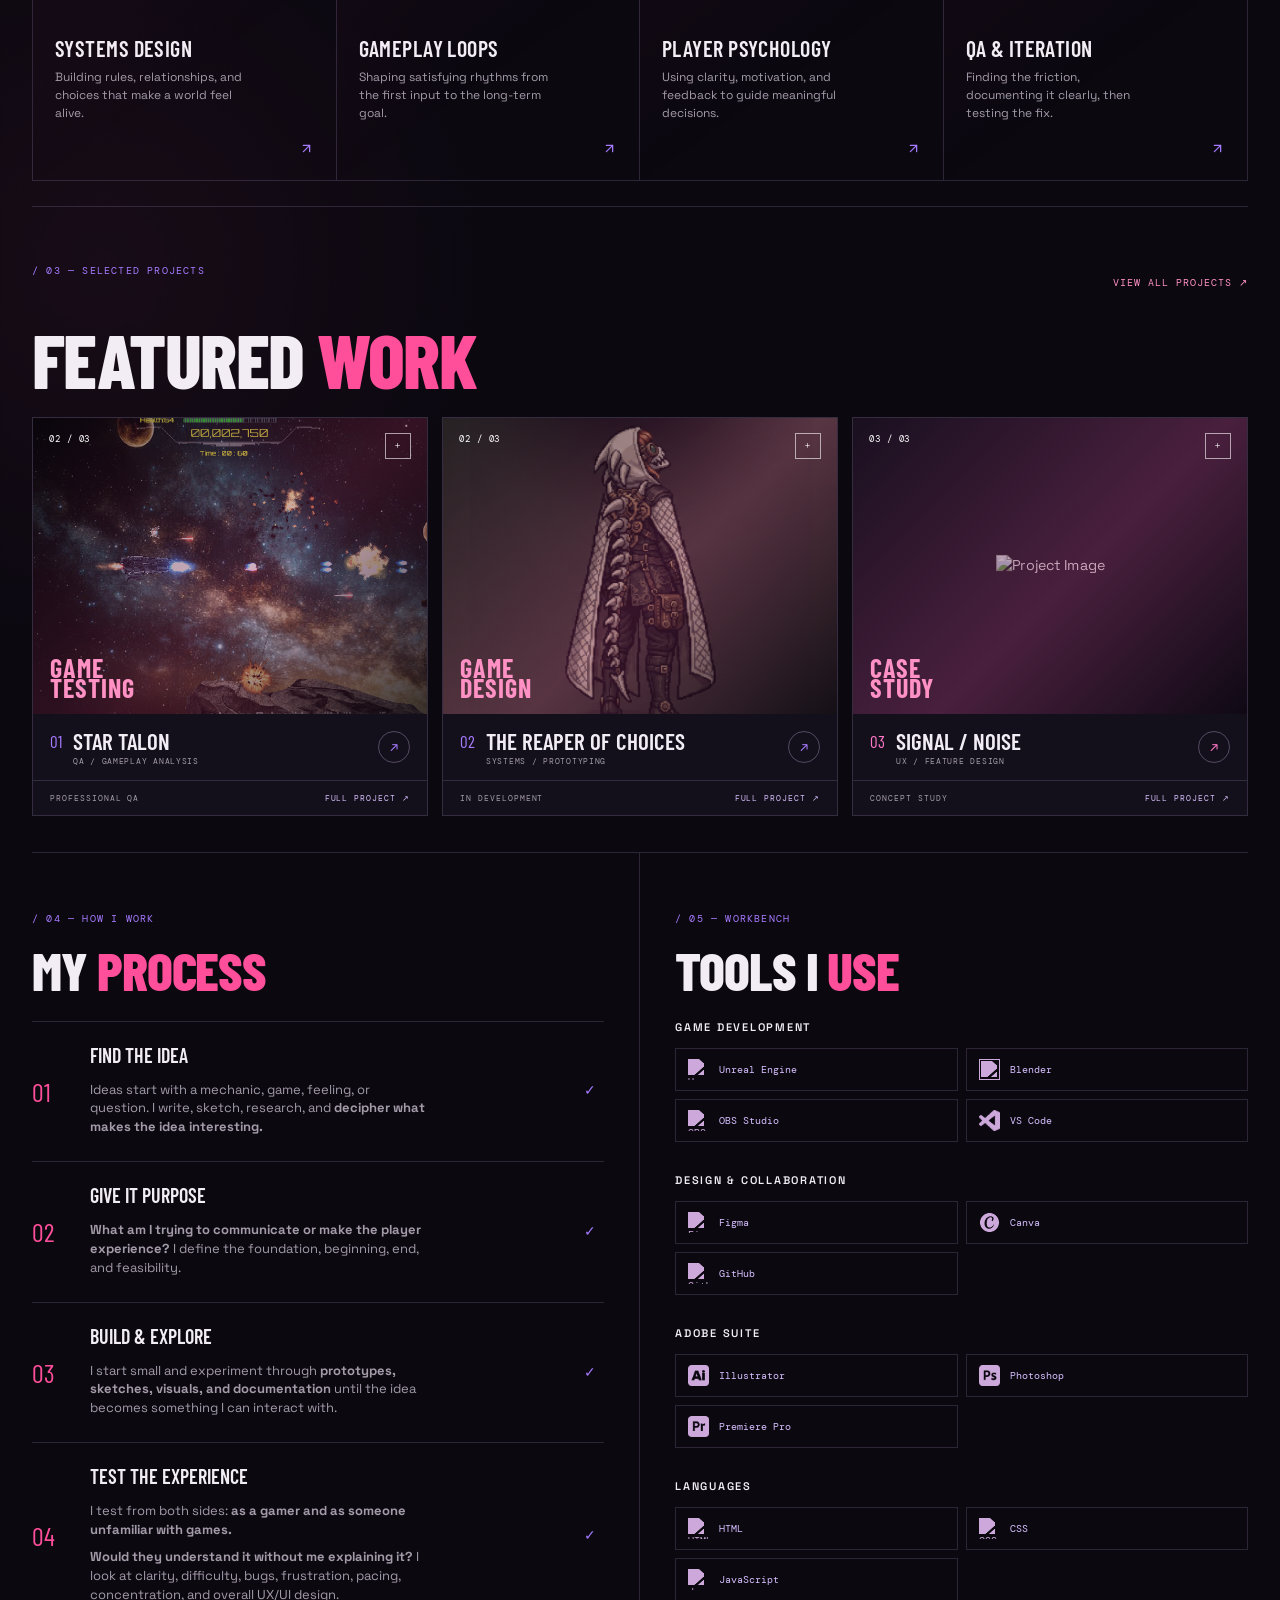
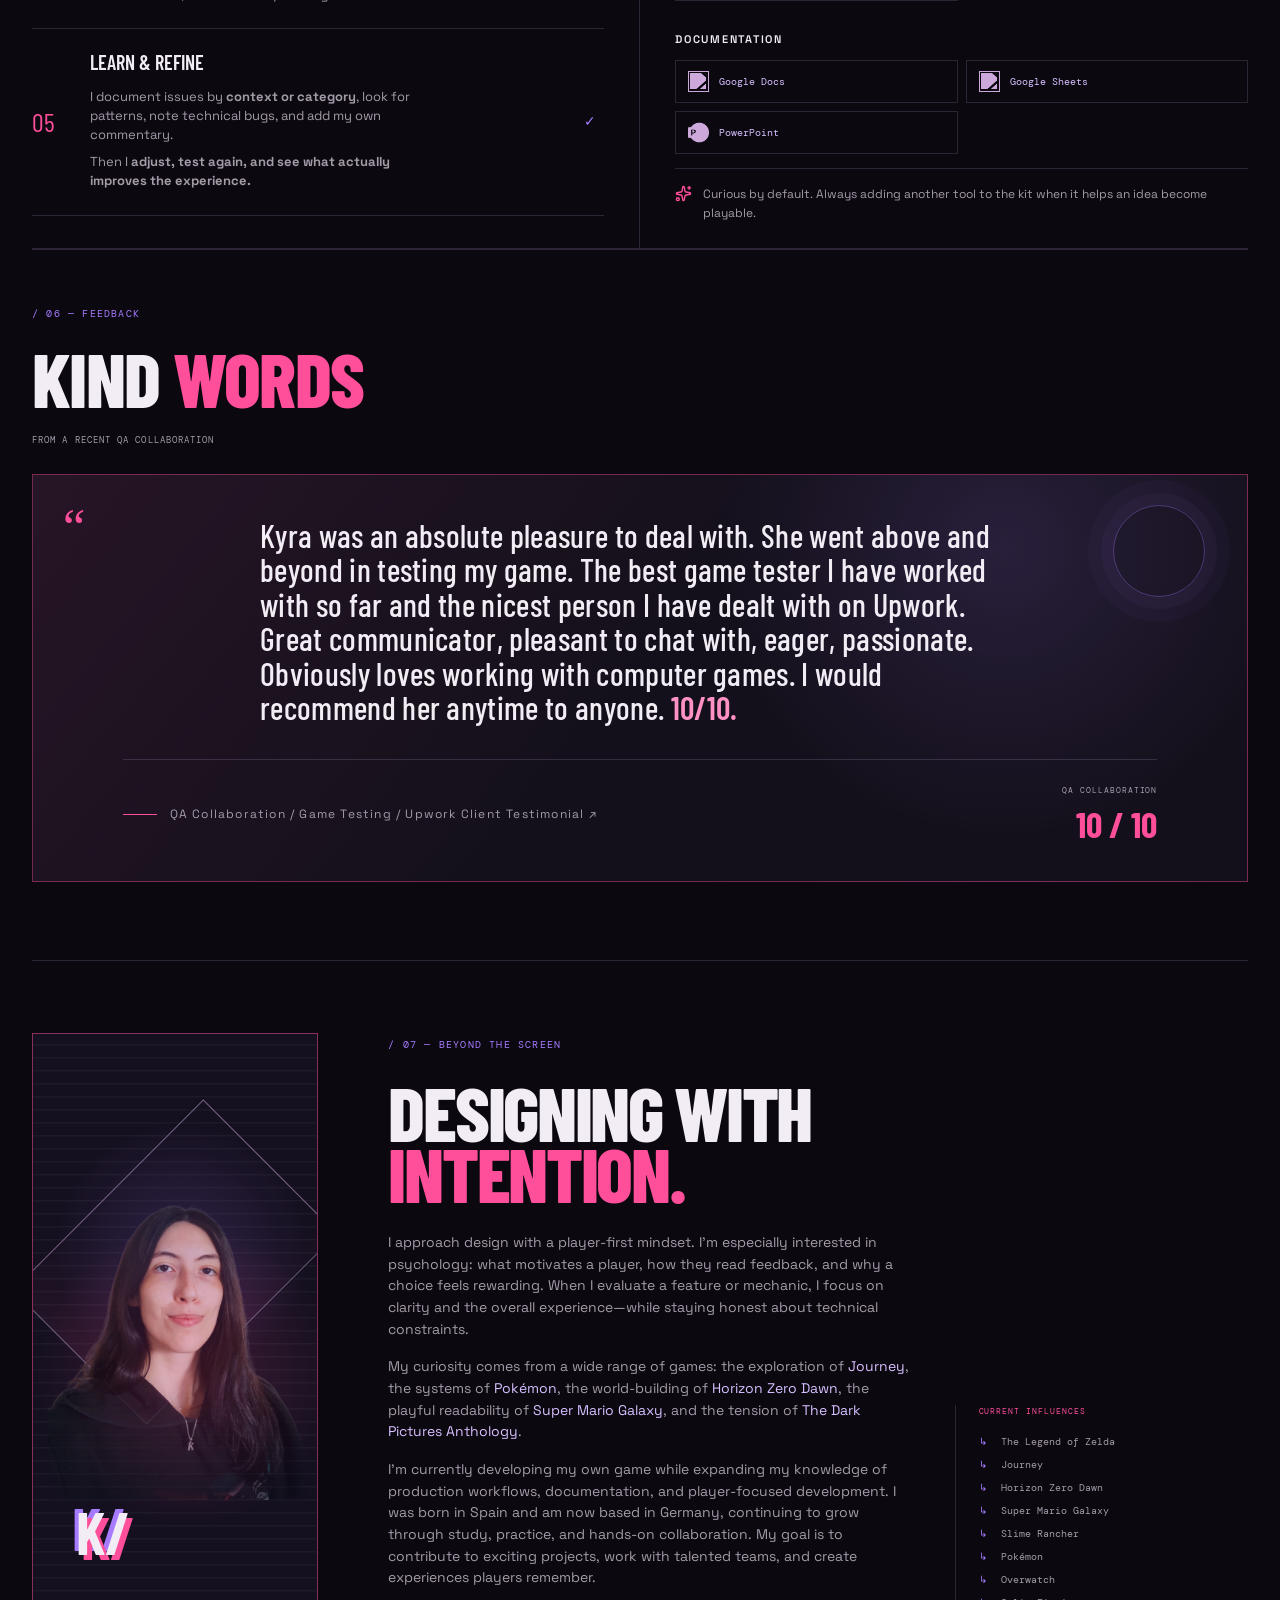
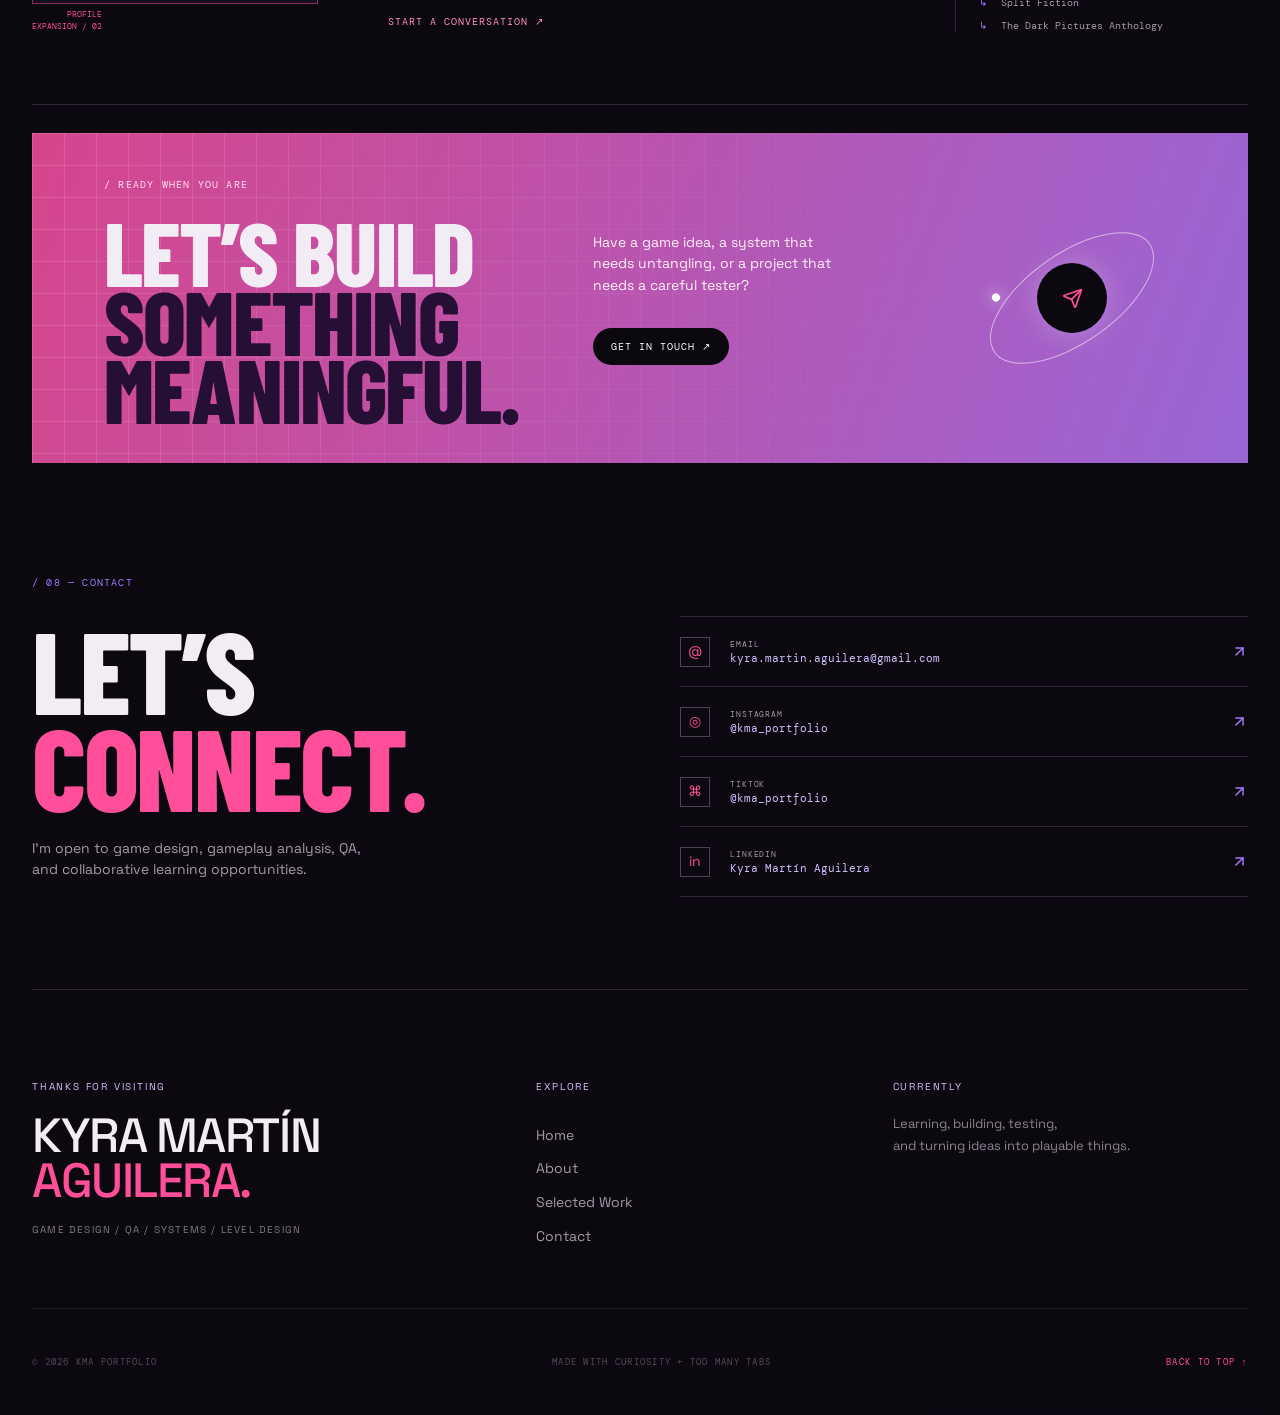
==== commit d94c6830: "Fixed: Profile Expansion & Patch Notes html + Patch-Card." ====
--- a/index.html
+++ b/index.html
@@ -124,7 +124,7 @@
       <!-- ME SECTION -->
 
       <section class="snapshot section-frame reveal" id="about">
-        <div class="section-heading compact-heading">
+        <div class="section-heading">
           <span class="section-kicker">/ 01 — PLAYER PROFILE</span>
           <span class="section-note">A LITTLE ABOUT ME</span>
         </div>
@@ -156,9 +156,74 @@
               <span class="tag-label">BASED IN</span>
               <span>GERMANY / BORN IN SPAIN</span>
             </div>
-            <details class="profile-expander"><summary>OPEN FULL PROFILE <span>＋</span></summary><div class="profile-expander-content"><div><span class="tag-label">STRENGTHS</span><p>Curious, observant, communicative, and patient with the details that shape a player’s experience.</p></div><div><span class="tag-label">CAREER DIRECTION</span><p>Growing toward systems design, gameplay design, level design, and quality assurance in collaborative game teams.</p></div><div><span class="tag-label">LEARNING PATH</span><p>Building an original game while studying production workflows, documentation, player psychology, and hands-on iteration.</p></div><div><span class="tag-label">ORIGIN + HOME</span><p>Born in Spain and now based in Germany, with a perspective shaped by moving, adapting, and staying curious.</p></div></div></details>
-          </div>
-        </div>
+            
+          </div>
+        </div>
+
+        <details class="profile-expander profile-expander-wide">
+          <summary>
+            OPEN FULL PROFILE
+            <span class="profile-expander-plus">＋</span>
+          </summary>
+
+          <div class="profile-expander-content">
+            <div class="profile-keypoint">
+              <div class="profile-keypoint-head">
+                <span class="profile-icon">✦</span>
+                <span class="tag-label">STRENGTHS</span>
+              </div>
+              <strong>CURIOUS / OBSERVANT / COMMUNICATIVE</strong>
+              <p>I enjoy asking why something works, noticing the small friction points, and communicating ideas clearly with a team.</p>
+            </div>
+
+            <div class="profile-keypoint">
+              <div class="profile-keypoint-head">
+                <span class="profile-icon">◎</span>
+                <span class="tag-label">PLAYER MINDSET</span>
+              </div>
+              <strong>PSYCHOLOGY + EMPATHY</strong>
+              <p>My interest in psychology helps me think about motivation, feedback, clarity, and the feelings behind a player’s choices.</p>
+            </div>
+
+            <div class="profile-keypoint">
+              <div class="profile-keypoint-head">
+                <span class="profile-icon">↗</span>
+                <span class="tag-label">ORIGIN + HOME</span>
+              </div>
+              <strong>SPAIN → GERMANY</strong>
+              <p>Born in Spain and now based in Germany, I bring an adaptable perspective shaped by moving, learning, and staying curious.</p>
+            </div>
+
+            <div class="profile-keypoint">
+              <div class="profile-keypoint-head">
+                <span class="profile-icon">⌁</span>
+                <span class="tag-label">CAREER DIRECTION</span>
+              </div>
+              <strong>SYSTEMS / GAMEPLAY / QA</strong>
+              <p>I’m building toward collaborative game teams where I can grow through testing, prototyping, documentation, and iteration.</p>
+            </div>
+
+            <div class="profile-story">
+              <div class="profile-story-heading">
+                
+                <div>
+                  
+                  <span class="tag-label">THE LONGER VERSION</span>
+                  <div style="display: flex; gap: 10px">
+                    <span class="brand-mark">K/</span>
+                    <strong>DESIGNING WITH CURIOSITY.</strong>
+                  </div>
+                  
+                </div>
+              </div>
+
+              <div class="profile-story-copy">
+                <p>I’m still at the beginning of my professional path, which is exactly what makes learning such a big part of my practice. I study games by taking them apart: their rules, their spaces, their feedback, and the tiny decisions that make a player want to continue.</p>
+                <p>I’m especially interested in how psychology and design meet in a playable system—how a mechanic can create curiosity, confidence, tension, or surprise. My goal is to turn that curiosity into useful work: thoughtful QA notes, clear design documentation, small prototypes, and eventually complete playable experiences of my own.</p>
+              </div>
+            </div>
+          </div>
+        </details>
       </section>
 
 
@@ -296,12 +361,12 @@
           <!-- PROJECT 02 -->
 
           <article class="project-card" style="--accent:#a67bff">
-            <button class="project-image" data-project="troc">
+            <a href="projects/the-reaper-of-choices.html" class="project-image">
               <img src="assets/troc.png" alt="The Reaper Of Choices">
               <span class="image-scrim"></span>
               <span class="project-image-ui"><span>02 / 03</span><span>＋</span></span>
               <span class="project-image-stamp">GAME<br>DESIGN</span>
-            </button>
+            </a>
             <div class="project-info">
               <div>
                 <span class="project-number">02</span>
@@ -584,7 +649,7 @@
           </div>
           <div class="collab-copy">
             <p>Have a game idea, a system that needs untangling, or a project that needs a careful tester?</p>
-            <a class="pill-button" href="mailto:kyra.placeholder@email.com">GET IN TOUCH ↗</a>
+            <a class="pill-button" href="mailto:kyra.martin.aguilera@gmail.com">GET IN TOUCH ↗</a>
           </div>
           <div class="collab-orbit">
             <div class="collab-orbit-ring"></div>
--- a/styles.css
+++ b/styles.css
@@ -618,7 +618,7 @@
 }
 
 .snapshot {
-  padding-bottom: 72px;
+  padding-bottom: 56px;
 }
 
 .snapshot-grid {
@@ -684,6 +684,124 @@
   align-items: center;
   gap: 8px;
   font-size: 9px;
+}
+
+/* EXPANDED PROFILE REDESIGN — paste at the absolute bottom of styles.css */
+.profile-expander-wide .profile-expander-content {
+  grid-template-columns: repeat(4, minmax(0, 1fr));
+  gap: 0;
+  padding: 0;
+}
+
+.profile-expander-wide .profile-keypoint {
+  position: relative;
+  min-height: 178px;
+  padding: 20px 18px 23px;
+  border-top: 1px solid var(--line);
+  border-right: 1px solid var(--line);
+  background: linear-gradient(145deg, rgba(21, 61, 121, 0.055), transparent 68%);
+  overflow: hidden;
+  
+}
+
+.profile-expander-wide .profile-keypoint::after {
+  content: '';
+  position: absolute;
+  right: -24px;
+  bottom: -35px;
+  width: 100px;
+  height: 100px;
+  border: 1px solid rgba(166, 123, 255, .2);
+  border-radius: 50%;
+  pointer-events: none;
+}
+
+
+
+.profile-keypoint-head {
+  display: flex;
+  align-items: center;
+  gap: 10px;
+  min-height: 27px;
+}
+
+.profile-icon {
+  display: inline-grid;
+  place-items: center;
+  flex: 0 0 27px;
+  width: 27px;
+  height: 27px;
+  border: 1px solid var(--pink);
+  color: var(--pink-soft);
+  font: 14px/1 var(--mono);
+  box-shadow: 0 0 16px rgba(255, 79, 154, .12);
+}
+
+.profile-keypoint-head .tag-label {
+  margin: 0;
+}
+
+.profile-expander-wide .profile-keypoint strong {
+  display: block;
+  max-width: 100%;
+  margin: 18px 0 10px;
+  color: var(--lavender);
+  font: 600 19px/.92 var(--display);
+  letter-spacing: .02em;
+}
+
+.profile-expander-wide .profile-keypoint p {
+  max-width: 245px;
+  margin: 0;
+  color: var(--muted);
+  font-size: 14px;
+  line-height: 1.5;
+}
+
+.profile-expander-wide .profile-story {
+  grid-column: 1 / -1;
+  display: grid;
+  grid-template-columns: .6fr 1.4fr;
+  gap: 40px;
+  padding: 28px 18px 31px;
+  border-top: 1px solid var(--line);
+  background: linear-gradient(105deg, rgba(166, 123, 255, .08), rgba(255, 79, 154, .025));
+}
+
+.profile-story-heading {
+  display: flex;
+  align-items: flex-start;
+  gap: 14px;
+}
+
+.profile-icon-large {
+  width: 42px;
+  height: 42px;
+  flex-basis: 42px;
+  font-size: 17px;
+  color: var(--lavender);
+  border-color: var(--purple);
+}
+
+.profile-story-heading .tag-label {
+  display: block;
+  margin: 2px 0 11px;
+}
+
+.profile-story-heading strong {
+  display: block;
+  color: var(--text);
+  font: 700 31px/.88 var(--display);
+  letter-spacing: .01em;
+}
+
+.profile-story-copy {
+  max-width: 800px;
+}
+
+
+.profile-story-copy p + p {
+  margin-top: 13px;
 }
 
 .areas {
@@ -1203,16 +1321,12 @@
   height: 90%;
   object-fit: contain;
   z-index: 1;
-  -webkit-mask-image: linear-gradient(
-    to bottom,
-    black 55%,
-    transparent 100%
-  );
-  mask-image: linear-gradient(
-    to bottom,
-    black 55%,
-    transparent 100%
-  );
+  -webkit-mask-image: linear-gradient(to bottom,
+      black 55%,
+      transparent 100%);
+  mask-image: linear-gradient(to bottom,
+      black 55%,
+      transparent 100%);
 }
 
 /* Glow circles */
@@ -1222,16 +1336,12 @@
   z-index: 2;
   pointer-events: none;
   background:
-    radial-gradient(
-      circle at 52% 38%,
+    radial-gradient(circle at 52% 38%,
       rgba(167, 123, 255, 0.178),
-      transparent 33%
-    ),
-    radial-gradient(
-      circle at 54% 60%,
+      transparent 33%),
+    radial-gradient(circle at 54% 60%,
       rgba(255, 79, 155, 0.2),
-      transparent 40%
-    );
+      transparent 40%);
 }
 
 /* Diamond */
@@ -1244,11 +1354,9 @@
   top: 40%;
   transform: translate(-50%, -50%) rotate(45deg);
   border: 1px solid rgba(230, 210, 255, .4);
-  background: linear-gradient(
-    135deg,
-    transparent 40%,
-    rgba(255, 79, 154, .12)
-  );
+  background: linear-gradient(135deg,
+      transparent 40%,
+      rgba(255, 79, 154, .12));
   z-index: 1;
 }
 
@@ -1656,7 +1764,30 @@
   transition-delay: .12s;
 }
 
+
 @media (max-width: 900px) {
+
+  .profile-expander-wide .profile-expander-content {
+    grid-template-columns: repeat(2, minmax(0, 1fr));
+  }
+
+  .profile-expander-wide .profile-keypoint:nth-child(2) {
+    border-right: 0;
+  }
+
+  .profile-expander-wide .profile-keypoint:nth-child(3),
+  .profile-expander-wide .profile-keypoint:nth-child(4) {
+    border-top: 1px solid var(--line);
+  }
+
+  .profile-expander-wide .profile-keypoint:nth-child(3) {
+    border-right: 1px solid var(--line);
+  }
+
+  .profile-expander-wide .profile-story {
+    grid-template-columns: 1fr;
+    gap: 18px;
+  }
 
   .topbar,
   .section-frame {
@@ -1792,6 +1923,28 @@
 
 @media (max-width: 560px) {
 
+  .profile-expander-wide .profile-expander-content {
+    grid-template-columns: 1fr;
+  }
+
+  .profile-expander-wide .profile-keypoint,
+  .profile-expander-wide .profile-keypoint:nth-child(2),
+  .profile-expander-wide .profile-keypoint:nth-child(3) {
+    border-right: 0;
+  }
+
+  .profile-expander-wide .profile-keypoint strong {
+    max-width: none;
+  }
+
+  .profile-expander-wide .profile-story {
+    padding: 22px 14px 25px;
+  }
+
+  .profile-story-heading strong {
+    font-size: 27px;
+  }
+
   .topbar,
   .section-frame {
     width: calc(100% - 28px);
@@ -2066,90 +2219,91 @@
     margin-top: 42px;
   }
 
-  .case-resources { 
-    padding: 0; 
-  }
-
-  .case-resources .section-heading { 
-    margin-bottom: 28px; 
-  }
-
-  .case-resources .section-heading h2 { 
-    margin: 14px 0 0; 
-    font: 800 clamp(46px, 6vw, 78px)/.82 var(--display); 
-  }
-
-  .case-resources .section-heading h2 span { 
-    color: var(--pink); 
-  }
-
-  .resource-grid { 
-    display: grid; 
-    grid-template-columns: 1.15fr .85fr; 
-    gap: 14px; 
-  }
-
-  .resource-image { 
-    margin: 0; 
-    border: 1px solid var(--line); 
-    background: var(--panel); 
-    overflow: hidden; 
-  }
-
-  .resource-image img { 
-    display: block; 
-    width: 100%; 
-    aspect-ratio: 1.55; 
-    object-fit: cover; 
-    filter: saturate(.72) contrast(1.05); 
-    opacity: .85; 
-  }
-
-  .resource-image figcaption { 
-    padding: 12px 14px; 
-    color: var(--muted); 
-    font: 8px var(--mono); 
-    letter-spacing: .1em; 
-  }
-
-  .resource-links { 
+  .case-resources {
+    padding: 0;
+  }
+
+  .case-resources .section-heading {
+    margin-bottom: 28px;
+  }
+
+  .case-resources .section-heading h2 {
+    margin: 14px 0 0;
+    font: 800 clamp(46px, 6vw, 78px)/.82 var(--display);
+  }
+
+  .case-resources .section-heading h2 span {
+    color: var(--pink);
+  }
+
+  .resource-grid {
     display: grid;
-     gap: 10px; 
-  }
-
-  .resource-link { 
-    display: flex; 
-    flex-direction: column; 
-    justify-content: center; 
-    min-height: 92px; 
-    padding: 16px 18px; 
-    border: 1px solid var(--line); 
-    background: linear-gradient(135deg, rgba(166,123,255,.08), rgba(255,79,154,.025)); 
-    color: inherit; 
-    transition: transform .2s var(--ease), border-color .2s ease, background .2s ease; 
-  }
-
-  .resource-link:hover { 
-    transform: translateX(5px); 
-    border-color: var(--pink); background: rgba(255,79,154,.08); 
-  }
-
-  .resource-link span { 
-    color: var(--pink); 
-    font: 8px var(--mono); 
-    letter-spacing: .11em; 
-  }
-
-  .resource-link strong { 
-    margin: 8px 0 5px; 
-    color: var(--lavender); 
-    font: 600 22px/.9 var(--display); 
-  }
-
-  .resource-link small { 
-    color: var(--muted); 
-    font-size: 10px; 
-    line-height: 1.35; 
+    grid-template-columns: 1.15fr .85fr;
+    gap: 14px;
+  }
+
+  .resource-image {
+    margin: 0;
+    border: 1px solid var(--line);
+    background: var(--panel);
+    overflow: hidden;
+  }
+
+  .resource-image img {
+    display: block;
+    width: 100%;
+    aspect-ratio: 1.55;
+    object-fit: cover;
+    filter: saturate(.72) contrast(1.05);
+    opacity: .85;
+  }
+
+  .resource-image figcaption {
+    padding: 12px 14px;
+    color: var(--muted);
+    font: 8px var(--mono);
+    letter-spacing: .1em;
+  }
+
+  .resource-links {
+    display: grid;
+    gap: 10px;
+  }
+
+  .resource-link {
+    display: flex;
+    flex-direction: column;
+    justify-content: center;
+    min-height: 92px;
+    padding: 16px 18px;
+    border: 1px solid var(--line);
+    background: linear-gradient(135deg, rgba(166, 123, 255, .08), rgba(255, 79, 154, .025));
+    color: inherit;
+    transition: transform .2s var(--ease), border-color .2s ease, background .2s ease;
+  }
+
+  .resource-link:hover {
+    transform: translateX(5px);
+    border-color: var(--pink);
+    background: rgba(255, 79, 154, .08);
+  }
+
+  .resource-link span {
+    color: var(--pink);
+    font: 8px var(--mono);
+    letter-spacing: .11em;
+  }
+
+  .resource-link strong {
+    margin: 8px 0 5px;
+    color: var(--lavender);
+    font: 600 22px/.9 var(--display);
+  }
+
+  .resource-link small {
+    color: var(--muted);
+    font-size: 10px;
+    line-height: 1.35;
   }
 
   .footer-top,
@@ -2540,17 +2694,20 @@
 
 .profile-expander {
   margin-top: 12px;
-  border-top: 1px solid var(--line);
+  
 }
 
 .profile-expander summary {
   display: flex;
   align-items: center;
-  justify-content: space-between;
+  gap: 10px;
+  justify-content: end;
   padding: 12px 0;
   cursor: pointer;
-  color: var(--pink-soft);
-  font: 9px var(--mono);
+  color: var(--white);
+  font-size: 19px;
+  font-weight: 500;
+  font-family: 'Barlow Condensed';
   letter-spacing: .08em;
   list-style: none;
 }
@@ -2565,7 +2722,7 @@
   transition: transform .2s var(--ease);
 }
 
-.profile-expander[open] summary span {
+.profile-expander[open] summary .profile-expander-plus {
   transform: rotate(45deg);
 }
 
@@ -2585,7 +2742,7 @@
 .profile-expander-content p {
   margin: 7px 0 0;
   color: var(--muted);
-  font-size: 11px;
+  font-size: 14px;
   line-height: 1.45;
 }
 
@@ -2798,6 +2955,357 @@
   line-height: 1.5;
 }
 
+/* =========================================
+   REAPER OF CHOICES / PATCH NOTES
+   ========================================= */
+
+.patch-section {
+  padding-bottom: 72px;
+  border-top: 1px solid var(--line);
+}
+
+.patch-card {
+  position: relative;
+  border: 1px solid var(--line);
+  background: rgba(21, 16, 32, .72);
+  overflow: hidden;
+}
+
+.patch-card-top,
+.patch-card-bottom {
+  display: flex;
+  justify-content: space-between;
+  align-items: center;
+  padding: 13px 17px;
+  border-bottom: 1px solid var(--line);
+  font-family: "DM Mono", monospace;
+  font-size: .68rem;
+  letter-spacing: .08em;
+}
+
+.patch-card-bottom {
+  border-top: 1px solid var(--line);
+  border-bottom: 0;
+  opacity: .65;
+}
+
+.patch-version {
+  color: var(--accent, #a67bff);
+}
+
+.patch-status {
+  display: flex;
+  align-items: center;
+  gap: 8px;
+}
+
+.patch-card-main {
+  display: grid;
+  grid-template-columns: 200px 1fr;
+  min-height: 300px;
+}
+
+.patch-number {
+  display: flex;
+  align-items: flex-start;
+  justify-content: center;
+  padding-top: 35px;
+  border-right: 1px solid var(--line);
+  font-family: "Barlow Condensed", sans-serif;
+  font-size: 5rem;
+  font-weight: 800;
+  line-height: .8;
+  opacity: .12;
+}
+
+.patch-content {
+  padding: 38px 42px;
+}
+
+.patch-kicker {
+  font-family: "DM Mono", monospace;
+  font-size: .68rem;
+  letter-spacing: .1em;
+  opacity: .65;
+}
+
+.patch-content h3 {
+  margin: 12px 0 18px;
+  font-family: "Barlow Condensed", sans-serif;
+  font-size: clamp(2.5rem, 5vw, 4.5rem);
+  line-height: .88;
+  text-transform: uppercase;
+}
+
+.patch-content h3 span,
+.patch-hero h1 em,
+.patch-entry-title h3 span,
+.patch-return h2 span {
+  color: var(--lavender);
+}
+
+.patch-content p {
+  max-width: 650px;
+  line-height: 1.7;
+  opacity: .75;
+}
+
+.patch-changes {
+  display: flex;
+  flex-wrap: wrap;
+  gap: 8px;
+  margin: 25px 0;
+}
+
+.patch-changes span {
+  padding: 7px 10px;
+  border: 1px solid var(--line);
+  font-family: "DM Mono", monospace;
+  font-size: .62rem;
+  letter-spacing: .05em;
+}
+
+
+/* PATCH PAGE HERO */
+
+.patch-hero {
+  display: grid;
+  grid-template-columns: 1.4fr .8fr;
+  gap: 70px;
+  padding: 90px 0;
+  border-bottom: 1px solid var(--line);
+}
+
+.patch-hero h1 {
+  margin: 18px 0 25px;
+  font-family: "Barlow Condensed", sans-serif;
+  font-size: clamp(5rem, 12vw, 10rem);
+  font-weight: 800;
+  line-height: .78;
+  letter-spacing: -.03em;
+}
+
+.patch-hero-copy>p {
+  max-width: 600px;
+  line-height: 1.7;
+  opacity: .7;
+}
+
+.patch-hero-meta {
+  align-self: end;
+  border-left: 1px solid var(--line);
+}
+
+.patch-hero-meta div {
+  display: flex;
+  flex-direction: column;
+  gap: 7px;
+  padding: 18px 20px;
+  border-bottom: 1px solid var(--line);
+}
+
+.patch-hero-meta span {
+  font-family: "DM Mono", monospace;
+  font-size: .62rem;
+  letter-spacing: .08em;
+  opacity: .55;
+}
+
+.patch-hero-meta strong {
+  display: flex;
+  align-items: center;
+  gap: 8px;
+  font-size: .78rem;
+  letter-spacing: .04em;
+}
+
+
+/* PATCH LOG */
+
+.patch-log {
+  padding-bottom: 80px;
+}
+
+.patch-entry {
+  border: 1px solid var(--line);
+  margin-bottom: 25px;
+  background: rgba(21, 16, 32, .45);
+}
+
+.patch-entry-header {
+  display: flex;
+  justify-content: space-between;
+  align-items: center;
+  padding: 15px 20px;
+  border-bottom: 1px solid var(--line);
+  font-family: "DM Mono", monospace;
+  font-size: .68rem;
+}
+
+.patch-entry-version {
+  display: flex;
+  align-items: center;
+  gap: 14px;
+}
+
+.patch-entry-version span {
+  opacity: .35;
+}
+
+.patch-entry-version strong {
+  color: #a67bff;
+}
+
+.patch-entry-date {
+  opacity: .5;
+}
+
+.patch-entry-body {
+  display: grid;
+  grid-template-columns: .8fr 1.2fr;
+  gap: 50px;
+  padding: 45px;
+}
+
+.patch-entry-title>span {
+  font-family: "DM Mono", monospace;
+  font-size: .65rem;
+  letter-spacing: .1em;
+  opacity: .55;
+}
+
+.patch-entry-title h3 {
+  margin-top: 15px;
+  font-family: "Barlow Condensed", sans-serif;
+  line-height: .82;
+  text-transform: uppercase;
+}
+
+.patch-entry-copy p {
+  max-width: 680px;
+  margin-bottom: 20px;
+  line-height: 1.75;
+  opacity: .72;
+}
+
+.patch-list {
+  margin-top: 30px;
+  border-top: 1px solid var(--line);
+}
+
+.patch-list div {
+  display: flex;
+  gap: 15px;
+  align-items: center;
+  padding: 13px 0;
+  border-bottom: 1px solid var(--line);
+}
+
+.patch-list span {
+  font-family: "DM Mono", monospace;
+  color: #a67bff;
+}
+
+.patch-list p {
+  margin: 0;
+  opacity: .8;
+  font-size: .9rem;
+}
+
+.patch-entry-footer {
+  display: flex;
+  justify-content: space-between;
+  padding: 12px 20px;
+  border-top: 1px solid var(--line);
+  font-family: "DM Mono", monospace;
+  font-size: .6rem;
+  letter-spacing: .07em;
+  opacity: .5;
+}
+
+
+/* RETURN */
+
+.patch-return {
+  padding: 100px 0;
+  border-top: 1px solid var(--line);
+}
+
+.patch-return h2 {
+  margin: 18px 0 30px;
+  font-family: "Barlow Condensed", sans-serif;
+  font-size: clamp(4rem, 9vw, 8rem);
+  line-height: .8;
+  text-transform: uppercase;
+}
+
+
+/* MOBILE */
+
+@media (max-width: 800px) {
+
+  .patch-hero {
+    grid-template-columns: 1fr;
+    gap: 45px;
+  }
+
+  .patch-hero-meta {
+    border-left: 0;
+    border-top: 1px solid var(--line);
+  }
+
+  .patch-card-main {
+    grid-template-columns: 60px 1fr;
+  }
+
+  .patch-content {
+    padding: 30px 25px;
+  }
+
+  .patch-entry-body {
+    grid-template-columns: 1fr;
+    gap: 20px;
+    padding: 30px 25px;
+  }
+  
+  .patch-number {
+    display: none;
+  }
+
+   .patch-card-main {
+    grid-template-columns: 1fr;
+  }
+
+}
+
+@media (max-width: 560px) {
+
+  .patch-hero {
+    padding: 60px 0;
+  }
+
+  .patch-hero h1 {
+    font-size: 5rem;
+  }
+
+  .patch-card-top,
+  .patch-card-bottom,
+  .patch-entry-header,
+  .patch-entry-footer {
+    gap: 15px;
+    flex-wrap: wrap;
+  }
+
+  .patch-content {
+    padding: 28px 20px;
+  }
+
+  .patch-entry-title h3 {
+    font-size: 3.5rem;
+  }
+
+}
+
 @media (min-width: 561px) and (max-width: 800px) {
   .deep-about {
     grid-template-columns: 1fr;
@@ -2815,8 +3323,8 @@
     gap: 32px;
   }
 
-  .resource-grid { 
-    grid-template-columns: 1fr; 
+  .resource-grid {
+    grid-template-columns: 1fr;
   }
 }
 
@@ -2858,12 +3366,12 @@
     padding: 54px 0;
   }
 
-  .case-resources { 
-    padding-top: 52px; 
-  } 
-    
-  .resource-link strong { 
-    font-size: 20px; 
+  .case-resources {
+    padding-top: 52px;
+  }
+
+  .resource-link strong {
+    font-size: 20px;
   }
 }
 
@@ -2900,6 +3408,14 @@
     grid-template-columns: 1fr;
     gap: 40px;
     padding: 55px 0;
+    justify-items: center;
+    text-align: center;
+    
+  }
+
+  .footer-nav {
+    text-align: center;
+    align-items: center;
   }
 
   .footer-bottom {
@@ -2912,6 +3428,7 @@
 .case-page .case-resources {
   width: 100%;
   margin-top: 72px;
+  margin-bottom: 72px;
   padding: 0;
   border-top: 1px solid var(--line);
 }
@@ -2955,7 +3472,7 @@
   min-height: 230px;
   aspect-ratio: 1.55;
   object-fit: cover;
-  background: linear-gradient(135deg, rgba(166,123,255,.13), rgba(255,79,154,.05));
+  background: linear-gradient(135deg, rgba(166, 123, 255, .13), rgba(255, 79, 154, .05));
   filter: saturate(.72) contrast(1.05);
   opacity: .85;
 }
@@ -2982,7 +3499,7 @@
   min-height: 92px;
   padding: 16px 18px;
   border: 1px solid var(--line);
-  background: linear-gradient(135deg, rgba(166,123,255,.08), rgba(255,79,154,.025));
+  background: linear-gradient(135deg, rgba(166, 123, 255, .08), rgba(255, 79, 154, .025));
   color: inherit;
   text-decoration: none;
   transition: transform .2s var(--ease), border-color .2s ease, background .2s ease;
@@ -2991,7 +3508,7 @@
 .case-page .resource-link:hover {
   transform: translateX(5px);
   border-color: var(--pink);
-  background: rgba(255,79,154,.08);
+  background: rgba(255, 79, 154, .08);
 }
 
 .case-page .resource-link span {
@@ -3027,4 +3544,4 @@
   .case-page .resource-link strong {
     font-size: 20px;
   }
-}
+}
